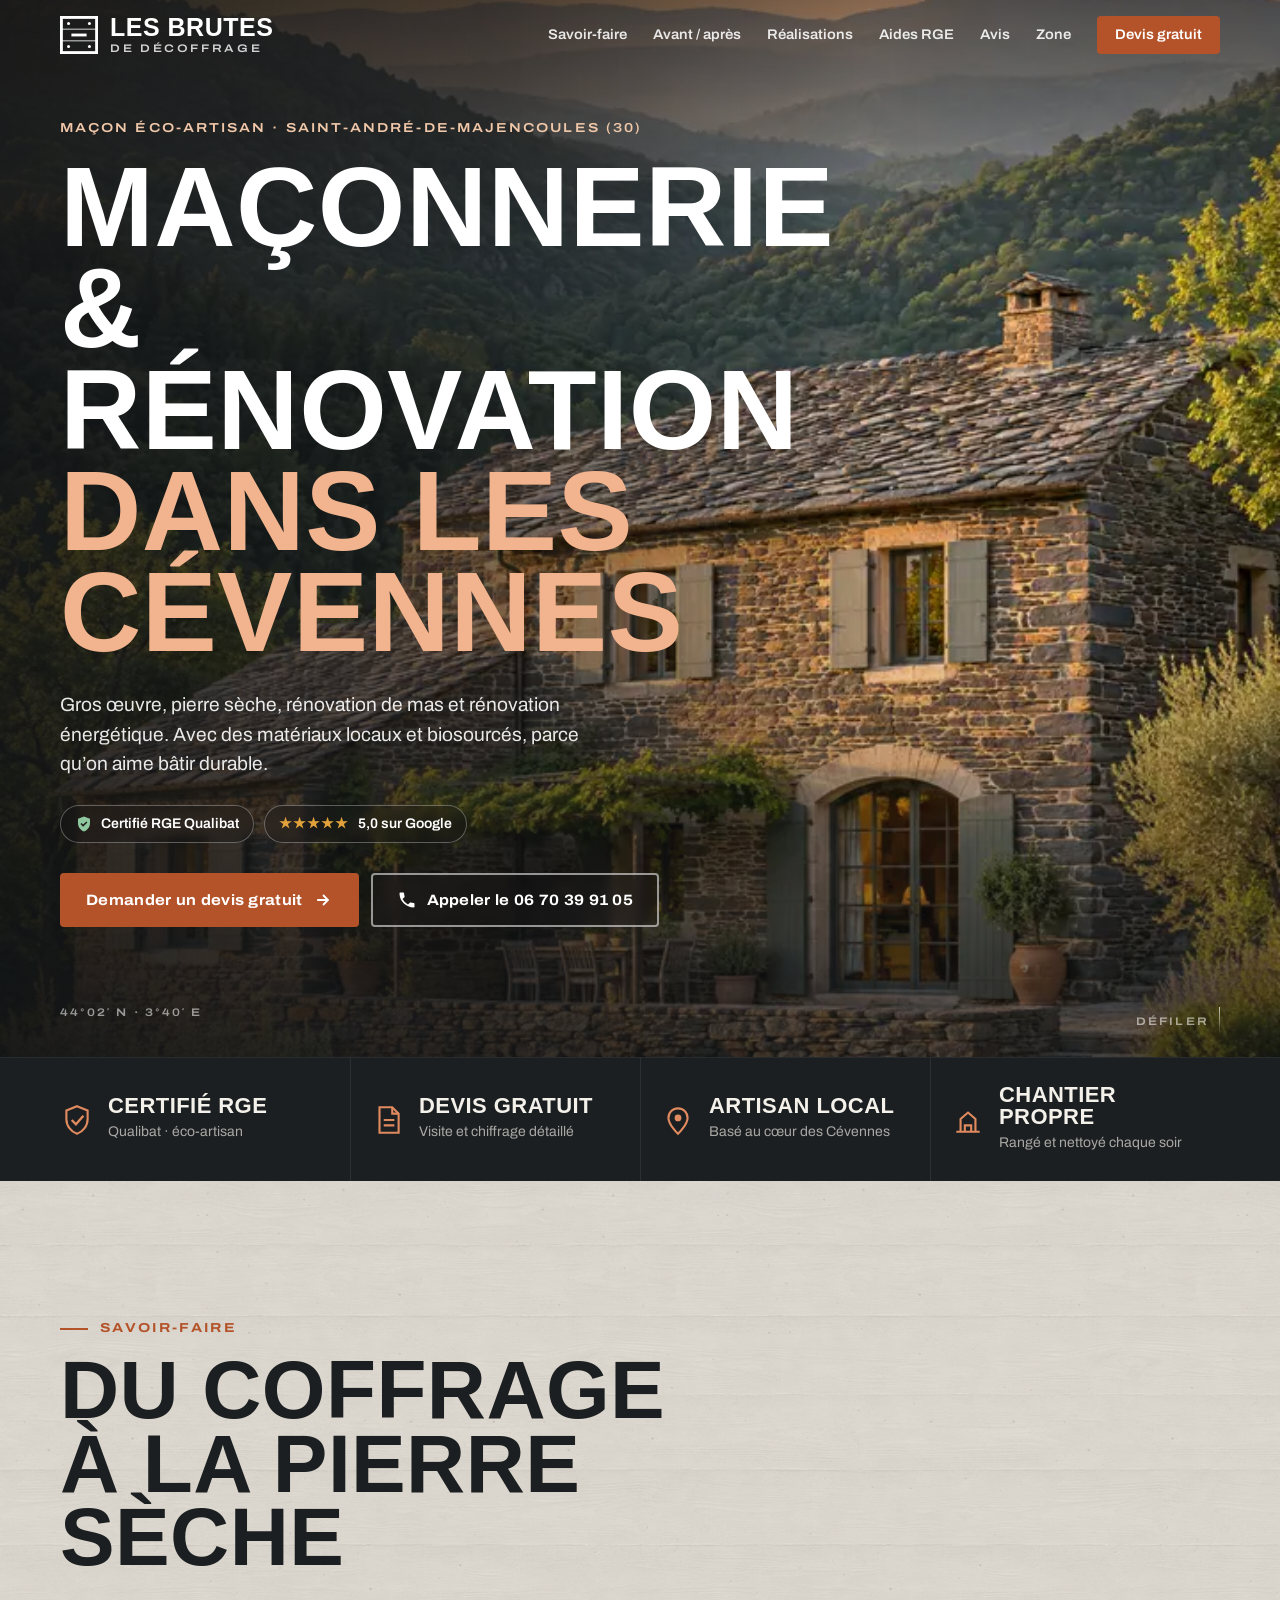
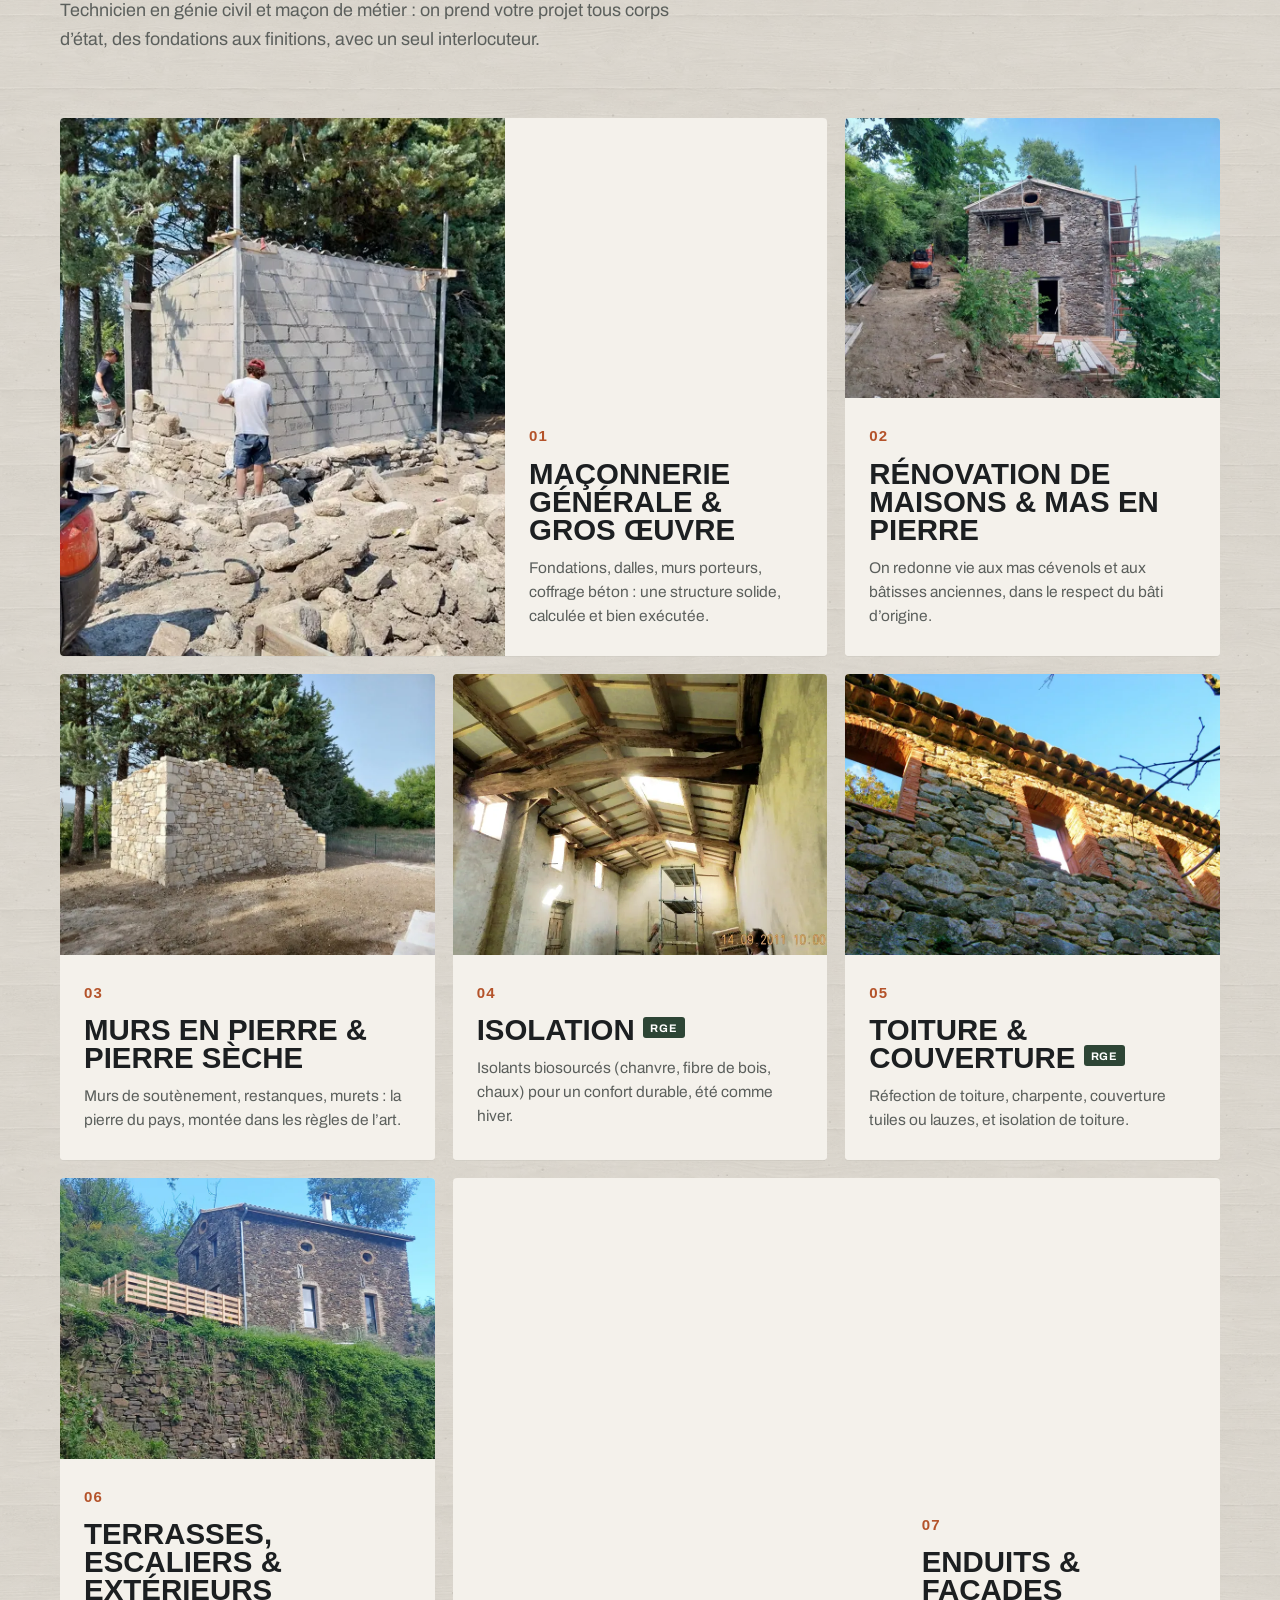
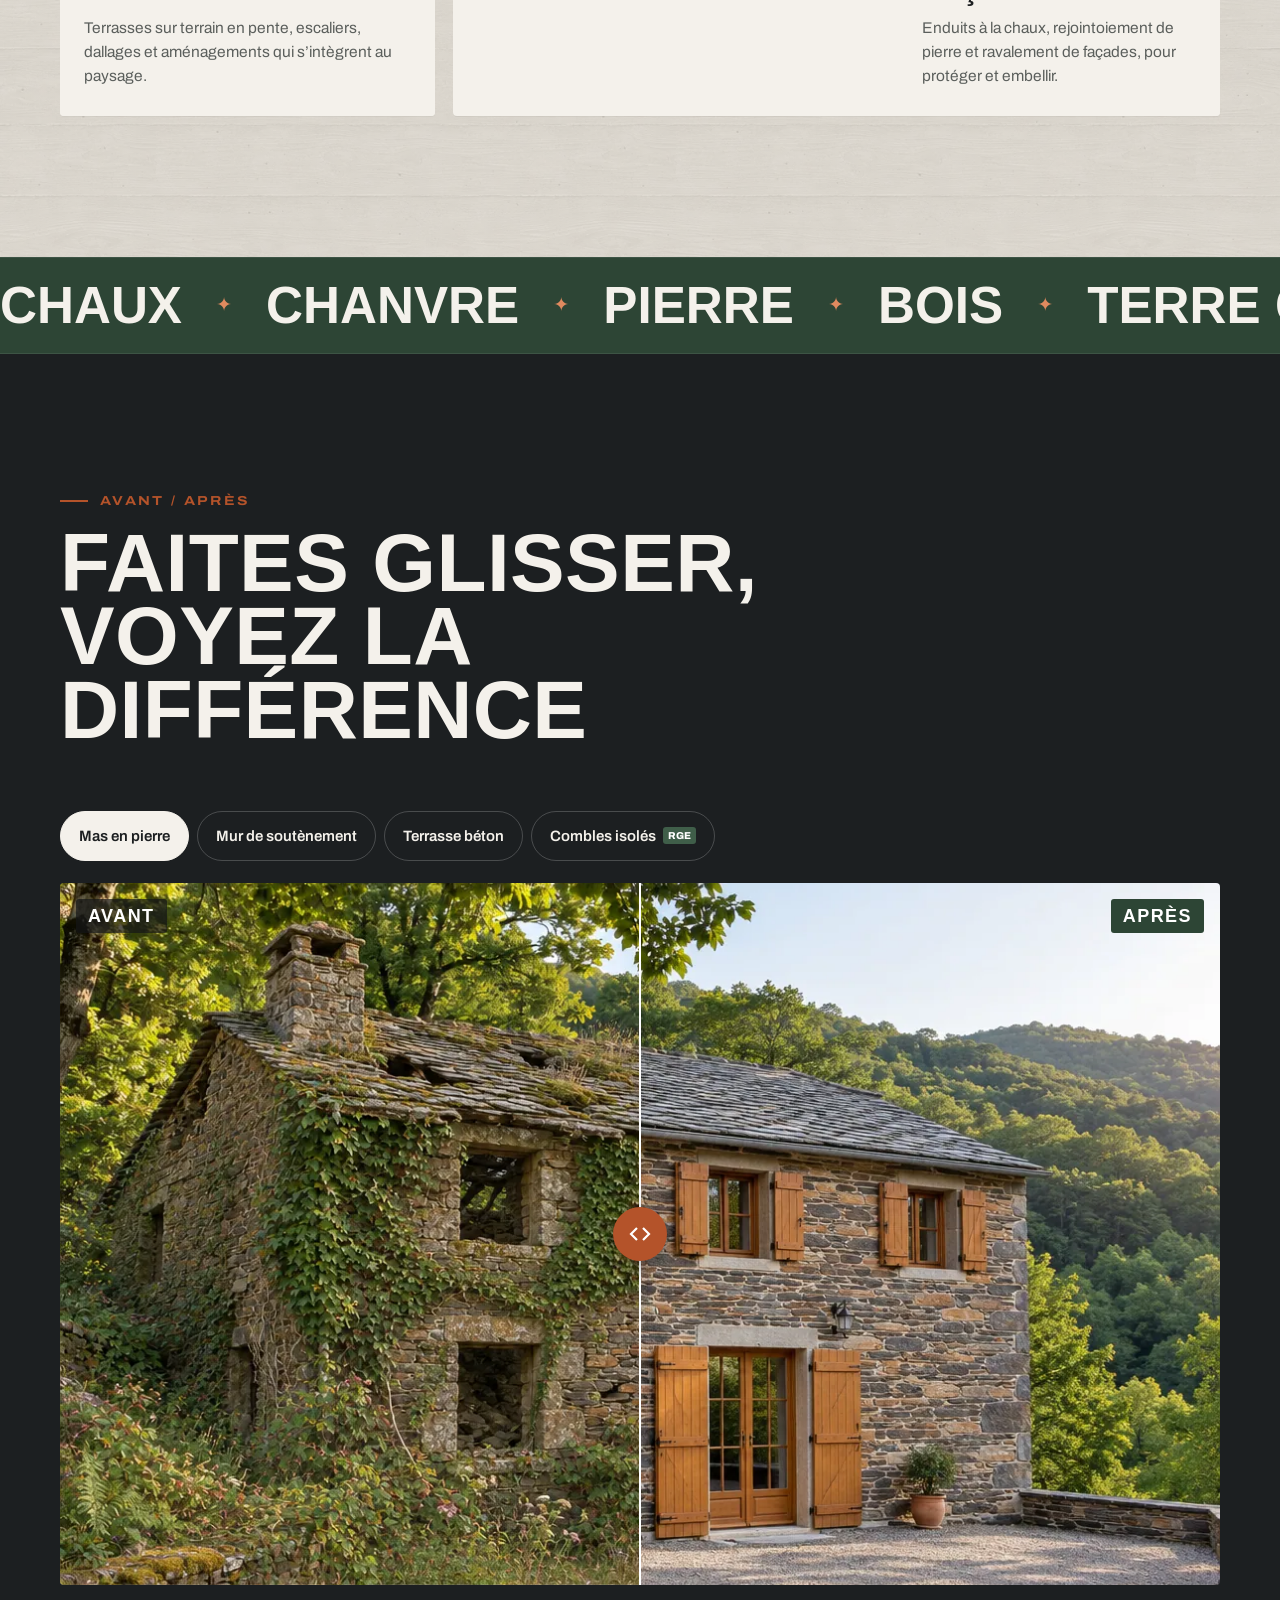
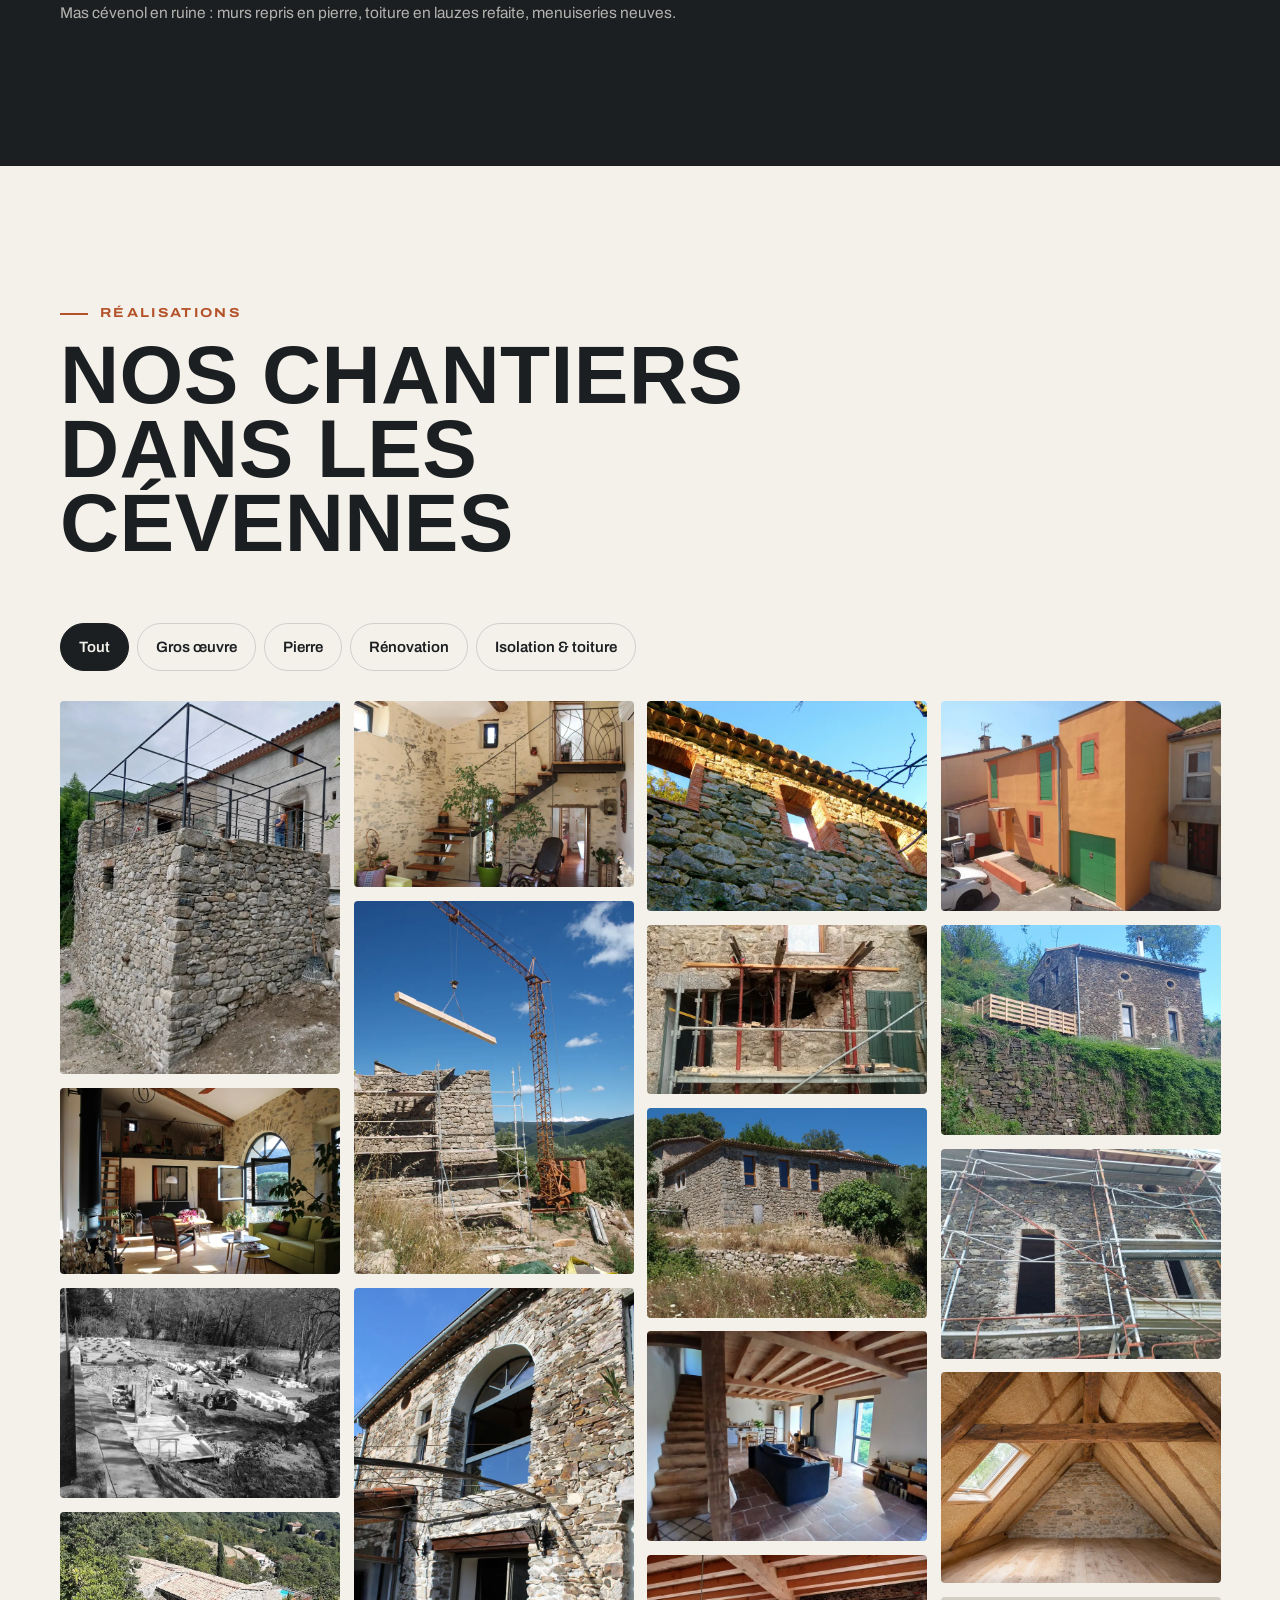
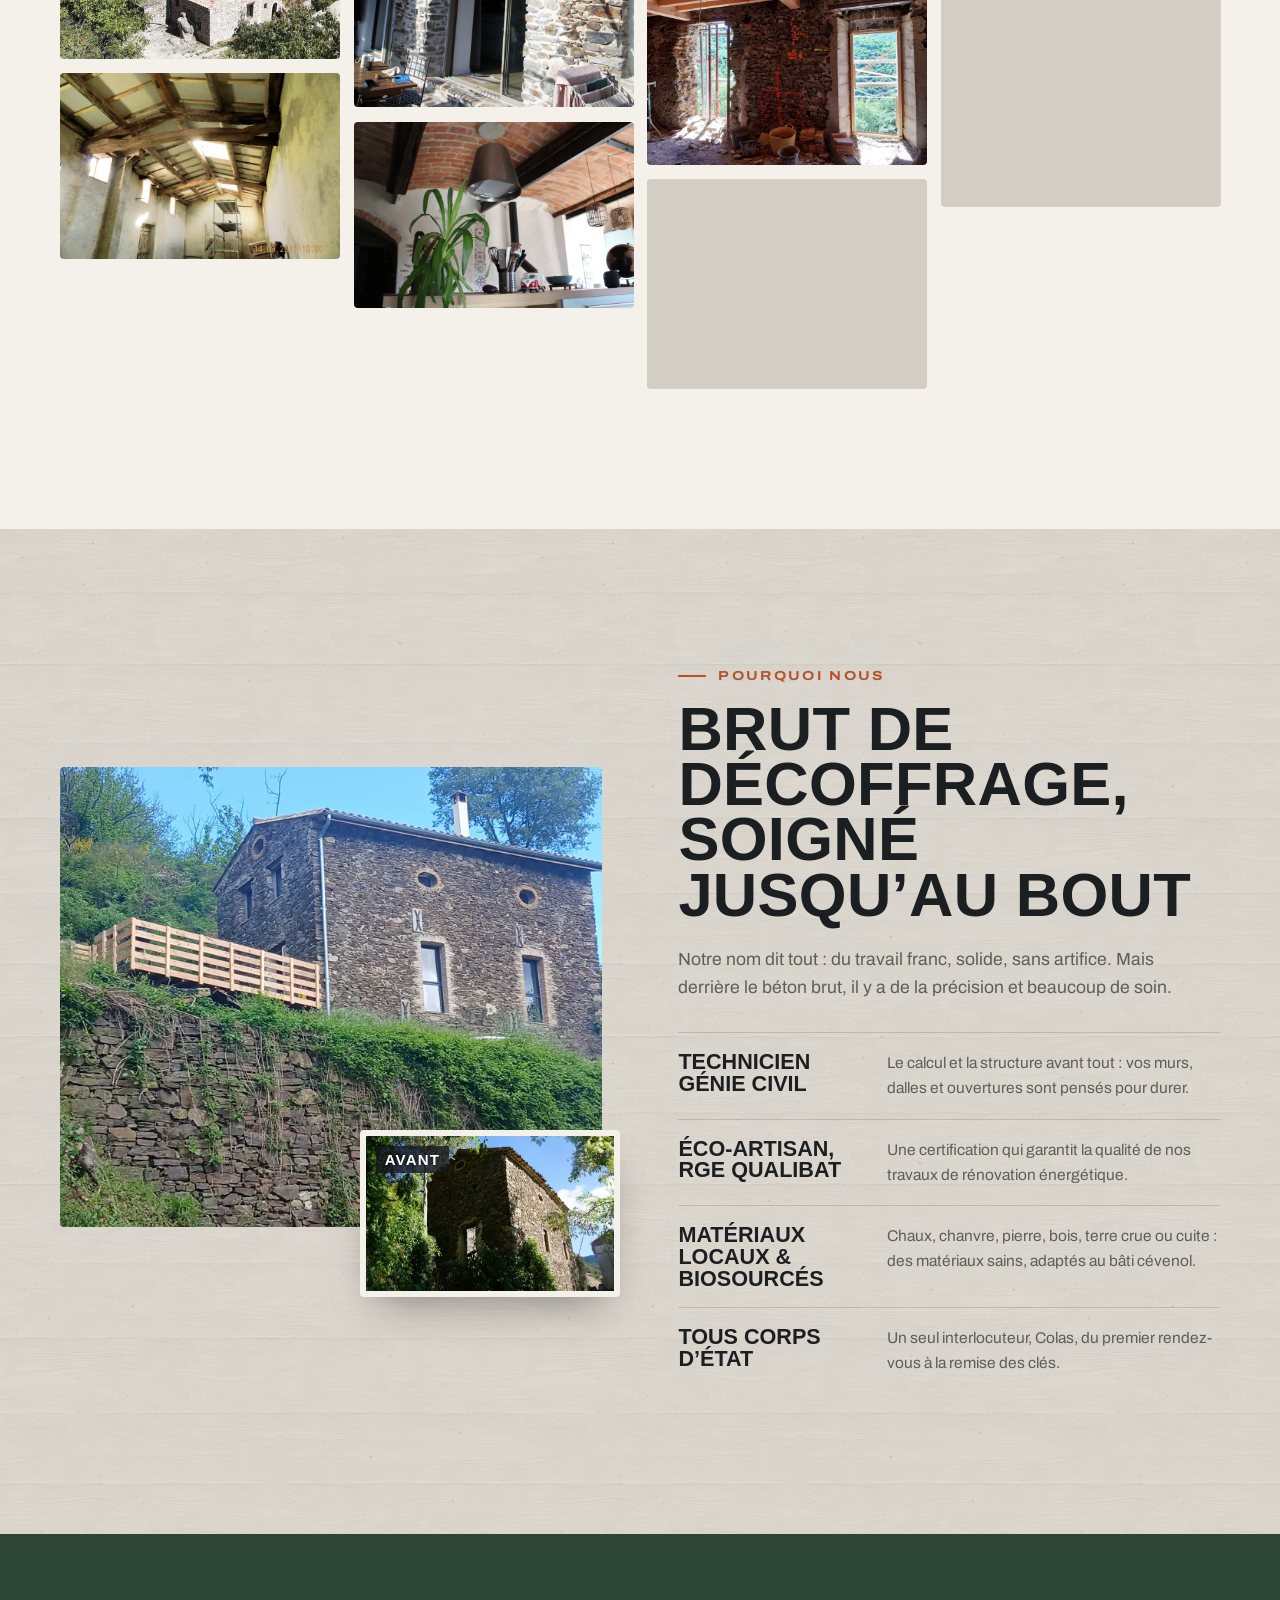
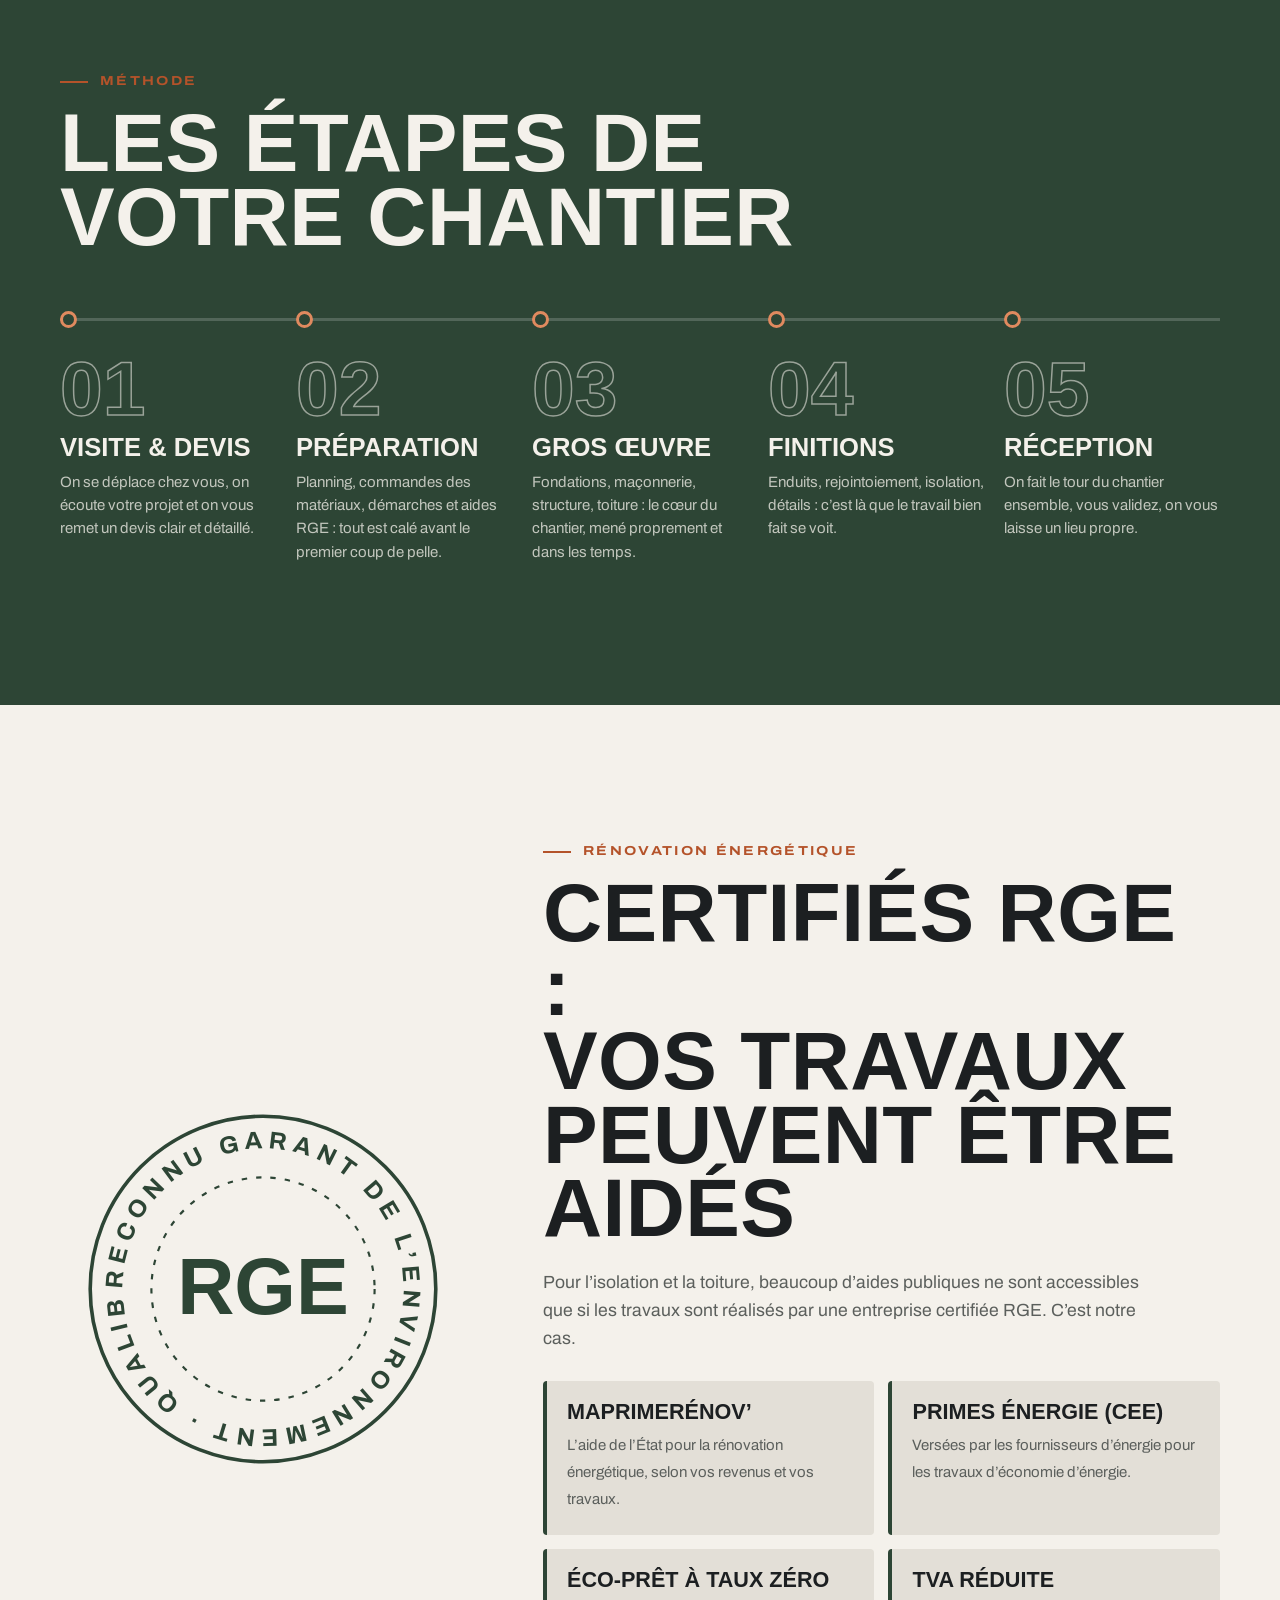
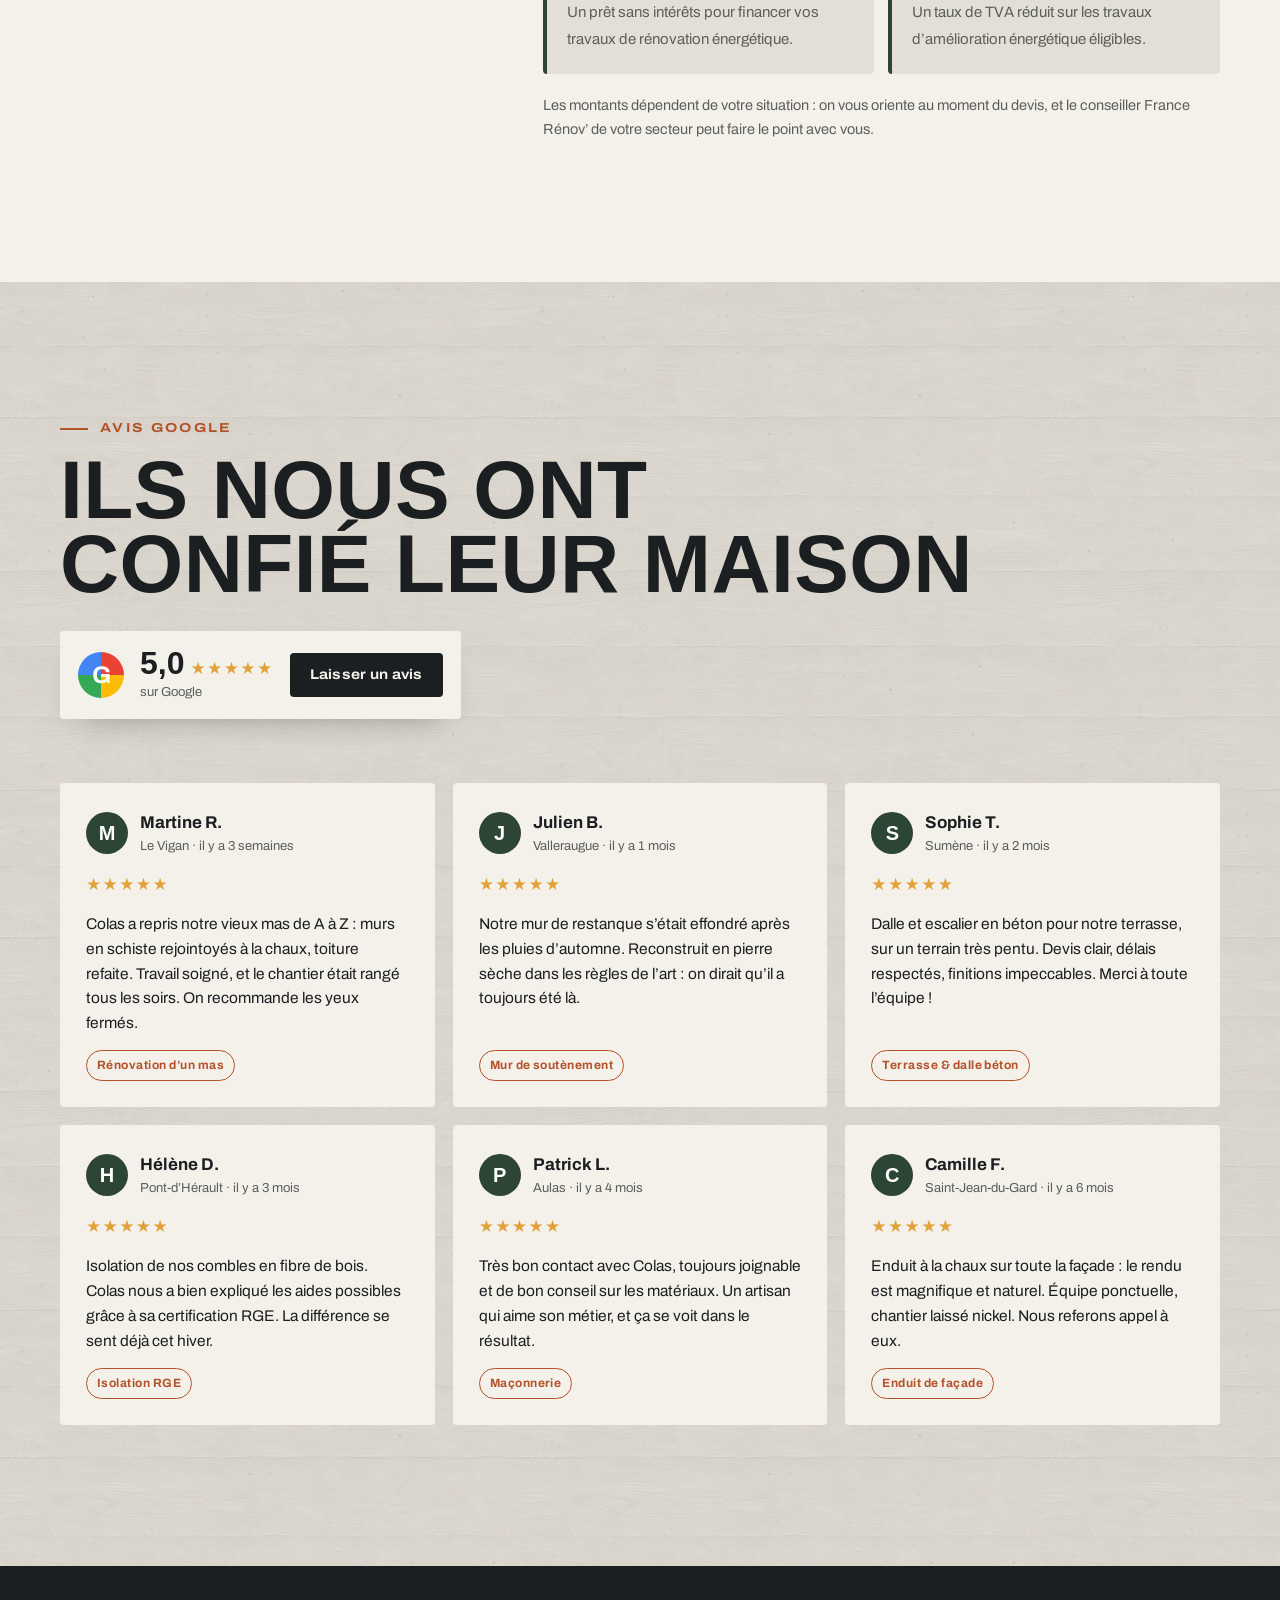
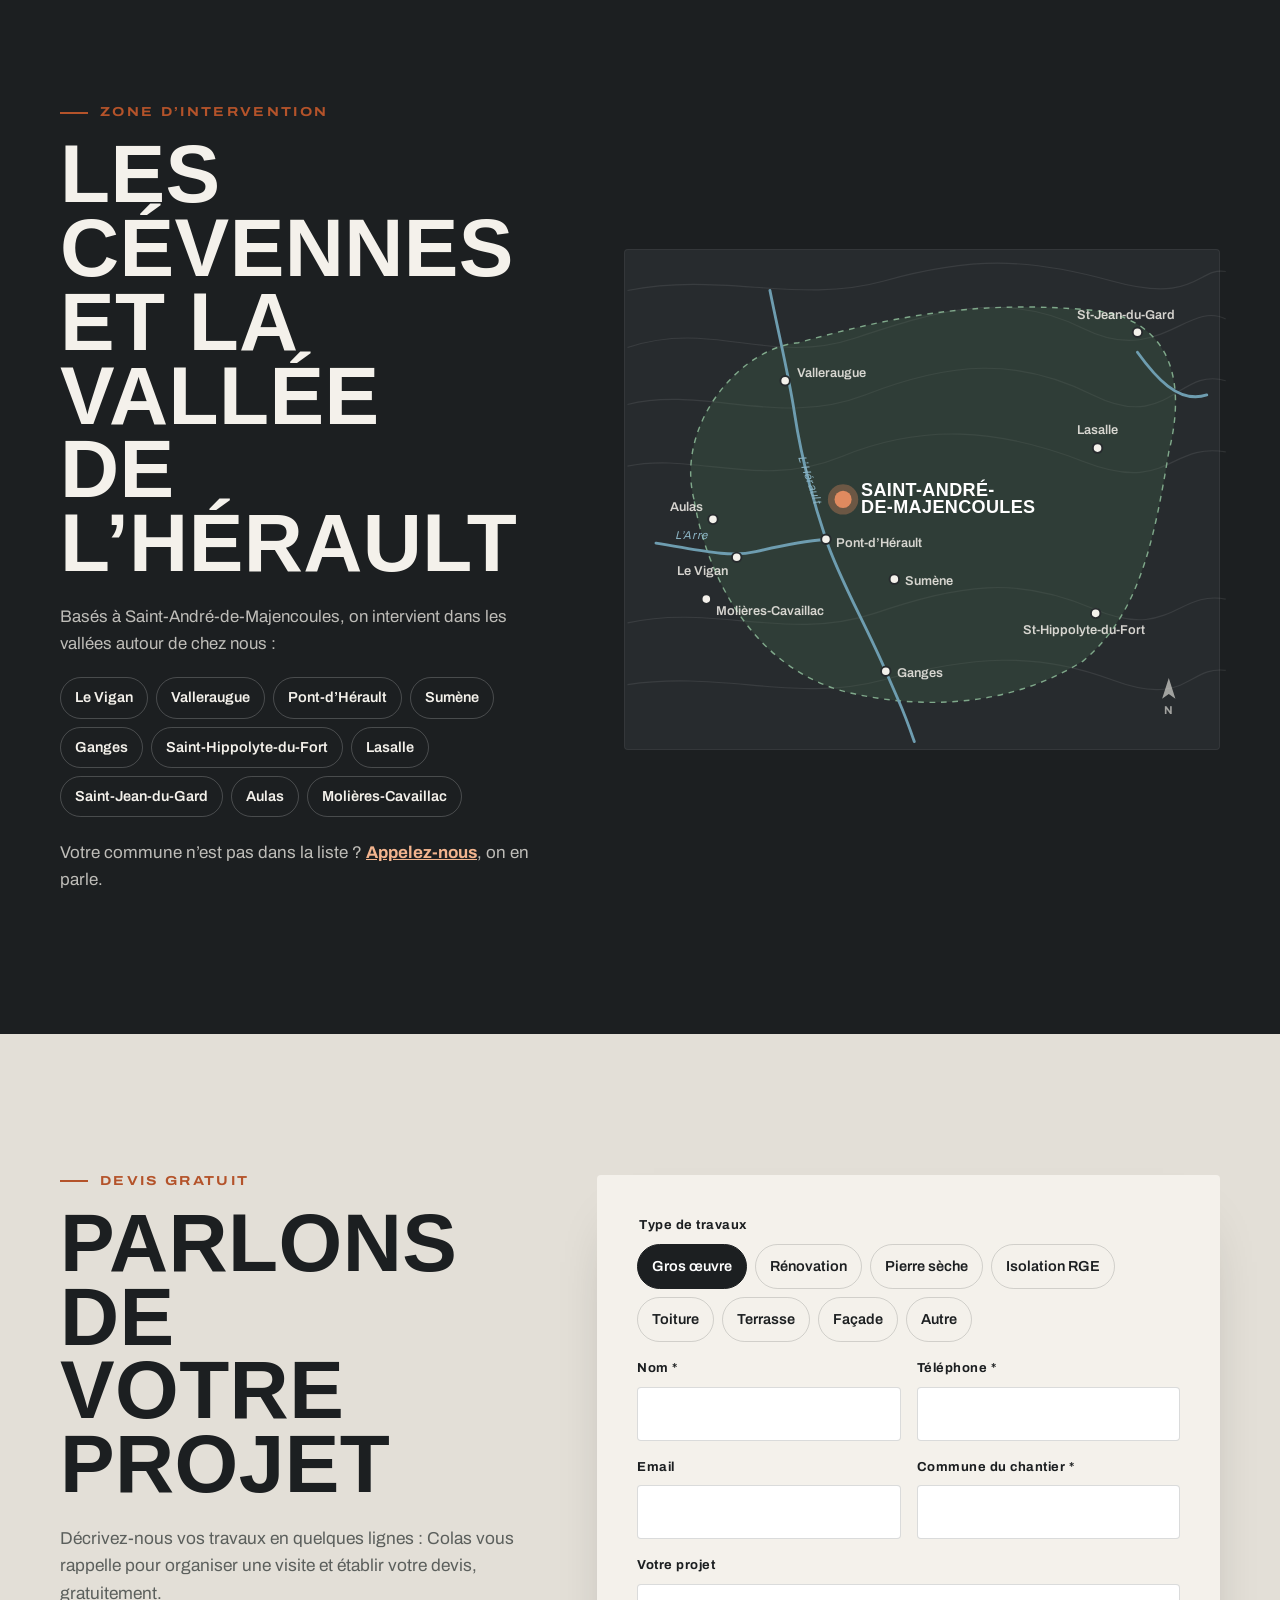
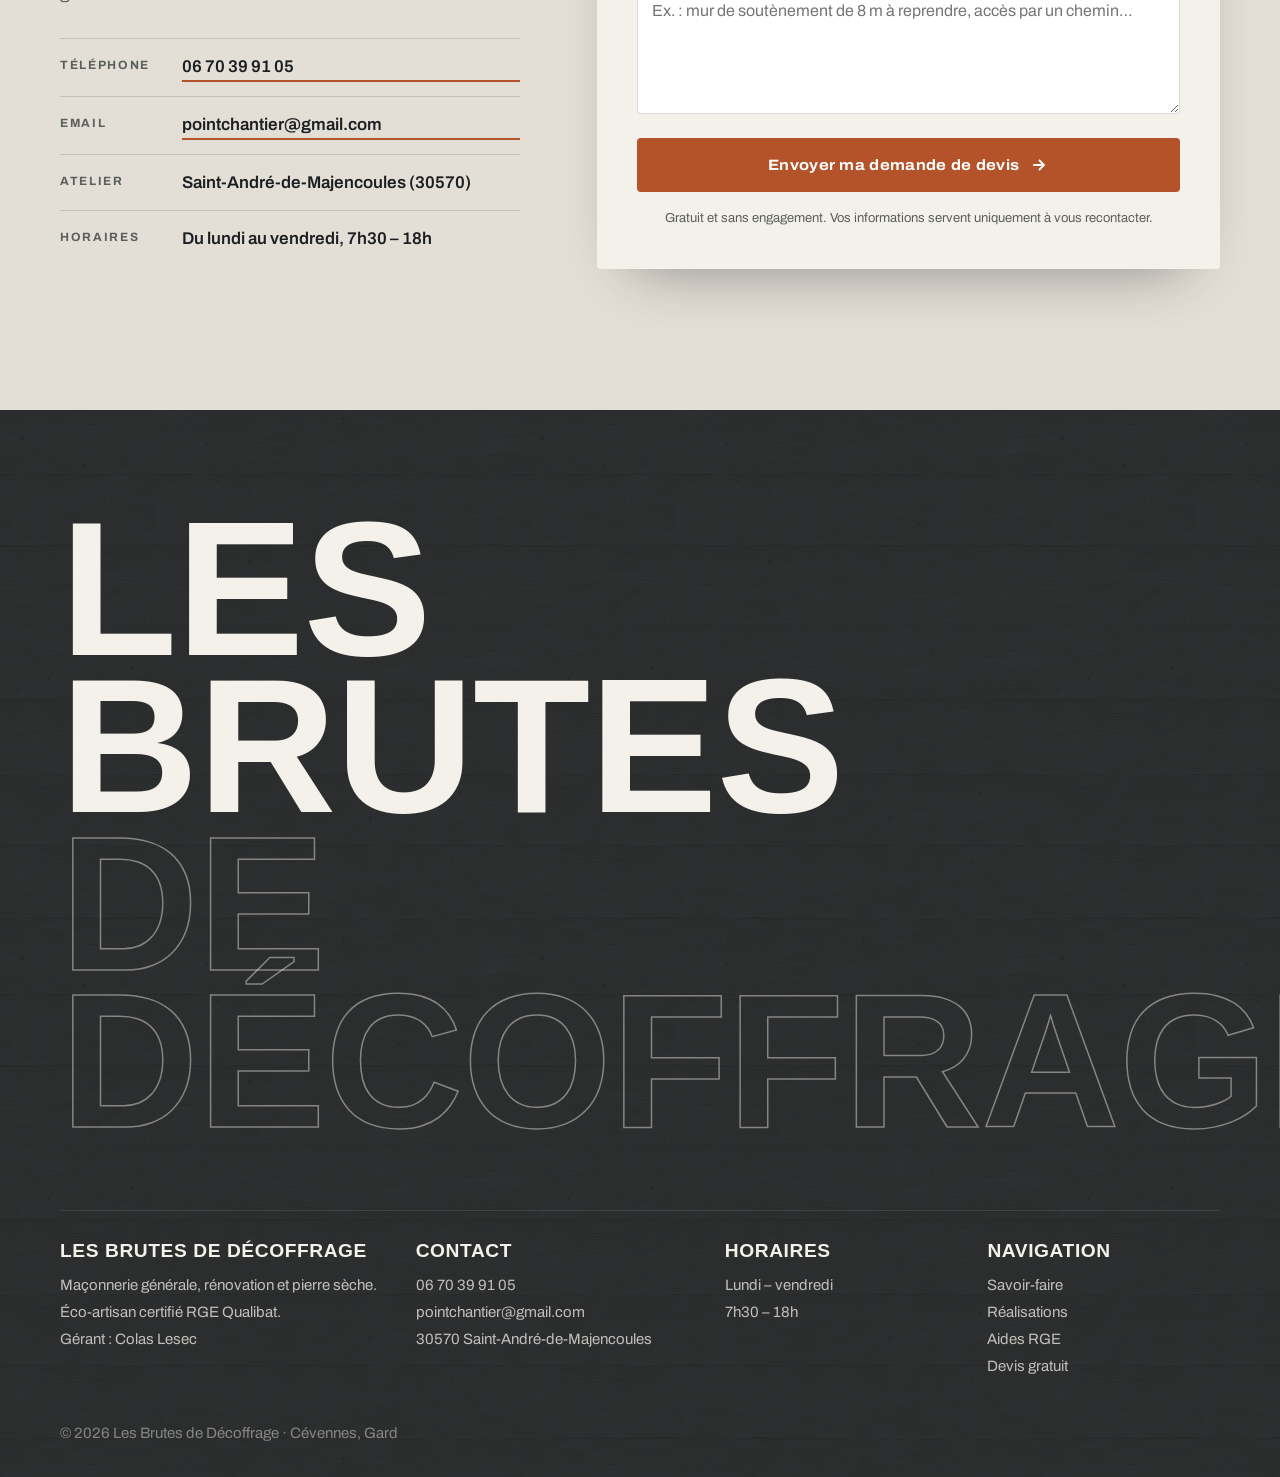
==== index.html @ e09df31e "Ajout démo Les Brutes de Décoffrage" ====
<!doctype html>
<html lang="fr">
<head>
<meta charset="utf-8">
<meta name="viewport" content="width=device-width, initial-scale=1, viewport-fit=cover">
<script>document.documentElement.style.setProperty("--vh",innerHeight/100+"px");document.documentElement.classList.add("js")</script>
<title>Les Brutes de Décoffrage · Maçon et rénovation dans les Cévennes</title>
<meta name="description" content="Maçon éco-artisan certifié RGE à Saint-André-de-Majencoules (Gard) : gros œuvre, rénovation de mas en pierre, pierre sèche, isolation, toiture, terrasses et enduits. Devis gratuit au 06 70 39 91 05.">
<meta name="robots" content="noindex, nofollow">
<meta name="theme-color" content="#1C1F21">
<link rel="icon" type="image/svg+xml" href="favicon.svg">
<link rel="apple-touch-icon" href="apple-touch-icon.png">
<meta property="og:type" content="website">
<meta property="og:locale" content="fr_FR">
<meta property="og:title" content="Les Brutes de Décoffrage · Maçonnerie et rénovation dans les Cévennes">
<meta property="og:description" content="Gros œuvre, pierre sèche, rénovation de mas et rénovation énergétique RGE, avec des matériaux locaux et biosourcés. Devis gratuit.">
<meta property="og:image" content="og-image.jpg">
<meta name="twitter:card" content="summary_large_image">
<link rel="preload" href="assets/fonts/big-shoulders-stencil-display-latin-wght-normal.woff2" as="font" type="font/woff2" crossorigin>
<link rel="preload" href="assets/fonts/archivo-latin-wdth-normal.woff2" as="font" type="font/woff2" crossorigin>
<link rel="preload" as="image" media="(min-width: 768px)" href="assets/img/hero-mas-1600.webp" imagesrcset="assets/img/hero-mas-1024.webp 1024w, assets/img/hero-mas-1600.webp 1600w, assets/img/hero-mas-2560.webp 2560w" imagesizes="100vw">
<link rel="preload" as="image" media="(max-width: 767px)" href="assets/img/hero-mas-m-720.webp" imagesrcset="assets/img/hero-mas-m-720.webp 720w, assets/img/hero-mas-m-1080.webp 1080w" imagesizes="100vw">
<link rel="stylesheet" href="assets/css/style.css?v=1">
<script type="application/ld+json">
{
  "@context": "https://schema.org",
  "@type": "HomeAndConstructionBusiness",
  "name": "Les Brutes de Décoffrage",
  "description": "Maçonnerie générale, gros œuvre, rénovation de mas en pierre, pierre sèche, isolation et toiture (RGE) dans les Cévennes.",
  "founder": "Colas Lesec",
  "telephone": "+33670399105",
  "email": "pointchantier@gmail.com",
  "image": "og-image.jpg",
  "address": {"@type": "PostalAddress", "postalCode": "30570", "addressLocality": "Saint-André-de-Majencoules", "addressRegion": "Gard", "addressCountry": "FR"},
  "openingHoursSpecification": [{"@type": "OpeningHoursSpecification", "dayOfWeek": ["Monday","Tuesday","Wednesday","Thursday","Friday"], "opens": "07:30", "closes": "18:00"}],
  "areaServed": ["Saint-André-de-Majencoules","Le Vigan","Valleraugue","Pont-d'Hérault","Sumène","Ganges","Saint-Hippolyte-du-Fort","Lasalle","Saint-Jean-du-Gard","Aulas","Molières-Cavaillac"]
}
</script>
<script src="assets/js/main.js?v=1" defer></script>
</head>
<body>
<a class="skip" href="#main">Aller au contenu</a>

<header class="hdr" id="hdr">
  <div class="hdr__in">
    <a class="logo" href="#top" aria-label="Les Brutes de Décoffrage, retour en haut">
      <span class="logo__mark" aria-hidden="true"><svg viewBox="0 0 40 40"><rect x="1.5" y="1.5" width="37" height="37" fill="none" stroke="currentColor" stroke-width="3"/><path d="M1.5 14h37M1.5 26h37" stroke="currentColor" stroke-width="1.5" opacity=".55"/><circle cx="9" cy="8" r="1.6" fill="currentColor"/><circle cx="31" cy="8" r="1.6" fill="currentColor"/><circle cx="9" cy="32" r="1.6" fill="currentColor"/><circle cx="31" cy="32" r="1.6" fill="currentColor"/><path d="M12 20h16" stroke="currentColor" stroke-width="3"/></svg></span>
      <span class="logo__txt"><b>Les Brutes</b><small>de décoffrage</small></span>
    </a>
    <nav class="nav" id="nav" aria-label="Navigation principale">
      <a href="#services">Savoir-faire</a>
      <a href="#avant-apres">Avant / après</a>
      <a href="#realisations">Réalisations</a>
      <a href="#rge">Aides RGE</a>
      <a href="#avis">Avis</a>
      <a href="#zone">Zone</a>
      <a class="nav__cta" href="#devis">Devis gratuit</a>
    </nav>
    <button class="burger" id="burger" aria-expanded="false" aria-controls="nav" aria-label="Ouvrir le menu"><span></span><span></span></button>
  </div>
</header>

<main id="main">

<!-- ============ HERO ============ -->
<section class="hero" id="top">
  <!-- EXEMPLE – à remplacer : visuel d'illustration du hero -->
  <picture class="hero__bg">
    <source media="(max-width: 767px)" srcset="assets/img/hero-mas-m-720.webp 720w, assets/img/hero-mas-m-1080.webp 1080w" sizes="100vw">
    <img src="assets/img/hero-mas-1600.webp" srcset="assets/img/hero-mas-1024.webp 1024w, assets/img/hero-mas-1600.webp 1600w, assets/img/hero-mas-2560.webp 2560w" sizes="100vw" width="2560" height="1448" alt="Mas cévenol en pierre de schiste rénové, au-dessus de restanques, face aux vallées vertes des Cévennes au coucher du soleil" fetchpriority="high">
  </picture>
  <div class="hero__shade" aria-hidden="true"></div>
  <div class="hero__in wrap">
    <p class="hero__eyebrow rv">Maçon éco-artisan · Saint-André-de-Majencoules (30)</p>
    <h1 class="hero__title rv"><span>Maçonnerie</span> <span>&amp; rénovation</span> <span class="hero__title-accent">dans les Cévennes</span></h1>
    <p class="hero__sub rv">Gros œuvre, pierre sèche, rénovation de mas et rénovation énergétique. Avec des matériaux locaux et biosourcés, parce qu’on aime bâtir durable.</p>
    <ul class="hero__badges rv" aria-label="Garanties">
      <li><svg viewBox="0 0 24 24" aria-hidden="true"><path d="M12 2l8 3v6c0 5-3.4 9.4-8 11-4.6-1.6-8-6-8-11V5l8-3zm-1.2 13.6l5.7-5.7-1.4-1.4-4.3 4.3-2.1-2.1-1.4 1.4 3.5 3.5z" fill="currentColor"/></svg>Certifié RGE Qualibat</li>
      <!-- EXEMPLE – à remplacer : note Google réelle -->
      <li><span class="stars" aria-hidden="true">★★★★★</span>5,0 sur Google</li>
    </ul>
    <div class="hero__ctas rv" id="heroCtas">
      <a class="btn btn--terre" href="#devis">Demander un devis gratuit<svg viewBox="0 0 24 24" aria-hidden="true"><path d="M5 12h12m-5-6 6 6-6 6" fill="none" stroke="currentColor" stroke-width="2.2"/></svg></a>
      <a class="btn btn--ghost" href="tel:+33670399105"><svg viewBox="0 0 24 24" aria-hidden="true"><path d="M6.6 10.8a15.1 15.1 0 0 0 6.6 6.6l2.2-2.2c.3-.3.7-.4 1-.2 1.1.4 2.3.6 3.6.6.6 0 1 .4 1 1V20c0 .6-.4 1-1 1A17 17 0 0 1 3 4c0-.6.4-1 1-1h3.5c.6 0 1 .4 1 1 0 1.3.2 2.5.6 3.6.1.3 0 .7-.2 1l-2.3 2.2z" fill="currentColor"/></svg>Appeler le 06&nbsp;70&nbsp;39&nbsp;91&nbsp;05</a>
    </div>
  </div>
  <div class="hero__foot wrap" aria-hidden="true">
    <span>44°02′ N · 3°40′ E</span>
    <span class="hero__scroll">Défiler</span>
  </div>
</section>

<!-- ============ BANDEAU CONFIANCE ============ -->
<section class="trust" aria-label="Nos engagements">
  <ul class="trust__list wrap">
    <li><svg viewBox="0 0 32 32" aria-hidden="true"><path d="M16 3l10 4v8c0 6.5-4.3 12-10 14-5.7-2-10-7.5-10-14V7l10-4z" fill="none" stroke="currentColor" stroke-width="2"/><path d="M11 16l4 4 7-8" fill="none" stroke="currentColor" stroke-width="2.2"/></svg><div><b>Certifié RGE</b><span>Qualibat · éco-artisan</span></div></li>
    <li><svg viewBox="0 0 32 32" aria-hidden="true"><path d="M8 4h12l6 6v18H8z" fill="none" stroke="currentColor" stroke-width="2"/><path d="M20 4v6h6M12 16h10M12 21h10" fill="none" stroke="currentColor" stroke-width="2"/></svg><div><b>Devis gratuit</b><span>Visite et chiffrage détaillé</span></div></li>
    <li><svg viewBox="0 0 32 32" aria-hidden="true"><path d="M16 29s-9-8.6-9-15a9 9 0 0 1 18 0c0 6.4-9 15-9 15z" fill="none" stroke="currentColor" stroke-width="2"/><circle cx="16" cy="14" r="3.2" fill="currentColor"/></svg><div><b>Artisan local</b><span>Basé au cœur des Cévennes</span></div></li>
    <li><svg viewBox="0 0 32 32" aria-hidden="true"><path d="M5 27h22M9 27V15l7-6 7 6v12" fill="none" stroke="currentColor" stroke-width="2"/><path d="M13 27v-6h6v6" fill="none" stroke="currentColor" stroke-width="2"/></svg><div><b>Chantier propre</b><span>Rangé et nettoyé chaque soir</span></div></li>
  </ul>
</section>

<!-- ============ SERVICES ============ -->
<section class="services beton" id="services" aria-labelledby="services-t">
  <div class="wrap">
    <header class="shead">
      <p class="kicker rv">Savoir-faire</p>
      <h2 class="h2 rv" id="services-t">Du coffrage<br>à la pierre sèche</h2>
      <p class="shead__txt rv">Technicien en génie civil et maçon de métier : on prend votre projet tous corps d’état, des fondations aux finitions, avec un seul interlocuteur.</p>
    </header>
    <!-- Services : pour modifier, changer titre / texte / image de chaque <article> -->
    <div class="svc">
      <article class="svc__card svc__card--wide rv">
        <img src="assets/img/mur-parpaing-chantier-800.webp" srcset="assets/img/mur-parpaing-chantier-800.webp 800w, assets/img/mur-parpaing-chantier-1600.webp 1600w" sizes="(min-width: 980px) 60vw, 100vw" width="800" height="600" loading="lazy" decoding="async" alt="Élévation d’un mur en blocs béton sur un chantier dans les Cévennes">
        <div class="svc__body"><span class="svc__n">01</span><h3>Maçonnerie générale &amp; gros œuvre</h3><p>Fondations, dalles, murs porteurs, coffrage béton : une structure solide, calculée et bien exécutée.</p></div>
      </article>
      <article class="svc__card rv">
        <img src="assets/img/maison-schiste-echafaudage-800.webp" width="800" height="600" loading="lazy" decoding="async" alt="Maison en schiste en cours de rénovation, échafaudage en façade">
        <div class="svc__body"><span class="svc__n">02</span><h3>Rénovation de maisons &amp; mas en pierre</h3><p>On redonne vie aux mas cévenols et aux bâtisses anciennes, dans le respect du bâti d’origine.</p></div>
      </article>
      <article class="svc__card rv">
        <img src="assets/img/mur-pierre-neuf-800.webp" width="800" height="600" loading="lazy" decoding="async" alt="Mur en pierre neuf monté à la main">
        <div class="svc__body"><span class="svc__n">03</span><h3>Murs en pierre &amp; pierre sèche</h3><p>Murs de soutènement, restanques, murets : la pierre du pays, montée dans les règles de l’art.</p></div>
      </article>
      <article class="svc__card rv">
        <img src="assets/img/charpente-combles-800.webp" width="800" height="533" loading="lazy" decoding="async" alt="Combles et charpente bois d’une maison en rénovation">
        <div class="svc__body"><span class="svc__n">04</span><h3>Isolation <em class="tag">RGE</em></h3><p>Isolants biosourcés (chanvre, fibre de bois, chaux) pour un confort durable, été comme hiver.</p></div>
      </article>
      <article class="svc__card rv">
        <img src="assets/img/toit-tuiles-pierre-800.webp" width="800" height="600" loading="lazy" decoding="async" alt="Toiture en tuiles sur un mur en pierre">
        <div class="svc__body"><span class="svc__n">05</span><h3>Toiture &amp; couverture <em class="tag">RGE</em></h3><p>Réfection de toiture, charpente, couverture tuiles ou lauzes, et isolation de toiture.</p></div>
      </article>
      <article class="svc__card rv">
        <img src="assets/img/maison-schiste-terrasse-800.webp" width="800" height="600" loading="lazy" decoding="async" alt="Maison en schiste rénovée avec sa terrasse sur mur en pierre">
        <div class="svc__body"><span class="svc__n">06</span><h3>Terrasses, escaliers &amp; extérieurs</h3><p>Terrasses sur terrain en pente, escaliers, dallages et aménagements qui s’intègrent au paysage.</p></div>
      </article>
      <article class="svc__card svc__card--wide rv">
        <img src="assets/img/maison-enduite-800.webp" srcset="assets/img/maison-enduite-800.webp 800w, assets/img/maison-enduite-1600.webp 1600w" sizes="(min-width: 980px) 40vw, 100vw" width="800" height="600" loading="lazy" decoding="async" alt="Maison avec façade enduite et finitions neuves">
        <div class="svc__body"><span class="svc__n">07</span><h3>Enduits &amp; façades</h3><p>Enduits à la chaux, rejointoiement de pierre et ravalement de façades, pour protéger et embellir.</p></div>
      </article>
    </div>
  </div>
</section>

<!-- ============ MATÉRIAUX (texte réel du site actuel) ============ -->
<section class="mat" aria-label="Nos matériaux">
  <div class="mat__track" aria-hidden="true">
    <div class="mat__row"><span>Chaux</span><i>✦</i><span>Chanvre</span><i>✦</i><span>Pierre</span><i>✦</i><span>Bois</span><i>✦</i><span>Terre crue</span><i>✦</i><span>Terre cuite</span><i>✦</i><span>Béton</span><i>✦</i></div>
    <div class="mat__row"><span>Chaux</span><i>✦</i><span>Chanvre</span><i>✦</i><span>Pierre</span><i>✦</i><span>Bois</span><i>✦</i><span>Terre crue</span><i>✦</i><span>Terre cuite</span><i>✦</i><span>Béton</span><i>✦</i></div>
  </div>
  <p class="sr-only">Matériaux locaux et biosourcés : chaux, chanvre, pierre, bois, terre crue et terre cuite.</p>
</section>

<!-- ============ AVANT / APRÈS ============ -->
<!-- EXEMPLE – à remplacer : les 4 paires avant/après sont des visuels d'illustration, à remplacer par les vrais chantiers -->
<section class="ba" id="avant-apres" aria-labelledby="ba-t">
  <div class="wrap">
    <header class="shead shead--light">
      <p class="kicker rv">Avant / après</p>
      <h2 class="h2 rv" id="ba-t">Faites glisser,<br>voyez la différence</h2>
    </header>
    <div class="ba__tabs rv" role="tablist" aria-label="Choisir un chantier">
      <button role="tab" aria-selected="true" data-ba="0">Mas en pierre</button>
      <button role="tab" aria-selected="false" data-ba="1">Mur de soutènement</button>
      <button role="tab" aria-selected="false" data-ba="2">Terrasse béton</button>
      <button role="tab" aria-selected="false" data-ba="3">Combles isolés <small>RGE</small></button>
    </div>
    <div class="ba__stage rv">
      <div class="ba__slider" id="baSlider" style="--pos:50%">
        <img class="ba__after" id="baAfter" src="assets/img/ap-mas-apres-1168.webp" width="1168" height="880" alt="Après : mas en pierre entièrement rénové">
        <div class="ba__before-wrap"><img class="ba__before" id="baBefore" src="assets/img/ap-mas-avant-1168.webp" width="1168" height="880" alt="Avant : mas en pierre en ruine"></div>
        <span class="ba__lbl ba__lbl--l" aria-hidden="true">Avant</span>
        <span class="ba__lbl ba__lbl--r" aria-hidden="true">Après</span>
        <div class="ba__handle" aria-hidden="true"><span><svg viewBox="0 0 24 24"><path d="M9 6l-6 6 6 6M15 6l6 6-6 6" fill="none" stroke="currentColor" stroke-width="2.2"/></svg></span></div>
        <input class="ba__range" id="baRange" type="range" min="0" max="100" value="50" aria-label="Curseur avant / après">
      </div>
      <p class="ba__cap" id="baCap">Mas cévenol en ruine : murs repris en pierre, toiture en lauzes refaite, menuiseries neuves.</p>
    </div>
  </div>
</section>

<!-- ============ RÉALISATIONS ============ -->
<section class="real" id="realisations" aria-labelledby="real-t">
  <div class="wrap">
    <header class="shead">
      <p class="kicker rv">Réalisations</p>
      <h2 class="h2 rv" id="real-t">Nos chantiers<br>dans les Cévennes</h2>
    </header>
    <div class="filters rv" role="group" aria-label="Filtrer les réalisations">
      <button class="is-on" aria-pressed="true" data-f="all">Tout</button>
      <button aria-pressed="false" data-f="go">Gros œuvre</button>
      <button aria-pressed="false" data-f="pierre">Pierre</button>
      <button aria-pressed="false" data-f="reno">Rénovation</button>
      <button aria-pressed="false" data-f="iso">Isolation &amp; toiture</button>
    </div>
    <!-- Photos issues du site actuel du client (Jimdo) – légendes à confirmer -->
    <ul class="gal" id="gal">
      <li data-c="pierre"><button><img src="assets/img/tour-pierre-restauree-800.webp" width="800" height="1067" loading="lazy" decoding="async" alt="Bâtisse en pierre restaurée"></button><span>Bâtisse en pierre restaurée</span></li>
      <li data-c="reno"><button><img src="assets/img/sejour-renove-arche-800.webp" width="800" height="533" loading="lazy" decoding="async" alt="Séjour rénové avec grande fenêtre en arche"></button><span>Séjour sous charpente</span></li>
      <li data-c="go"><button><img src="assets/img/fondations-chantier-800.webp" width="800" height="600" loading="lazy" decoding="async" alt="Fondations et réseaux sur un chantier"></button><span>Fondations</span></li>
      <li data-c="pierre"><button><img src="assets/img/mas-pierre-vallee-800.webp" width="800" height="421" loading="lazy" decoding="async" alt="Mas en pierre dans la vallée"></button><span>Mas en pierre</span></li>
      <li data-c="iso"><button><img src="assets/img/charpente-combles-800.webp" width="800" height="533" loading="lazy" decoding="async" alt="Charpente et combles avant isolation"></button><span>Charpente &amp; combles</span></li>
      <li data-c="reno"><button><img src="assets/img/interieur-escalier-pierre-800.webp" width="800" height="533" loading="lazy" decoding="async" alt="Intérieur rénové, mur en pierre apparente et escalier"></button><span>Pierre apparente</span></li>
      <li data-c="go"><button><img src="assets/img/grue-chantier-800.webp" width="800" height="1067" loading="lazy" decoding="async" alt="Grue de chantier au-dessus d’une maison en pierre"></button><span>Levage en montagne</span></li>
      <li data-c="pierre"><button><img src="assets/img/facade-schiste-verriere-800.webp" width="800" height="1200" loading="lazy" decoding="async" alt="Façade en schiste avec verrière"></button><span>Façade en schiste</span></li>
      <li data-c="reno"><button><img src="assets/img/cuisine-voute-800.webp" width="800" height="533" loading="lazy" decoding="async" alt="Cuisine sous voûte en briques"></button><span>Voûte en briques</span></li>
      <li data-c="iso"><button><img src="assets/img/toit-tuiles-pierre-800.webp" width="800" height="600" loading="lazy" decoding="async" alt="Toiture en tuiles refaite"></button><span>Toiture</span></li>
      <li data-c="go"><button><img src="assets/img/ouverture-etaiement-800.webp" width="800" height="483" loading="lazy" decoding="async" alt="Création d’ouverture avec étaiement"></button><span>Création d’ouverture</span></li>
      <li data-c="pierre"><button><img src="assets/img/maison-pierre-facade-800.webp" width="800" height="600" loading="lazy" decoding="async" alt="Maison en pierre au milieu des restanques"></button><span>Maison en pierre</span></li>
      <li data-c="reno"><button><img src="assets/img/sejour-poutres-800.webp" width="800" height="600" loading="lazy" decoding="async" alt="Séjour rénové avec poutres apparentes et escalier"></button><span>Plancher &amp; poutres</span></li>
      <li data-c="iso"><button><img src="assets/img/plancher-poutres-800.webp" width="800" height="600" loading="lazy" decoding="async" alt="Plancher bois neuf sur mur en schiste"></button><span>Plancher bois</span></li>
      <li data-c="go"><button><img src="assets/img/elevation-briques-800.webp" width="800" height="600" loading="lazy" decoding="async" alt="Élévation de murs en briques"></button><span>Élévation en briques</span></li>
      <li data-c="reno"><button><img src="assets/img/facade-apres-couleur-800.webp" width="800" height="600" loading="lazy" decoding="async" alt="Façade rénovée et enduite"></button><span>Façade enduite</span></li>
      <li data-c="pierre"><button><img src="assets/img/maison-schiste-terrasse-800.webp" width="800" height="600" loading="lazy" decoding="async" alt="Maison en schiste avec terrasse"></button><span>Maison en schiste</span></li>
      <li data-c="go"><button><img src="assets/img/facade-echafaudage-800.webp" width="800" height="600" loading="lazy" decoding="async" alt="Façade en schiste sous échafaudage"></button><span>Reprise de façade</span></li>
      <!-- EXEMPLE – à remplacer : visuel d'illustration -->
      <li data-c="iso"><button><img src="assets/img/ap-combles-apres-800.webp" width="800" height="603" loading="lazy" decoding="async" alt="Combles isolés en fibre de bois"></button><span>Combles isolés</span></li>
      <li data-c="reno"><button><img src="assets/img/cuisine-contemporaine-800.webp" width="800" height="600" loading="lazy" decoding="async" alt="Cuisine contemporaine dans une maison rénovée"></button><span>Rénovation intérieure</span></li>
    </ul>
  </div>
</section>

<dialog class="lb" id="lb" aria-label="Photo agrandie">
  <button class="lb__x" id="lbX" aria-label="Fermer">×</button>
  <img id="lbImg" alt="">
  <p id="lbCap"></p>
</dialog>

<!-- ============ POURQUOI NOUS ============ -->
<section class="why beton" aria-labelledby="why-t">
  <div class="wrap why__grid">
    <div class="why__media rv">
      <img class="why__main" src="assets/img/maison-schiste-terrasse-800.webp" srcset="assets/img/maison-schiste-terrasse-800.webp 800w, assets/img/maison-schiste-terrasse-1600.webp 1600w" sizes="(min-width: 980px) 45vw, 100vw" width="800" height="600" loading="lazy" decoding="async" alt="Après : maison en schiste rénovée avec terrasse sur mur en pierre">
      <figure class="why__inset">
        <img src="assets/img/ruine-vegetation-800.webp" width="800" height="450" loading="lazy" decoding="async" alt="Avant : la même maison en ruine envahie par la végétation">
        <figcaption>Avant</figcaption>
      </figure>
    </div>
    <div class="why__txt">
      <p class="kicker rv">Pourquoi nous</p>
      <h2 class="h2 rv" id="why-t">Brut de décoffrage,<br>soigné jusqu’au bout</h2>
      <p class="why__lead rv">Notre nom dit tout : du travail franc, solide, sans artifice. Mais derrière le béton brut, il y a de la précision et beaucoup de soin.</p>
      <ul class="why__list">
        <li class="rv"><b>Technicien génie civil</b><span>Le calcul et la structure avant tout : vos murs, dalles et ouvertures sont pensés pour durer.</span></li>
        <li class="rv"><b>Éco-artisan, RGE Qualibat</b><span>Une certification qui garantit la qualité de nos travaux de rénovation énergétique.</span></li>
        <li class="rv"><b>Matériaux locaux &amp; biosourcés</b><span>Chaux, chanvre, pierre, bois, terre crue ou cuite : des matériaux sains, adaptés au bâti cévenol.</span></li>
        <li class="rv"><b>Tous corps d’état</b><span>Un seul interlocuteur, Colas, du premier rendez-vous à la remise des clés.</span></li>
      </ul>
    </div>
  </div>
</section>

<!-- ============ ÉTAPES ============ -->
<section class="steps" aria-labelledby="steps-t">
  <div class="wrap">
    <header class="shead shead--light">
      <p class="kicker rv">Méthode</p>
      <h2 class="h2 rv" id="steps-t">Les étapes de<br>votre chantier</h2>
    </header>
    <ol class="steps__list" id="steps">
      <li class="rv"><span class="steps__n">01</span><h3>Visite &amp; devis</h3><p>On se déplace chez vous, on écoute votre projet et on vous remet un devis clair et détaillé.</p></li>
      <li class="rv"><span class="steps__n">02</span><h3>Préparation</h3><p>Planning, commandes des matériaux, démarches et aides RGE : tout est calé avant le premier coup de pelle.</p></li>
      <li class="rv"><span class="steps__n">03</span><h3>Gros œuvre</h3><p>Fondations, maçonnerie, structure, toiture : le cœur du chantier, mené proprement et dans les temps.</p></li>
      <li class="rv"><span class="steps__n">04</span><h3>Finitions</h3><p>Enduits, rejointoiement, isolation, détails : c’est là que le travail bien fait se voit.</p></li>
      <li class="rv"><span class="steps__n">05</span><h3>Réception</h3><p>On fait le tour du chantier ensemble, vous validez, on vous laisse un lieu propre.</p></li>
    </ol>
  </div>
</section>

<!-- ============ RGE ============ -->
<section class="rge" id="rge" aria-labelledby="rge-t">
  <div class="wrap rge__grid">
    <div class="rge__seal rv" aria-hidden="true">
      <svg viewBox="0 0 200 200"><defs><path id="circ" d="M100 100m-78 0a78 78 0 1 1 156 0a78 78 0 1 1 -156 0"/></defs><circle cx="100" cy="100" r="96" fill="none" stroke="currentColor" stroke-width="2"/><circle cx="100" cy="100" r="62" fill="none" stroke="currentColor" stroke-width="1.2" stroke-dasharray="3 5"/><text font-size="13.5" letter-spacing="3.2" fill="currentColor"><textPath href="#circ">RECONNU GARANT DE L’ENVIRONNEMENT · QUALIBAT · </textPath></text><text x="100" y="114" text-anchor="middle" font-size="44" font-weight="800" fill="currentColor" class="rge__big">RGE</text></svg>
    </div>
    <div>
      <p class="kicker rv">Rénovation énergétique</p>
      <h2 class="h2 rv" id="rge-t">Certifiés RGE :<br>vos travaux peuvent être aidés</h2>
      <p class="rge__lead rv">Pour l’isolation et la toiture, beaucoup d’aides publiques ne sont accessibles que si les travaux sont réalisés par une entreprise certifiée RGE. C’est notre cas.</p>
      <ul class="rge__list">
        <li class="rv"><b>MaPrimeRénov’</b><span>L’aide de l’État pour la rénovation énergétique, selon vos revenus et vos travaux.</span></li>
        <li class="rv"><b>Primes énergie (CEE)</b><span>Versées par les fournisseurs d’énergie pour les travaux d’économie d’énergie.</span></li>
        <li class="rv"><b>Éco-prêt à taux zéro</b><span>Un prêt sans intérêts pour financer vos travaux de rénovation énergétique.</span></li>
        <li class="rv"><b>TVA réduite</b><span>Un taux de TVA réduit sur les travaux d’amélioration énergétique éligibles.</span></li>
      </ul>
      <p class="rge__note rv">Les montants dépendent de votre situation : on vous oriente au moment du devis, et le conseiller France Rénov’ de votre secteur peut faire le point avec vous.</p>
    </div>
  </div>
</section>

<!-- ============ AVIS ============ -->
<!-- EXEMPLE – à remplacer : note, nombre et 6 avis ci-dessous sont des exemples, à remplacer par les vrais avis Google -->
<section class="reviews beton" id="avis" aria-labelledby="avis-t">
  <div class="wrap">
    <header class="shead reviews__head">
      <div>
        <p class="kicker rv">Avis Google</p>
        <h2 class="h2 rv" id="avis-t">Ils nous ont<br>confié leur maison</h2>
      </div>
      <div class="gbadge rv">
        <span class="gbadge__g" aria-hidden="true">G</span>
        <div><b>5,0</b><span class="stars" aria-hidden="true">★★★★★</span><small>sur Google</small></div>
        <a class="btn btn--dark btn--sm" href="#avis">Laisser un avis</a>
      </div>
    </header>
    <ul class="rv-list" id="rvList">
      <li class="rcard rv"><div class="rcard__top"><span class="rcard__av" aria-hidden="true">M</span><div><b>Martine R.</b><small>Le Vigan · il y a 3 semaines</small></div></div><span class="stars" aria-label="5 étoiles sur 5">★★★★★</span><p>Colas a repris notre vieux mas de A à Z : murs en schiste rejointoyés à la chaux, toiture refaite. Travail soigné, et le chantier était rangé tous les soirs. On recommande les yeux fermés.</p><small class="rcard__tag">Rénovation d’un mas</small></li>
      <li class="rcard rv"><div class="rcard__top"><span class="rcard__av" aria-hidden="true">J</span><div><b>Julien B.</b><small>Valleraugue · il y a 1 mois</small></div></div><span class="stars" aria-label="5 étoiles sur 5">★★★★★</span><p>Notre mur de restanque s’était effondré après les pluies d’automne. Reconstruit en pierre sèche dans les règles de l’art : on dirait qu’il a toujours été là.</p><small class="rcard__tag">Mur de soutènement</small></li>
      <li class="rcard rv"><div class="rcard__top"><span class="rcard__av" aria-hidden="true">S</span><div><b>Sophie T.</b><small>Sumène · il y a 2 mois</small></div></div><span class="stars" aria-label="5 étoiles sur 5">★★★★★</span><p>Dalle et escalier en béton pour notre terrasse, sur un terrain très pentu. Devis clair, délais respectés, finitions impeccables. Merci à toute l’équipe !</p><small class="rcard__tag">Terrasse &amp; dalle béton</small></li>
      <li class="rcard rv"><div class="rcard__top"><span class="rcard__av" aria-hidden="true">H</span><div><b>Hélène D.</b><small>Pont-d’Hérault · il y a 3 mois</small></div></div><span class="stars" aria-label="5 étoiles sur 5">★★★★★</span><p>Isolation de nos combles en fibre de bois. Colas nous a bien expliqué les aides possibles grâce à sa certification RGE. La différence se sent déjà cet hiver.</p><small class="rcard__tag">Isolation RGE</small></li>
      <li class="rcard rv"><div class="rcard__top"><span class="rcard__av" aria-hidden="true">P</span><div><b>Patrick L.</b><small>Aulas · il y a 4 mois</small></div></div><span class="stars" aria-label="5 étoiles sur 5">★★★★★</span><p>Très bon contact avec Colas, toujours joignable et de bon conseil sur les matériaux. Un artisan qui aime son métier, et ça se voit dans le résultat.</p><small class="rcard__tag">Maçonnerie</small></li>
      <li class="rcard rv"><div class="rcard__top"><span class="rcard__av" aria-hidden="true">C</span><div><b>Camille F.</b><small>Saint-Jean-du-Gard · il y a 6 mois</small></div></div><span class="stars" aria-label="5 étoiles sur 5">★★★★★</span><p>Enduit à la chaux sur toute la façade : le rendu est magnifique et naturel. Équipe ponctuelle, chantier laissé nickel. Nous referons appel à eux.</p><small class="rcard__tag">Enduit de façade</small></li>
    </ul>
  </div>
</section>

<!-- ============ ZONE ============ -->
<!-- EXEMPLE – à remplacer : liste des communes à confirmer avec le client -->
<section class="zone" id="zone" aria-labelledby="zone-t">
  <div class="wrap zone__grid">
    <div>
      <p class="kicker rv">Zone d’intervention</p>
      <h2 class="h2 rv" id="zone-t">Les Cévennes<br>et la vallée<br>de l’Hérault</h2>
      <p class="zone__lead rv">Basés à Saint-André-de-Majencoules, on intervient dans les vallées autour de chez nous :</p>
      <ul class="zone__list rv">
        <li>Le Vigan</li><li>Valleraugue</li><li>Pont-d’Hérault</li><li>Sumène</li><li>Ganges</li><li>Saint-Hippolyte-du-Fort</li><li>Lasalle</li><li>Saint-Jean-du-Gard</li><li>Aulas</li><li>Molières-Cavaillac</li>
      </ul>
      <p class="zone__more rv">Votre commune n’est pas dans la liste ? <a href="tel:+33670399105">Appelez-nous</a>, on en parle.</p>
    </div>
    <figure class="map rv" aria-label="Carte stylisée de la zone d’intervention">
      <svg viewBox="0 0 600 500" role="img" aria-label="Carte des Cévennes : Saint-André-de-Majencoules au centre, entouré des communes desservies">
        <g class="map__relief" fill="none" stroke="currentColor">
          <path d="M-10 90 C80 60 140 110 230 80 S390 30 470 70 S580 40 620 60"/>
          <path d="M-10 150 C70 130 150 175 240 140 S400 100 480 140 S570 110 620 125"/>
          <path d="M-10 215 C60 200 130 240 215 205 S380 175 470 210 S560 190 620 200"/>
          <path d="M-10 380 C80 360 160 400 250 370 S400 330 480 365 S570 345 620 355"/>
          <path d="M-10 445 C90 430 170 465 260 440 S420 410 500 440 S580 425 620 430"/>
          <path d="M-10 30 C90 10 170 45 260 20 S410 -5 500 20 S590 5 620 10"/>
        </g>
        <path class="map__zone" d="M60 250 C40 170 110 90 170 85 C260 60 350 40 470 50 C560 55 580 120 560 200 C545 290 530 370 470 420 C390 470 300 470 230 455 C130 435 75 340 60 250Z"/>
        <g class="map__river" fill="none">
          <path d="M140 30 C150 80 160 120 166 160 S185 250 199 292 S240 380 262 431 S280 470 292 505"/>
          <path d="M20 296 C60 302 95 312 125 305 S175 294 199 292"/>
          <path d="M600 140 C570 150 545 120 527 95"/>
        </g>
        <text class="map__rlbl" x="170" y="205" transform="rotate(72 170 205)">L’Hérault</text>
        <text class="map__rlbl" x="40" y="292">L’Arre</text>
        <g class="map__towns">
          <g><circle cx="105" cy="311" r="5"/><text x="96" y="330" text-anchor="end">Le Vigan</text></g>
          <g><circle cx="156" cy="125" r="5"/><text x="168" y="121">Valleraugue</text></g>
          <g><circle cx="199" cy="292" r="5"/><text x="210" y="300">Pont-d’Hérault</text></g>
          <g><circle cx="271" cy="334" r="5"/><text x="282" y="340">Sumène</text></g>
          <g><circle cx="262" cy="431" r="5"/><text x="274" y="437">Ganges</text></g>
          <g><circle cx="483" cy="370" r="5"/><text x="471" y="392" text-anchor="middle">St-Hippolyte-du-Fort</text></g>
          <g><circle cx="485" cy="196" r="5"/><text x="485" y="181" text-anchor="middle">Lasalle</text></g>
          <g><circle cx="527" cy="74" r="5"/><text x="515" y="60" text-anchor="middle">St-Jean-du-Gard</text></g>
          <g><circle cx="80" cy="271" r="5"/><text x="70" y="262" text-anchor="end">Aulas</text></g>
          <g><circle cx="73" cy="355" r="5"/><text x="83" y="372">Molières-Cavaillac</text></g>
        </g>
        <g class="map__hq">
          <circle class="map__pulse" cx="217" cy="250" r="16"/>
          <circle cx="217" cy="250" r="9"/>
          <text x="236" y="246">Saint-André-</text><text x="236" y="264">de-Majencoules</text>
        </g>
        <g class="map__n" transform="translate(560 460)"><path d="M0 -22 L7 0 L0 -5 L-7 0Z"/><text y="16" text-anchor="middle">N</text></g>
      </svg>
    </figure>
  </div>
</section>

<!-- ============ DEVIS ============ -->
<section class="quote" id="devis" aria-labelledby="devis-t">
  <div class="wrap quote__grid">
    <div class="quote__info">
      <p class="kicker rv">Devis gratuit</p>
      <h2 class="h2 rv" id="devis-t">Parlons de<br>votre projet</h2>
      <p class="quote__lead rv">Décrivez-nous vos travaux en quelques lignes : Colas vous rappelle pour organiser une visite et établir votre devis, gratuitement.</p>
      <ul class="quote__contact rv">
        <li><span>Téléphone</span><a href="tel:+33670399105">06 70 39 91 05</a></li>
        <li><span>Email</span><a href="mailto:pointchantier@gmail.com">pointchantier@gmail.com</a></li>
        <li><span>Atelier</span>Saint-André-de-Majencoules (30570)</li>
        <!-- EXEMPLE – à remplacer : horaires réels -->
        <li><span>Horaires</span>Du lundi au vendredi, 7h30 – 18h</li>
      </ul>
    </div>
    <form class="form rv" id="form" novalidate>
      <div class="form__ok" id="formOk" hidden tabindex="-1">
        <svg viewBox="0 0 48 48" aria-hidden="true"><circle cx="24" cy="24" r="22" fill="none" stroke="currentColor" stroke-width="2.5"/><path d="M14 24.5l7 7 13-14" fill="none" stroke="currentColor" stroke-width="3"/></svg>
        <h3>Merci, c’est bien reçu !</h3>
        <p>Colas vous rappelle rapidement pour parler de votre projet.</p>
      </div>
      <fieldset class="form__types">
        <legend>Type de travaux</legend>
        <div class="chips">
          <label><input type="radio" name="type" value="Maçonnerie / gros œuvre" checked><span>Gros œuvre</span></label>
          <label><input type="radio" name="type" value="Rénovation"><span>Rénovation</span></label>
          <label><input type="radio" name="type" value="Pierre / pierre sèche"><span>Pierre sèche</span></label>
          <label><input type="radio" name="type" value="Isolation RGE"><span>Isolation RGE</span></label>
          <label><input type="radio" name="type" value="Toiture"><span>Toiture</span></label>
          <label><input type="radio" name="type" value="Terrasse / extérieur"><span>Terrasse</span></label>
          <label><input type="radio" name="type" value="Enduit / façade"><span>Façade</span></label>
          <label><input type="radio" name="type" value="Autre"><span>Autre</span></label>
        </div>
      </fieldset>
      <div class="form__row">
        <label class="fld"><span>Nom *</span><input name="nom" autocomplete="name" required></label>
        <label class="fld"><span>Téléphone *</span><input name="tel" type="tel" autocomplete="tel" inputmode="tel" required></label>
      </div>
      <div class="form__row">
        <label class="fld"><span>Email</span><input name="email" type="email" autocomplete="email" inputmode="email"></label>
        <label class="fld"><span>Commune du chantier *</span><input name="commune" list="communes" autocomplete="address-level2" required></label>
        <datalist id="communes"><option>Saint-André-de-Majencoules</option><option>Le Vigan</option><option>Valleraugue</option><option>Pont-d’Hérault</option><option>Sumène</option><option>Ganges</option><option>Saint-Hippolyte-du-Fort</option><option>Lasalle</option><option>Saint-Jean-du-Gard</option><option>Aulas</option><option>Molières-Cavaillac</option></datalist>
      </div>
      <label class="fld"><span>Votre projet</span><textarea name="msg" rows="4" placeholder="Ex. : mur de soutènement de 8 m à reprendre, accès par un chemin…"></textarea></label>
      <p class="form__err" id="formErr" role="alert" hidden>Merci d’indiquer votre nom, votre téléphone et la commune du chantier.</p>
      <button class="btn btn--terre btn--full" type="submit">Envoyer ma demande de devis<svg viewBox="0 0 24 24" aria-hidden="true"><path d="M5 12h12m-5-6 6 6-6 6" fill="none" stroke="currentColor" stroke-width="2.2"/></svg></button>
      <p class="form__legal">Gratuit et sans engagement. Vos informations servent uniquement à vous recontacter.</p>
    </form>
  </div>
</section>

</main>

<footer class="ftr beton-dark">
  <div class="wrap">
    <p class="ftr__mark" aria-hidden="true">Les Brutes<br><span>de décoffrage</span></p>
    <div class="ftr__grid">
      <div><h3>Les Brutes de Décoffrage</h3><p>Maçonnerie générale, rénovation et pierre sèche.<br>Éco-artisan certifié RGE Qualibat.<br>Gérant : Colas Lesec</p></div>
      <div><h3>Contact</h3><p><a href="tel:+33670399105">06 70 39 91 05</a><br><a href="mailto:pointchantier@gmail.com">pointchantier@gmail.com</a><br>30570 Saint-André-de-Majencoules</p></div>
      <!-- EXEMPLE – à remplacer : horaires réels -->
      <div><h3>Horaires</h3><p>Lundi – vendredi<br>7h30 – 18h</p></div>
      <div><h3>Navigation</h3><p><a href="#services">Savoir-faire</a><br><a href="#realisations">Réalisations</a><br><a href="#rge">Aides RGE</a><br><a href="#devis">Devis gratuit</a></p></div>
    </div>
    <p class="ftr__bottom">© 2026 Les Brutes de Décoffrage · Cévennes, Gard</p>
  </div>
</footer>

<!-- Barre mobile : apparaît après les boutons du hero -->
<nav class="mbar" id="mbar" aria-label="Contact rapide">
  <a href="tel:+33670399105"><svg viewBox="0 0 24 24" aria-hidden="true"><path d="M6.6 10.8a15.1 15.1 0 0 0 6.6 6.6l2.2-2.2c.3-.3.7-.4 1-.2 1.1.4 2.3.6 3.6.6.6 0 1 .4 1 1V20c0 .6-.4 1-1 1A17 17 0 0 1 3 4c0-.6.4-1 1-1h3.5c.6 0 1 .4 1 1 0 1.3.2 2.5.6 3.6.1.3 0 .7-.2 1l-2.3 2.2z" fill="currentColor"/></svg>Appeler</a>
  <!-- EXEMPLE – à remplacer : vérifier que le numéro est sur WhatsApp -->
  <a href="https://wa.me/33670399105" target="_blank" rel="noopener"><svg viewBox="0 0 24 24" aria-hidden="true"><path d="M12 2a10 10 0 0 0-8.6 15.1L2 22l5-1.3A10 10 0 1 0 12 2zm5.3 14.1c-.2.6-1.3 1.2-1.8 1.2-.5.1-1 .2-3.3-.7-2.8-1.1-4.6-4-4.7-4.2-.1-.2-1.1-1.5-1.1-2.9s.7-2 1-2.3c.2-.3.5-.3.7-.3h.5c.2 0 .4 0 .6.5l.8 2c.1.2.1.4 0 .5l-.4.6-.4.4c-.1.1-.3.3-.1.6.2.3.8 1.3 1.7 2.1 1.2 1 2.1 1.3 2.4 1.5.3.1.5.1.6-.1l.9-1c.2-.3.4-.2.7-.1l1.9.9c.3.1.5.2.5.3.1.2.1.7-.1 1.3z" fill="currentColor"/></svg>WhatsApp</a>
  <a class="mbar__cta" href="#devis"><svg viewBox="0 0 24 24" aria-hidden="true"><path d="M7 3h8l5 5v13H7z M15 3v5h5 M10 13h7 M10 17h7" fill="none" stroke="currentColor" stroke-width="2"/></svg>Devis gratuit</a>
</nav>
</body>
</html>
---- assets/css/style.css ----
@font-face{font-family:"Stencil";src:url(../fonts/big-shoulders-stencil-display-latin-wght-normal.woff2) format("woff2");font-weight:100 900;font-display:swap}
@font-face{font-family:Archivo;src:url(../fonts/archivo-latin-wdth-normal.woff2) format("woff2");font-weight:100 900;font-stretch:62% 125%;font-display:swap}

:root{
  --beton:#E3DFD7; --beton-2:#D3CEC4; --chaux:#F4F1EB;
  --schiste:#1C1F21; --schiste-2:#272B2E; --schiste-3:#363B3F;
  --vert:#2D4535; --vert-2:#3F5E49;
  --terre:#B4532A; --terre-2:#9A4321;
  --ink:#1C1F21; --muted:#5B5F5C; --line:rgba(28,31,33,.16);
  --r:4px; --ease:cubic-bezier(.2,.7,.2,1);
  --wrap:1240px; --gut:clamp(16px,4vw,40px);
}
*,*::before,*::after{box-sizing:border-box}
html{-webkit-text-size-adjust:100%;scroll-behavior:smooth;scroll-padding-top:80px}
body{margin:0;background:var(--beton);color:var(--ink);font:400 17px/1.6 Archivo,system-ui,sans-serif;font-stretch:100%;-webkit-font-smoothing:antialiased;overflow-x:hidden}
img{display:block;max-width:100%;height:auto}
a{color:inherit}
button{font:inherit;color:inherit;cursor:pointer}
h1,h2,h3{margin:0;font-weight:inherit}
p{margin:0}
ul,ol{margin:0;padding:0;list-style:none}
.wrap{max-width:var(--wrap);margin:0 auto;padding:0 var(--gut)}
.sr-only{position:absolute;width:1px;height:1px;overflow:hidden;clip:rect(0 0 0 0);white-space:nowrap}
.skip{position:fixed;left:12px;top:-60px;z-index:100;background:var(--terre);color:#fff;padding:10px 16px;border-radius:var(--r);text-decoration:none}
.skip:focus{top:12px}
:focus-visible{outline:3px solid var(--terre);outline-offset:3px}

/* textures béton */
.beton{background-color:var(--beton);background-image:linear-gradient(rgba(227,223,215,.78),rgba(227,223,215,.78)),url(../img/beton-640.webp);background-size:auto,520px}
.beton-dark{background-color:var(--schiste);background-image:linear-gradient(rgba(28,31,33,.9),rgba(28,31,33,.9)),url(../img/beton-640.webp);background-size:auto,520px}

/* titres */
.kicker{font:700 13px/1 Archivo,sans-serif;font-stretch:118%;letter-spacing:.18em;text-transform:uppercase;color:var(--terre);display:flex;align-items:center;gap:12px;margin-bottom:18px}
.kicker::before{content:"";width:28px;height:2px;background:currentColor}
.h2{font-family:Stencil,Impact,sans-serif;font-weight:800;text-transform:uppercase;font-size:clamp(2.6rem,6.4vw,5.2rem);line-height:.9;letter-spacing:.005em}
.shead{margin-bottom:clamp(36px,5vw,64px);max-width:820px}
.shead__txt{margin-top:22px;font-size:clamp(1.02rem,1.4vw,1.15rem);color:var(--muted);max-width:620px}
.shead--light .h2{color:var(--chaux)}

/* boutons */
.btn{display:inline-flex;align-items:center;justify-content:center;gap:10px;min-height:54px;padding:14px 24px;border-radius:var(--r);font:700 15px/1.1 Archivo,sans-serif;font-stretch:110%;letter-spacing:.02em;text-decoration:none;border:2px solid transparent;transition:transform .25s var(--ease),background-color .25s,border-color .25s,color .25s}
.btn svg{width:20px;height:20px;flex:none;transition:transform .25s var(--ease)}
.btn:hover svg{transform:translateX(3px)}
.btn:active{transform:scale(.97)}
.btn--terre{background:var(--terre);color:#fff}
.btn--terre:hover{background:var(--terre-2)}
.btn--ghost{border-color:rgba(255,255,255,.55);color:#fff;background:rgba(20,22,24,.25);backdrop-filter:blur(6px);-webkit-backdrop-filter:blur(6px)}
.btn--ghost:hover{background:#fff;color:var(--schiste);border-color:#fff}
.btn--ghost:hover svg{transform:none}
.btn--dark{background:var(--schiste);color:var(--chaux)}
.btn--dark:hover{background:var(--vert)}
.btn--sm{min-height:44px;padding:10px 18px;font-size:14px}
.btn--full{width:100%}
.stars{color:#E2A23B;letter-spacing:.08em}

/* ===== header ===== */
.hdr{position:fixed;inset:0 0 auto;z-index:50;color:#fff;transition:background-color .35s,color .35s,box-shadow .35s}
.hdr__in{max-width:var(--wrap);margin:0 auto;padding:16px var(--gut);display:flex;align-items:center;gap:24px}
.hdr.is-solid{background:rgba(28,31,33,.94);backdrop-filter:blur(10px);-webkit-backdrop-filter:blur(10px);box-shadow:0 1px 0 rgba(255,255,255,.06)}
.logo{display:flex;align-items:center;gap:12px;text-decoration:none;margin-right:auto}
.logo__mark svg{width:38px;height:38px;display:block}
.logo__txt{display:flex;flex-direction:column;line-height:.86}
.logo__txt b{font:800 25px/0.9 Stencil,sans-serif;text-transform:uppercase;letter-spacing:.02em}
.logo__txt small{font:600 11px/1 Archivo,sans-serif;font-stretch:120%;letter-spacing:.24em;text-transform:uppercase;opacity:.8;margin-top:4px}
.nav{display:flex;align-items:center;gap:26px}
.nav a{font:600 14px/1 Archivo,sans-serif;font-stretch:105%;text-decoration:none;opacity:.88;position:relative;padding:6px 0}
.nav a:not(.nav__cta)::after{content:"";position:absolute;left:0;right:0;bottom:0;height:2px;background:var(--terre);transform:scaleX(0);transform-origin:left;transition:transform .3s var(--ease)}
.nav a:hover{opacity:1}
.nav a:hover::after{transform:scaleX(1)}
.nav__cta{background:var(--terre);padding:12px 18px!important;border-radius:var(--r);opacity:1!important}
.nav__cta:hover{background:var(--terre-2)}
.burger{display:none;width:44px;height:44px;border:0;background:none;padding:0;position:relative}
.burger span{position:absolute;left:10px;right:10px;height:2px;background:currentColor;transition:transform .3s var(--ease)}
.burger span:first-child{top:17px}.burger span:last-child{top:25px}
.burger[aria-expanded="true"] span:first-child{transform:translateY(4px) rotate(45deg)}
.burger[aria-expanded="true"] span:last-child{transform:translateY(-4px) rotate(-45deg)}

/* ===== hero ===== */
.hero{position:relative;min-height:calc(100 * var(--vh,1vh));display:flex;flex-direction:column;justify-content:flex-end;color:#fff;overflow:hidden;background:var(--schiste)}
.hero__bg,.hero__bg img{position:absolute;inset:0;width:100%;height:100%}
.hero__bg img{object-fit:cover;object-position:62% 50%;animation:kb 22s var(--ease) both}
@keyframes kb{from{transform:scale(1.09)}to{transform:scale(1)}}
.hero__shade{position:absolute;inset:0;background:linear-gradient(90deg,rgba(18,20,22,.86) 0%,rgba(18,20,22,.55) 38%,rgba(18,20,22,0) 68%),linear-gradient(0deg,rgba(18,20,22,.7) 0%,rgba(18,20,22,0) 40%),linear-gradient(180deg,rgba(18,20,22,.5) 0%,rgba(18,20,22,0) 22%)}
.hero__in{position:relative;width:100%;padding-top:120px;padding-bottom:clamp(40px,7vw,80px)}
.hero__eyebrow{font:600 13px/1.3 Archivo,sans-serif;font-stretch:118%;letter-spacing:.16em;text-transform:uppercase;color:#F0C7A8;margin-bottom:20px}
.hero__title{font-family:Stencil,Impact,sans-serif;font-weight:800;text-transform:uppercase;font-size:clamp(3.2rem,8.8vw,8rem);line-height:.9;letter-spacing:.004em;max-width:11ch}
.hero__title span{display:inline}
.hero__title-accent{color:#F2B48E}
.hero__sub{margin-top:26px;max-width:520px;font-size:clamp(1.04rem,1.5vw,1.2rem);line-height:1.55;color:rgba(255,255,255,.9)}
.hero__badges{display:flex;flex-wrap:wrap;gap:10px;margin-top:26px}
.hero__badges li{display:flex;align-items:center;gap:8px;padding:9px 14px;border:1px solid rgba(255,255,255,.3);border-radius:99px;font:600 14px/1 Archivo,sans-serif;background:rgba(20,22,24,.35);backdrop-filter:blur(6px);-webkit-backdrop-filter:blur(6px)}
.hero__badges svg{width:18px;height:18px;color:#8FC79F}
.hero__ctas{display:flex;flex-wrap:wrap;gap:12px;margin-top:30px}
.hero__foot{position:relative;width:100%;display:flex;justify-content:space-between;padding-bottom:22px;font:600 11px/1 Archivo,sans-serif;font-stretch:120%;letter-spacing:.2em;text-transform:uppercase;color:rgba(255,255,255,.55)}
.hero__scroll{display:flex;align-items:center;gap:10px}
.hero__scroll::after{content:"";width:1px;height:28px;background:linear-gradient(rgba(255,255,255,.7),transparent);animation:drip 2.2s ease-in-out infinite}
@keyframes drip{0%{transform:scaleY(0);transform-origin:top}50%{transform:scaleY(1);transform-origin:top}51%{transform-origin:bottom}100%{transform:scaleY(0);transform-origin:bottom}}

/* ===== trust ===== */
.trust{background:var(--schiste);color:var(--chaux);border-top:1px solid rgba(255,255,255,.06)}
.trust__list{display:grid;grid-template-columns:repeat(4,1fr)}
.trust__list li{display:flex;align-items:center;gap:14px;padding:26px 20px;border-left:1px solid rgba(255,255,255,.08)}
.trust__list li:first-child{border-left:0;padding-left:0}
.trust__list svg{width:34px;height:34px;color:#E08A5F;flex:none}
.trust__list b{display:block;font:800 22px/1 Stencil,sans-serif;text-transform:uppercase;letter-spacing:.02em}
.trust__list span{font-size:14px;color:rgba(244,241,235,.65)}

/* ===== services ===== */
.services{padding:clamp(80px,11vw,150px) 0}
.svc{display:grid;grid-template-columns:repeat(3,1fr);gap:18px}
.svc__card{position:relative;background:var(--chaux);border-radius:var(--r);overflow:hidden;display:flex;flex-direction:column;box-shadow:0 1px 0 rgba(0,0,0,.04);transition:transform .45s var(--ease),box-shadow .45s var(--ease)}
.svc__card:hover{transform:translateY(-4px);box-shadow:0 22px 40px -22px rgba(28,31,33,.45)}
.svc__card img{aspect-ratio:4/3;object-fit:cover;width:100%;transition:transform .9s var(--ease)}
.svc__card:hover img{transform:scale(1.05)}
.svc__card--wide{grid-column:span 2;flex-direction:row}
.svc__card--wide img{width:58%;aspect-ratio:auto;min-height:100%}
.svc__card--wide .svc__body{align-self:flex-end}
.svc__body{padding:24px 24px 28px;position:relative;background:var(--chaux);flex:1}
.svc__n{font:800 15px/1 Stencil,sans-serif;color:var(--terre);letter-spacing:.08em}
.svc__body h3{font:800 clamp(1.6rem,2.3vw,2rem)/.95 Stencil,sans-serif;text-transform:uppercase;margin:10px 0 12px}
.svc__body p{font-size:15.5px;color:var(--muted);line-height:1.55}
.tag{font:700 11px/1 Archivo,sans-serif;font-style:normal;letter-spacing:.08em;background:var(--vert);color:#fff;padding:5px 7px 4px;border-radius:3px;vertical-align:middle;position:relative;top:-3px}

/* ===== matériaux marquee ===== */
.mat{background:var(--vert);color:var(--chaux);overflow:hidden;padding:22px 0;border-block:1px solid rgba(255,255,255,.08)}
.mat__track{display:flex;width:max-content;animation:marq 38s linear infinite}
.mat__row{display:flex;align-items:center;gap:34px;padding-right:34px}
.mat__row span{font:800 clamp(2rem,4vw,3.2rem)/1 Stencil,sans-serif;text-transform:uppercase;white-space:nowrap}
.mat__row i{font-style:normal;color:#E08A5F;font-size:1.2rem}
@keyframes marq{to{transform:translateX(-50%)}}

/* ===== avant / après ===== */
.ba{background:var(--schiste);color:var(--chaux);padding:clamp(80px,11vw,150px) 0}
.ba__tabs{display:flex;flex-wrap:wrap;gap:8px;margin-bottom:22px}
.ba__tabs button{border:1px solid rgba(255,255,255,.2);background:transparent;padding:12px 18px;border-radius:99px;font-weight:600;font-size:15px;min-height:44px;transition:background-color .25s,border-color .25s,color .25s}
.ba__tabs button:hover{border-color:rgba(255,255,255,.6)}
.ba__tabs button[aria-selected="true"]{background:var(--chaux);color:var(--schiste);border-color:var(--chaux)}
.ba__tabs small{font-size:10px;font-weight:800;background:var(--vert-2);color:#fff;padding:3px 5px;border-radius:3px;margin-left:4px;vertical-align:2px}
.ba__slider{position:relative;aspect-ratio:1168/880;max-height:calc(78 * var(--vh,1vh));width:100%;border-radius:var(--r);overflow:hidden;touch-action:pan-y;user-select:none;-webkit-user-select:none;cursor:ew-resize;background:var(--schiste-2)}
.ba__slider img{position:absolute;inset:0;width:100%;height:100%;object-fit:cover;pointer-events:none;transition:opacity .35s}
.ba__slider.is-swap img{opacity:.35}
.ba__before-wrap{position:absolute;inset:0;clip-path:inset(0 calc(100% - var(--pos)) 0 0)}
.ba__handle{position:absolute;top:0;bottom:0;left:var(--pos);width:2px;margin-left:-1px;background:#fff;pointer-events:none;box-shadow:0 0 18px rgba(0,0,0,.35)}
.ba__handle span{position:absolute;top:50%;left:50%;width:54px;height:54px;margin:-27px 0 0 -27px;border-radius:50%;background:var(--terre);color:#fff;display:grid;place-items:center;box-shadow:0 6px 22px rgba(0,0,0,.35);transition:transform .25s var(--ease)}
.ba__slider.is-drag .ba__handle span{transform:scale(1.12)}
.ba__handle svg{width:24px;height:24px}
.ba__lbl{position:absolute;top:16px;font:800 18px/1 Stencil,sans-serif;text-transform:uppercase;letter-spacing:.08em;padding:8px 12px;border-radius:3px;background:rgba(20,22,24,.7);color:#fff;pointer-events:none}
.ba__lbl--l{left:16px}.ba__lbl--r{right:16px;background:var(--vert)}
.ba__range{position:absolute;inset:0;width:100%;height:100%;opacity:0;margin:0;pointer-events:none}
.ba__slider:has(.ba__range:focus-visible){outline:3px solid var(--terre);outline-offset:4px}
.ba__cap{margin-top:16px;color:rgba(244,241,235,.7);font-size:15.5px}

/* ===== réalisations ===== */
.real{padding:clamp(80px,11vw,150px) 0;background:var(--chaux)}
.filters{display:flex;flex-wrap:wrap;gap:8px;margin-bottom:30px}
.filters button{border:1px solid var(--line);background:transparent;padding:11px 18px;border-radius:99px;font-weight:600;font-size:15px;min-height:44px;transition:background-color .25s,color .25s,border-color .25s}
.filters button:hover{border-color:var(--ink)}
.filters button.is-on{background:var(--schiste);color:var(--chaux);border-color:var(--schiste)}
.gal{columns:4 260px;column-gap:14px}
.gal li{break-inside:avoid;margin-bottom:14px;position:relative;border-radius:var(--r);overflow:hidden;background:var(--beton-2);animation:pop .5s var(--ease) both}
.gal li[hidden]{display:none}
@keyframes pop{from{opacity:0;transform:translateY(14px) scale(.98)}}
.gal button{display:block;width:100%;padding:0;border:0;background:none;cursor:zoom-in}
.gal img{width:100%;transition:transform .8s var(--ease),filter .5s}
.gal li:hover img{transform:scale(1.04)}
.gal span{position:absolute;left:10px;bottom:10px;padding:6px 10px;border-radius:3px;background:rgba(20,22,24,.72);color:#fff;font-size:13px;font-weight:600;pointer-events:none;opacity:0;transform:translateY(6px);transition:opacity .3s,transform .3s var(--ease)}
.gal li:hover span{opacity:1;transform:none}
.lb{border:0;padding:0;background:transparent;max-width:min(1200px,94vw);max-height:92vh;overflow:visible}
.lb::backdrop{background:rgba(14,15,16,.9)}
.lb img{max-width:100%;max-height:84vh;width:auto;border-radius:var(--r);margin:0 auto}
.lb p{color:#fff;text-align:center;margin-top:12px;font-weight:600}
.lb__x{position:absolute;top:-52px;right:0;width:44px;height:44px;border:0;border-radius:50%;background:#fff;color:var(--schiste);font-size:28px;line-height:1}

/* ===== pourquoi ===== */
.why{padding:clamp(80px,11vw,150px) 0}
.why__grid{display:grid;grid-template-columns:1fr 1fr;gap:clamp(40px,6vw,90px);align-items:center}
.why__media{position:relative;padding-bottom:70px}
.why__main{width:100%;aspect-ratio:4/3.4;object-fit:cover;border-radius:var(--r)}
.why__inset{position:absolute;right:-18px;bottom:0;width:48%;margin:0;border:6px solid var(--chaux);border-radius:var(--r);box-shadow:0 20px 40px -16px rgba(0,0,0,.4);background:var(--chaux)}
.why__inset img{aspect-ratio:16/10;object-fit:cover;width:100%}
.why__inset figcaption{position:absolute;top:10px;left:10px;font:800 15px/1 Stencil,sans-serif;text-transform:uppercase;letter-spacing:.08em;background:rgba(20,22,24,.75);color:#fff;padding:6px 9px;border-radius:3px}
.why .h2{font-size:clamp(2.5rem,4.8vw,4.3rem)}
.why__lead{margin:24px 0 30px;font-size:1.1rem;color:var(--muted)}
.why__list li{padding:18px 0;border-top:1px solid var(--line);display:grid;grid-template-columns:minmax(150px,.8fr) 1.4fr;gap:18px}
.why__list b{font:800 1.35rem/1 Stencil,sans-serif;text-transform:uppercase}
.why__list span{color:var(--muted);font-size:15.5px}

/* ===== étapes ===== */
.steps{background:var(--vert);color:var(--chaux);padding:clamp(80px,11vw,150px) 0;overflow:hidden}
.steps__list{display:grid;grid-template-columns:repeat(5,1fr);gap:20px;position:relative;padding-top:34px;counter-reset:s}
.steps__list::before,.steps__list::after{content:"";position:absolute;top:0;left:0;right:0;height:3px;background:rgba(255,255,255,.18)}
.steps__list::after{background:#E08A5F;transform:scaleX(var(--p,0));transform-origin:left;transition:transform .2s linear}
.steps__list li{position:relative}
.steps__list li::before{content:"";position:absolute;top:-41px;left:0;width:17px;height:17px;border-radius:50%;background:var(--vert);border:3px solid #E08A5F}
.steps__n{display:block;font:800 clamp(3.4rem,6vw,5rem)/.8 Stencil,sans-serif;color:transparent;-webkit-text-stroke:1.5px rgba(244,241,235,.55);margin:6px 0 16px}
.steps__list h3{font:800 1.6rem/1 Stencil,sans-serif;text-transform:uppercase;margin-bottom:10px}
.steps__list p{font-size:15px;color:rgba(244,241,235,.75);line-height:1.55}

/* ===== RGE ===== */
.rge{padding:clamp(80px,11vw,150px) 0;background:var(--chaux)}
.rge__grid{display:grid;grid-template-columns:.75fr 1.25fr;gap:clamp(40px,6vw,90px);align-items:center}
.rge__seal{color:var(--vert);max-width:360px;margin:0 auto;width:100%}
.rge__seal svg{width:100%;height:auto;font-family:Archivo,sans-serif;font-weight:700;animation:spin 60s linear infinite}
.rge__big{font-family:Stencil,sans-serif}
@keyframes spin{to{transform:rotate(360deg)}}
.rge__lead{margin:24px 0 28px;font-size:1.1rem;color:var(--muted);max-width:620px}
.rge__list{display:grid;grid-template-columns:1fr 1fr;gap:14px}
.rge__list li{background:var(--beton);border-radius:var(--r);padding:20px 20px 22px;border-left:4px solid var(--vert)}
.rge__list b{display:block;font:800 1.35rem/1 Stencil,sans-serif;text-transform:uppercase;margin-bottom:8px}
.rge__list span{font-size:15px;color:var(--muted);line-height:1.5}
.rge__note{margin-top:20px;font-size:14.5px;color:var(--muted)}

/* ===== avis ===== */
.reviews{padding:clamp(80px,11vw,150px) 0}
.reviews__head{display:flex;justify-content:space-between;align-items:flex-end;gap:30px;flex-wrap:wrap;max-width:none}
.gbadge{display:flex;align-items:center;gap:16px;background:var(--chaux);padding:16px 18px;border-radius:var(--r);box-shadow:0 14px 34px -20px rgba(0,0,0,.4)}
.gbadge__g{width:46px;height:46px;border-radius:50%;display:grid;place-items:center;font:700 24px/1 Archivo,sans-serif;color:#fff;background:conic-gradient(#EA4335 0 25%,#FBBC05 0 50%,#34A853 0 75%,#4285F4 0)}
.gbadge b{font:800 2rem/1 Stencil,sans-serif;margin-right:6px}
.gbadge small{display:block;font-size:13px;color:var(--muted)}
.rv-list{display:grid;grid-template-columns:repeat(3,1fr);gap:18px}
.rcard{background:var(--chaux);border-radius:var(--r);padding:26px;display:flex;flex-direction:column;gap:14px;transition:transform .4s var(--ease),box-shadow .4s var(--ease)}
.rcard:hover{transform:translateY(-3px);box-shadow:0 20px 36px -24px rgba(0,0,0,.45)}
.rcard__top{display:flex;align-items:center;gap:12px}
.rcard__top small{display:block;font-size:13px;color:var(--muted)}
.rcard__av{width:42px;height:42px;border-radius:50%;display:grid;place-items:center;background:var(--vert);color:#fff;font:800 20px/1 Stencil,sans-serif}
.rcard p{font-size:15.5px;line-height:1.6;flex:1}
.rcard__tag{align-self:flex-start;font-size:12px;font-weight:700;letter-spacing:.04em;color:var(--terre);border:1px solid currentColor;border-radius:99px;padding:5px 10px}

/* ===== zone ===== */
.zone{padding:clamp(80px,11vw,150px) 0;background:var(--schiste);color:var(--chaux)}
.zone__grid{display:grid;grid-template-columns:.9fr 1.1fr;gap:clamp(40px,6vw,80px);align-items:center}
.zone .h2{color:var(--chaux)}
.zone__lead{margin:24px 0 20px;color:rgba(244,241,235,.75);font-size:1.05rem}
.zone__list{display:flex;flex-wrap:wrap;gap:8px}
.zone__list li{border:1px solid rgba(255,255,255,.2);border-radius:99px;padding:8px 14px;font-size:14.5px;font-weight:600}
.zone__more{margin-top:22px;color:rgba(244,241,235,.75)}
.zone__more a{color:#F2B48E;font-weight:700}
.map{margin:0;background:var(--schiste-2);border-radius:var(--r);padding:12px;border:1px solid rgba(255,255,255,.06)}
.map svg{width:100%;height:auto;display:block;overflow:visible;font-family:Archivo,sans-serif}
.map__relief{color:rgba(244,241,235,.09);stroke-width:1.2}
.map__zone{fill:rgba(63,94,73,.35);stroke:#7FA88A;stroke-width:1.5;stroke-dasharray:6 6}
.map__river path{stroke:#6E9DB0;stroke-width:3;stroke-linecap:round;stroke-dasharray:900;stroke-dashoffset:900;transition:stroke-dashoffset 2.4s var(--ease)}
.map.is-in .map__river path{stroke-dashoffset:0}
.map__rlbl{fill:#8CB5C5;font-size:12px;font-style:italic;letter-spacing:.06em}
.map__towns circle{fill:var(--chaux);stroke:var(--schiste-2);stroke-width:2}
.map__towns text{fill:rgba(244,241,235,.85);font-size:13.5px;font-weight:600}
.map__hq circle{fill:#E08A5F}
.map__hq .map__pulse{fill:rgba(224,138,95,.35);transform-origin:217px 250px;animation:pulse 2.4s ease-out infinite}
.map__hq text{fill:#fff;font:800 19px/1 Stencil,sans-serif;text-transform:uppercase;letter-spacing:.02em}
.map__n{fill:rgba(244,241,235,.6)}
.map__n text{font-size:12px;font-weight:700}
@keyframes pulse{from{transform:scale(.6);opacity:1}to{transform:scale(2.2);opacity:0}}

/* ===== devis ===== */
.quote{padding:clamp(80px,11vw,150px) 0;background:var(--beton)}
.quote__grid{display:grid;grid-template-columns:.85fr 1.15fr;gap:clamp(40px,6vw,80px);align-items:start}
.quote__lead{margin:24px 0 30px;font-size:1.08rem;color:var(--muted)}
.quote__contact li{padding:14px 0;border-top:1px solid var(--line);display:grid;grid-template-columns:110px 1fr;gap:12px;font-weight:600}
.quote__contact span{font-size:12px;letter-spacing:.14em;text-transform:uppercase;color:var(--muted);font-weight:700;padding-top:3px}
.quote__contact a{text-decoration:none;border-bottom:2px solid var(--terre)}
.form{position:relative;background:var(--chaux);border-radius:var(--r);padding:clamp(22px,3.4vw,40px);box-shadow:0 30px 60px -36px rgba(0,0,0,.45);display:grid;gap:16px}
.form__types{border:0;padding:0;margin:0}
.form__types legend,.fld>span{font-size:13px;font-weight:700;letter-spacing:.04em;margin-bottom:8px;display:block}
.chips{display:flex;flex-wrap:wrap;gap:8px}
.chips label{position:relative}
.chips input{position:absolute;opacity:0;inset:0;margin:0;cursor:pointer}
.chips span{display:block;padding:10px 14px;border:1px solid var(--line);border-radius:99px;font-size:14.5px;font-weight:600;transition:background-color .2s,color .2s,border-color .2s}
.chips input:checked+span{background:var(--schiste);color:#fff;border-color:var(--schiste)}
.chips input:focus-visible+span{outline:3px solid var(--terre);outline-offset:2px}
.form__row{display:grid;grid-template-columns:1fr 1fr;gap:16px}
.fld input,.fld textarea{width:100%;font:inherit;font-size:16px;color:var(--ink);background:#fff;border:1px solid var(--line);border-radius:var(--r);padding:13px 14px;min-height:50px;transition:border-color .2s,box-shadow .2s}
.fld textarea{resize:vertical;min-height:110px}
.fld input:focus,.fld textarea:focus{outline:0;border-color:var(--vert);box-shadow:0 0 0 3px rgba(45,69,53,.18)}
.fld input[aria-invalid="true"]{border-color:#B3261E}
.form__err{color:#B3261E;font-weight:600;font-size:14.5px}
.form__legal{font-size:13px;color:var(--muted);text-align:center}
.form__ok{position:absolute;inset:0;z-index:2;background:var(--chaux);border-radius:var(--r);display:flex;flex-direction:column;align-items:center;justify-content:center;text-align:center;padding:30px;gap:12px;animation:pop .5s var(--ease) both}
.form__ok[hidden]{display:none}
.form__ok svg{width:64px;height:64px;color:var(--vert)}
.form__ok h3{font:800 2.2rem/1 Stencil,sans-serif;text-transform:uppercase}
.form__ok p{color:var(--muted)}

/* ===== footer ===== */
.ftr{color:rgba(244,241,235,.75);padding:clamp(60px,8vw,100px) 0 30px;overflow:hidden}
.ftr .ftr__mark{font:800 clamp(4rem,15vw,13rem)/.82 Stencil,sans-serif;text-transform:uppercase;color:var(--chaux);letter-spacing:-.005em;margin-bottom:clamp(40px,6vw,70px)}
.ftr .ftr__mark span{color:transparent;-webkit-text-stroke:1.5px rgba(244,241,235,.45)}
.ftr__grid{display:grid;grid-template-columns:1.4fr 1.2fr 1fr 1fr;gap:30px;padding-top:30px;border-top:1px solid rgba(255,255,255,.1)}
.ftr h3{font:800 1.2rem/1 Stencil,sans-serif;text-transform:uppercase;color:var(--chaux);margin-bottom:12px;letter-spacing:.03em}
.ftr p{font-size:15px;line-height:1.8}
.ftr a{text-decoration:none}
.ftr a:hover{color:#F2B48E}
.ftr__bottom{margin-top:40px;font-size:13px;color:rgba(244,241,235,.45)}

/* ===== barre mobile ===== */
.mbar{display:none}

/* ===== révélation au scroll ===== */
.js .rv{opacity:0;transform:translateY(26px);transition:opacity .9s var(--ease),transform .9s var(--ease);transition-delay:var(--d,0s)}
.js .rv.is-in{opacity:1;transform:none}

/* ===== responsive ===== */
@media (max-width:1080px){
  .nav{gap:18px}
  .nav a:not(.nav__cta){display:none}
  .svc{grid-template-columns:1fr 1fr}
  .svc__card--wide{grid-column:span 2}
  .svc__card--wide:last-child{grid-column:auto;flex-direction:column}
  .svc__card--wide:last-child img{width:100%;aspect-ratio:4/3}
  .steps__list{grid-template-columns:repeat(3,1fr);row-gap:50px}
  .steps__list::before,.steps__list::after{display:none}
  .steps__list li::before{display:none}
  .rv-list{grid-template-columns:1fr 1fr}
  .ftr__grid{grid-template-columns:1fr 1fr}
}
@media (max-width:767px){
  body{font-size:16px}
  .hdr__in{padding-top:12px;padding-bottom:12px;gap:8px}
  .logo__txt b{font-size:22px}
  .logo__mark svg{width:34px;height:34px}
  .burger{display:block}
  .nav{position:fixed;inset:0;top:0;z-index:-1;background:var(--schiste);flex-direction:column;align-items:flex-start;justify-content:center;gap:6px;padding:90px var(--gut) 40px;opacity:0;visibility:hidden;transition:opacity .3s,visibility .3s}
  .nav a:not(.nav__cta){display:block;font:800 2.4rem/1.1 Stencil,sans-serif;text-transform:uppercase}
  .nav__cta{margin-top:20px;font-size:16px!important}
  .hdr.is-open .nav{opacity:1;visibility:visible}
  .hdr.is-open{background:var(--schiste)}
  .hero{justify-content:flex-end}
  .hero__bg img{object-position:50% 40%}
  .hero__shade{background:linear-gradient(0deg,rgba(18,20,22,.92) 0%,rgba(18,20,22,.72) 42%,rgba(18,20,22,.1) 70%,rgba(18,20,22,.45) 100%)}
  .hero__in{padding-top:100px;padding-bottom:22px}
  .hero__eyebrow{font-size:11.5px;margin-bottom:14px}
  .hero__title{font-size:clamp(2.9rem,14.2vw,4.4rem)}
  .hero__sub{margin-top:16px;font-size:1rem}
  .hero__badges{margin-top:16px;gap:8px}
  .hero__badges li{font-size:13px;padding:8px 12px}
  .hero__ctas{margin-top:20px;flex-direction:column}
  .hero__ctas .btn{width:100%}
  .hero__foot{display:none}
  .trust__list{grid-template-columns:1fr 1fr}
  .trust__list li{padding:20px 12px;border-left:0;flex-direction:column;align-items:flex-start;gap:10px}
  .trust__list li:nth-child(even){border-left:1px solid rgba(255,255,255,.08);padding-left:16px}
  .trust__list li:first-child{padding-left:12px}
  .trust__list li:nth-child(-n+2){border-bottom:1px solid rgba(255,255,255,.08)}
  .trust__list b{font-size:19px}
  .trust__list span{font-size:13px}
  .svc{grid-template-columns:1fr}
  .svc__card--wide{grid-column:auto;flex-direction:column}
  .svc__card--wide img{width:100%;aspect-ratio:4/3}
  .ba__tabs{flex-wrap:nowrap;overflow-x:auto;margin-inline:calc(-1 * var(--gut));padding-inline:var(--gut);scrollbar-width:none}
  .ba__tabs::-webkit-scrollbar{display:none}
  .ba__tabs button{white-space:nowrap;flex:none}
  .ba__slider{aspect-ratio:4/4.2}
  .ba__handle span{width:48px;height:48px;margin:-24px 0 0 -24px}
  .gal{columns:2;column-gap:10px}
  .gal li{margin-bottom:10px}
  .gal span{opacity:1;transform:none;font-size:11.5px;left:6px;bottom:6px;padding:4px 7px}
  .filters{flex-wrap:nowrap;overflow-x:auto;margin-inline:calc(-1 * var(--gut));padding-inline:var(--gut);scrollbar-width:none}
  .filters::-webkit-scrollbar{display:none}
  .filters button{white-space:nowrap;flex:none}
  .why__grid,.rge__grid,.zone__grid,.quote__grid{grid-template-columns:1fr}
  .why__inset{right:-6px;width:56%}
  .why__list li{grid-template-columns:1fr;gap:6px}
  .steps__list{grid-template-columns:1fr;gap:0;padding-top:0;padding-left:34px}
  .steps__list::before,.steps__list::after{display:block;top:0;bottom:0;left:8px;right:auto;width:3px;height:auto}
  .steps__list::after{transform:scaleY(var(--p,0));transform-origin:top}
  .steps__list li{padding-bottom:34px}
  .steps__list li::before{display:block;top:4px;left:-34px}
  .steps__n{font-size:3rem;margin-top:0}
  .rge__seal{max-width:200px}
  .rge__list{grid-template-columns:1fr}
  .rv-list{display:flex;overflow-x:auto;scroll-snap-type:x mandatory;gap:12px;margin-inline:calc(-1 * var(--gut));padding:4px var(--gut) 18px;scrollbar-width:none}
  .rv-list::-webkit-scrollbar{display:none}
  .rcard{flex:0 0 86%;scroll-snap-align:center}
  .reviews__head{align-items:flex-start}
  .gbadge{width:100%;flex-wrap:wrap}
  .gbadge .btn{margin-left:auto}
  .map{padding:4px;margin-inline:calc(-1 * var(--gut) + 6px)}
  .map__towns text{font-size:15px}
  .form__row{grid-template-columns:1fr}
  .quote__contact li{grid-template-columns:90px 1fr}
  .ftr{padding-bottom:110px}
  .ftr__grid{grid-template-columns:1fr 1fr;gap:26px 18px}
  .mbar{display:grid;grid-template-columns:1fr 1fr 1.3fr;position:fixed;left:0;right:0;bottom:0;z-index:40;background:var(--schiste);padding:8px 8px calc(8px + env(safe-area-inset-bottom));gap:8px;transform:translateY(110%);transition:transform .45s var(--ease);box-shadow:0 -10px 30px rgba(0,0,0,.25)}
  .mbar.is-on{transform:none}
  .mbar a{display:flex;flex-direction:column;align-items:center;justify-content:center;gap:4px;min-height:54px;border-radius:var(--r);color:#fff;text-decoration:none;font-size:12.5px;font-weight:700;background:var(--schiste-3)}
  .mbar a svg{width:20px;height:20px}
  .mbar .mbar__cta{background:var(--terre);flex-direction:row;font-size:14.5px;gap:8px}
}
@media (hover:none){.svc__card:hover,.rcard:hover{transform:none}.svc__card:hover img,.gal li:hover img{transform:none}}
@media (prefers-reduced-motion:reduce){
  html{scroll-behavior:auto}
  *,*::before,*::after{animation-duration:.01ms!important;animation-iteration-count:1!important;transition-duration:.01ms!important}
  .js .rv{opacity:1;transform:none}
  .mat__track{animation:none}
}
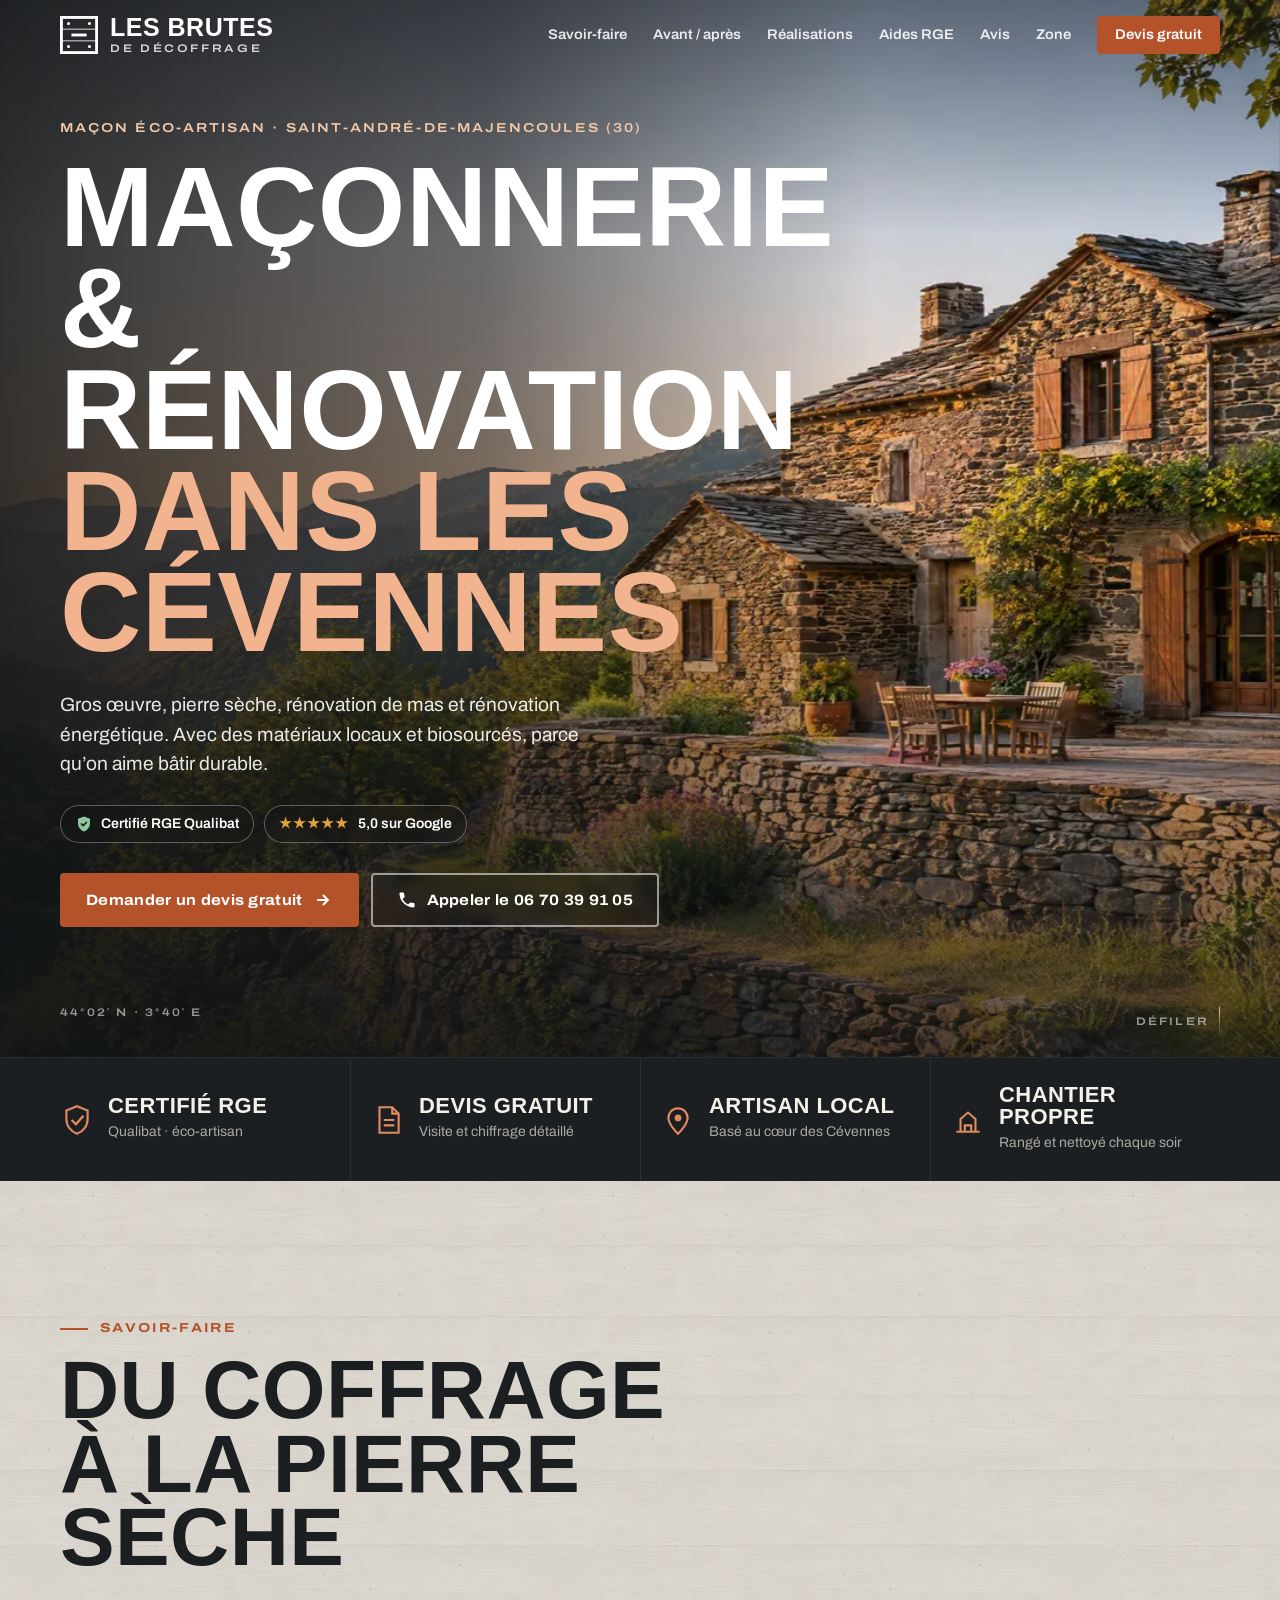
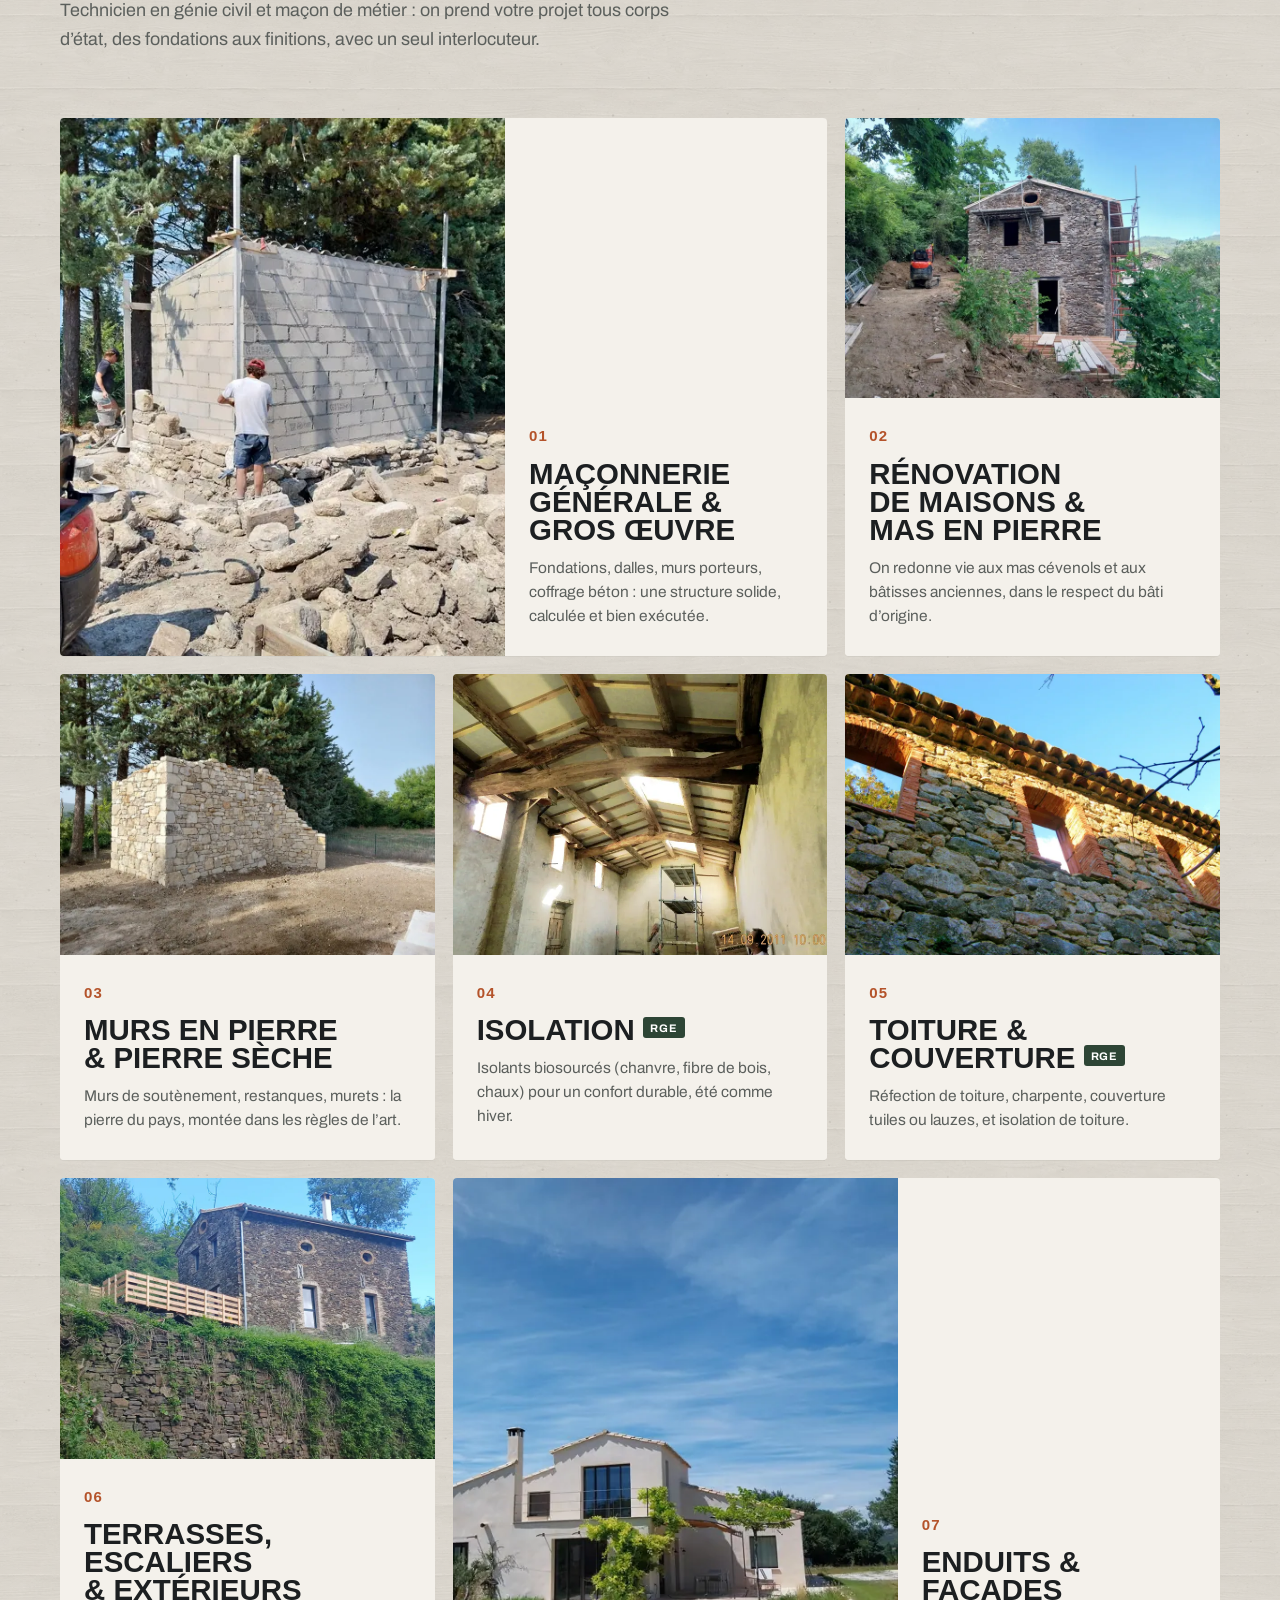
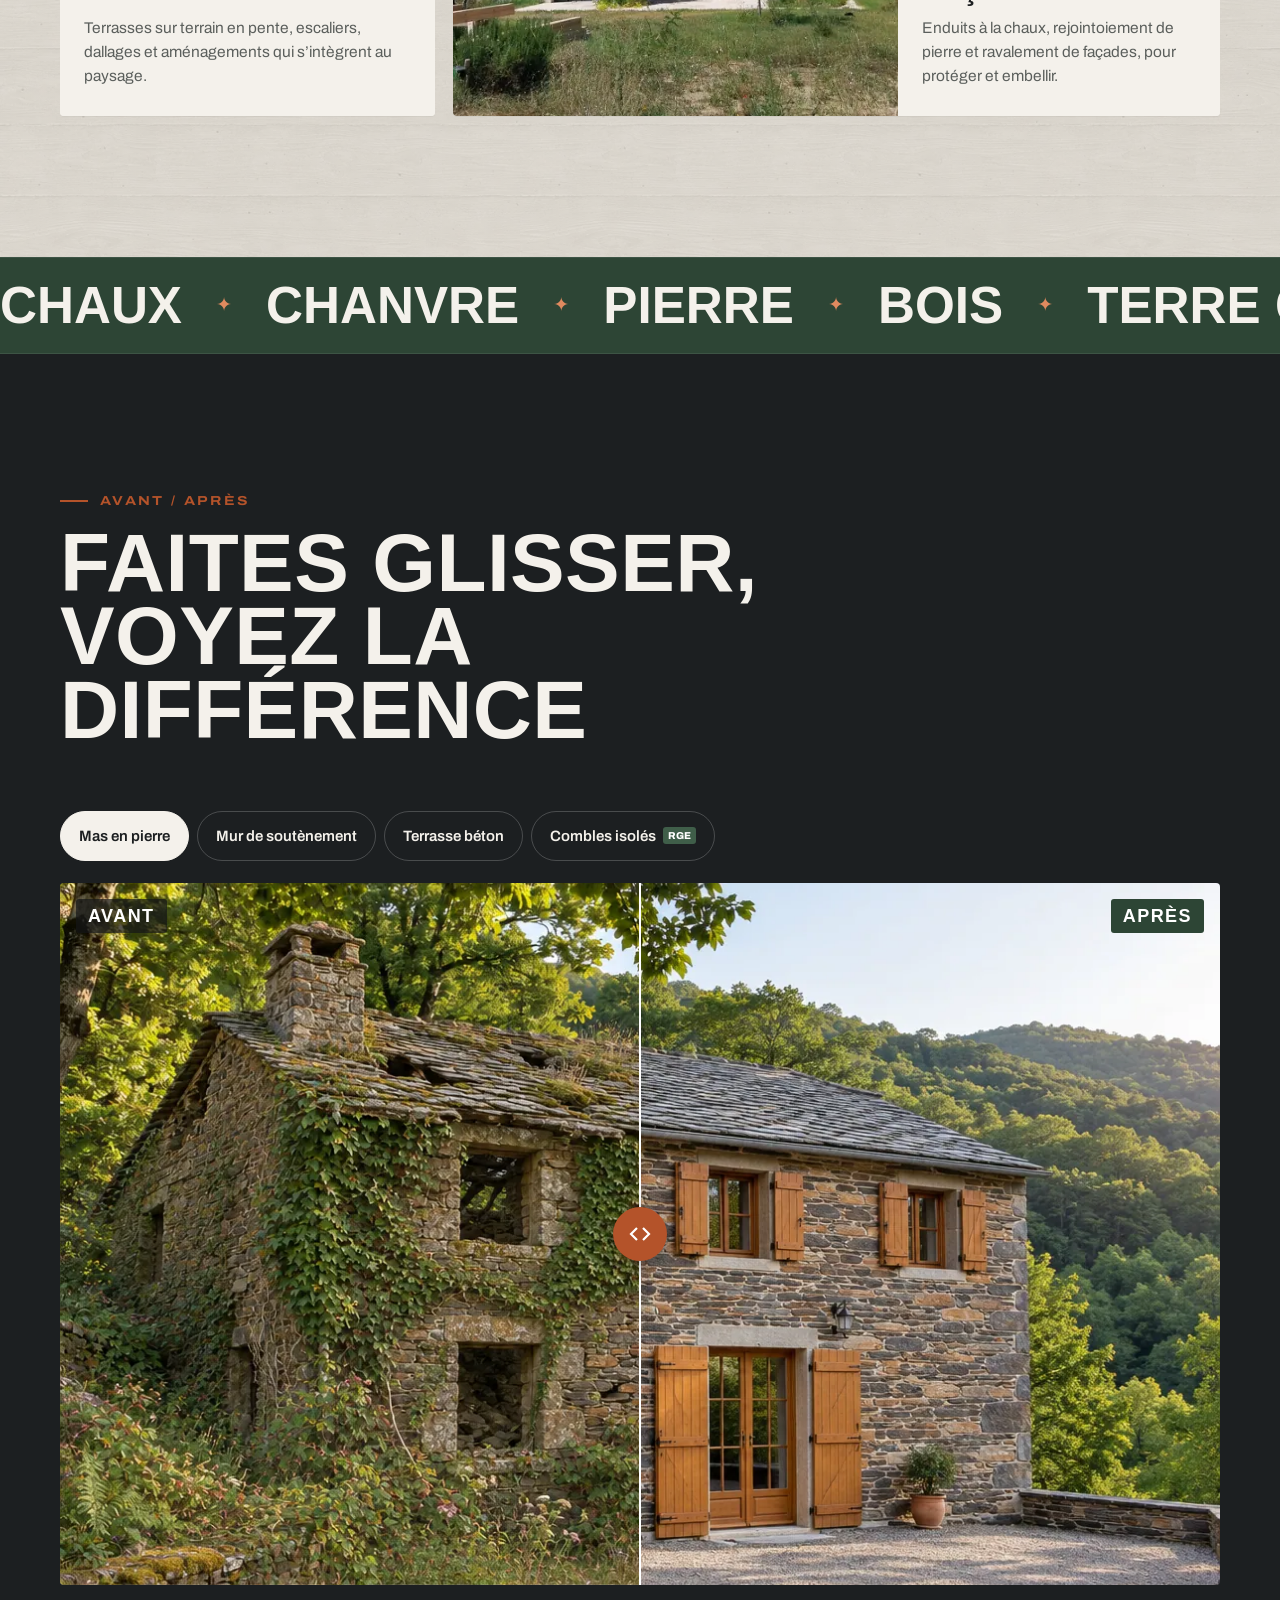
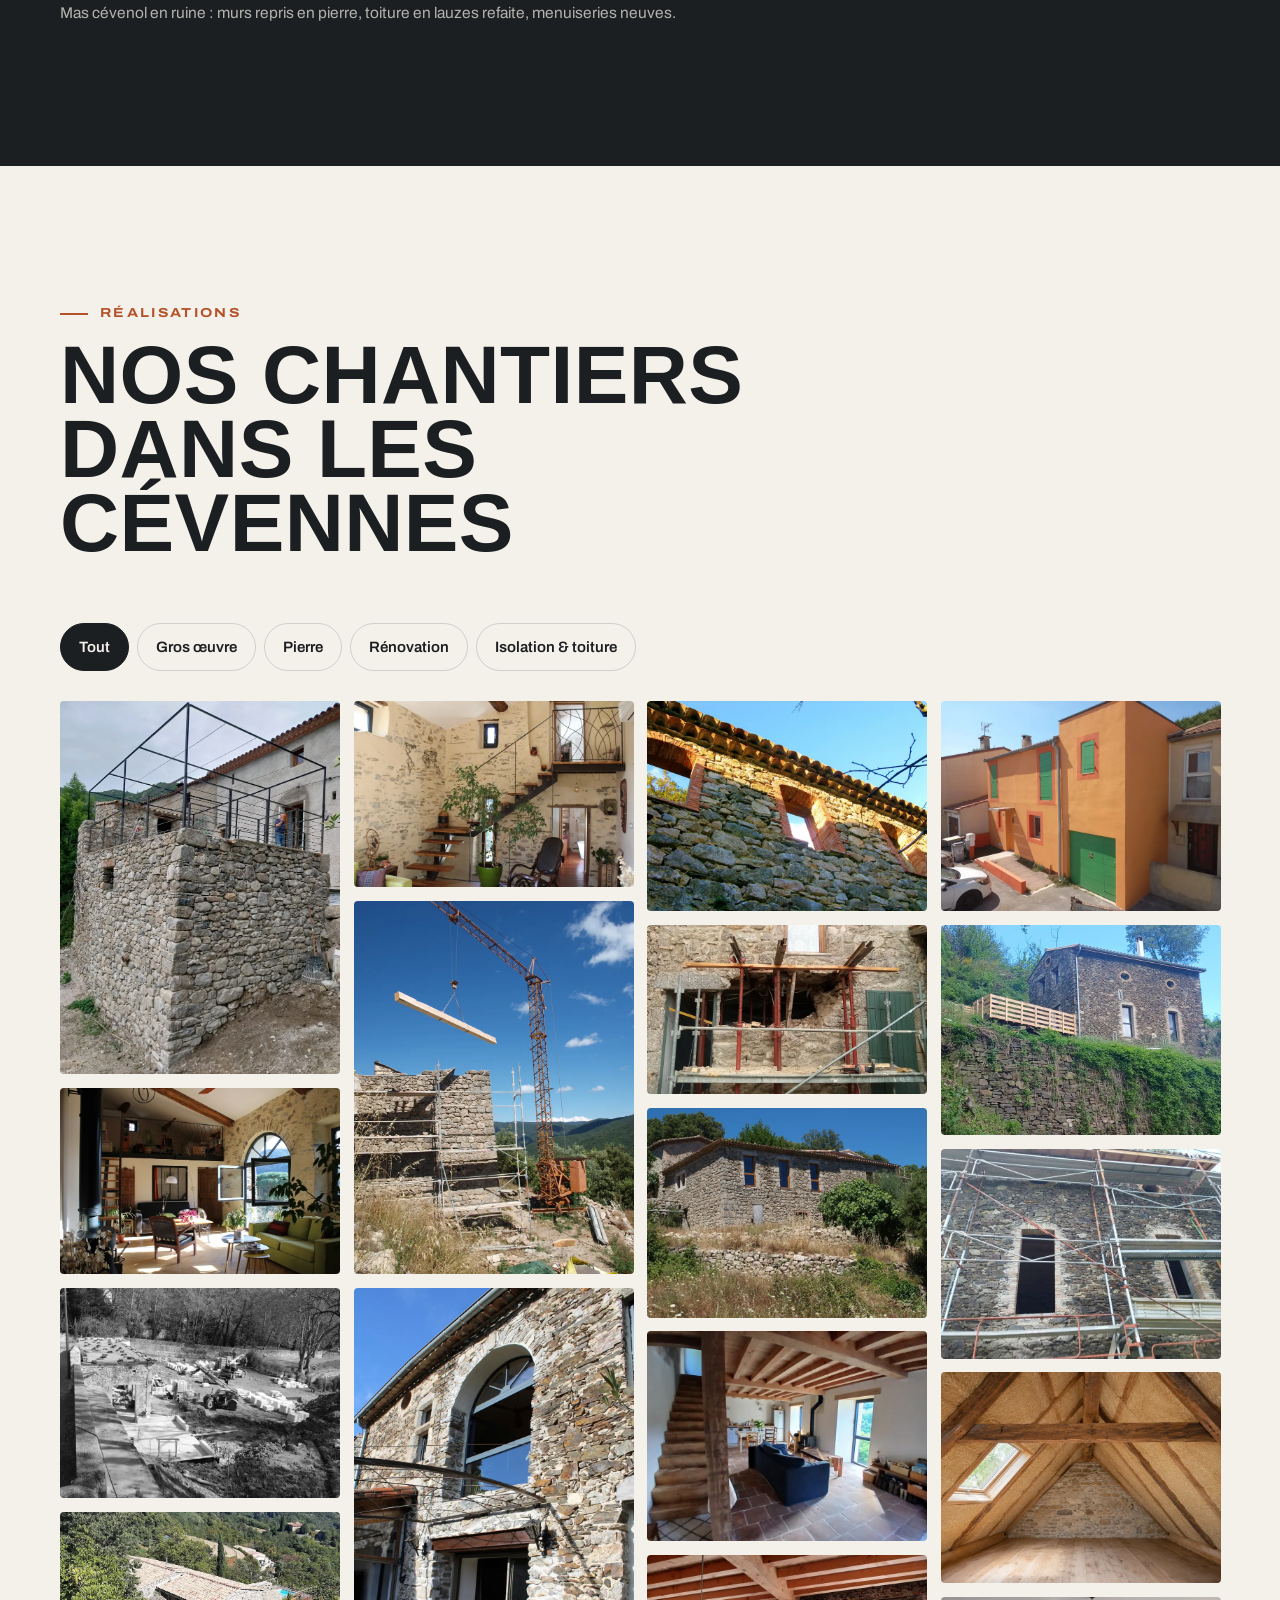
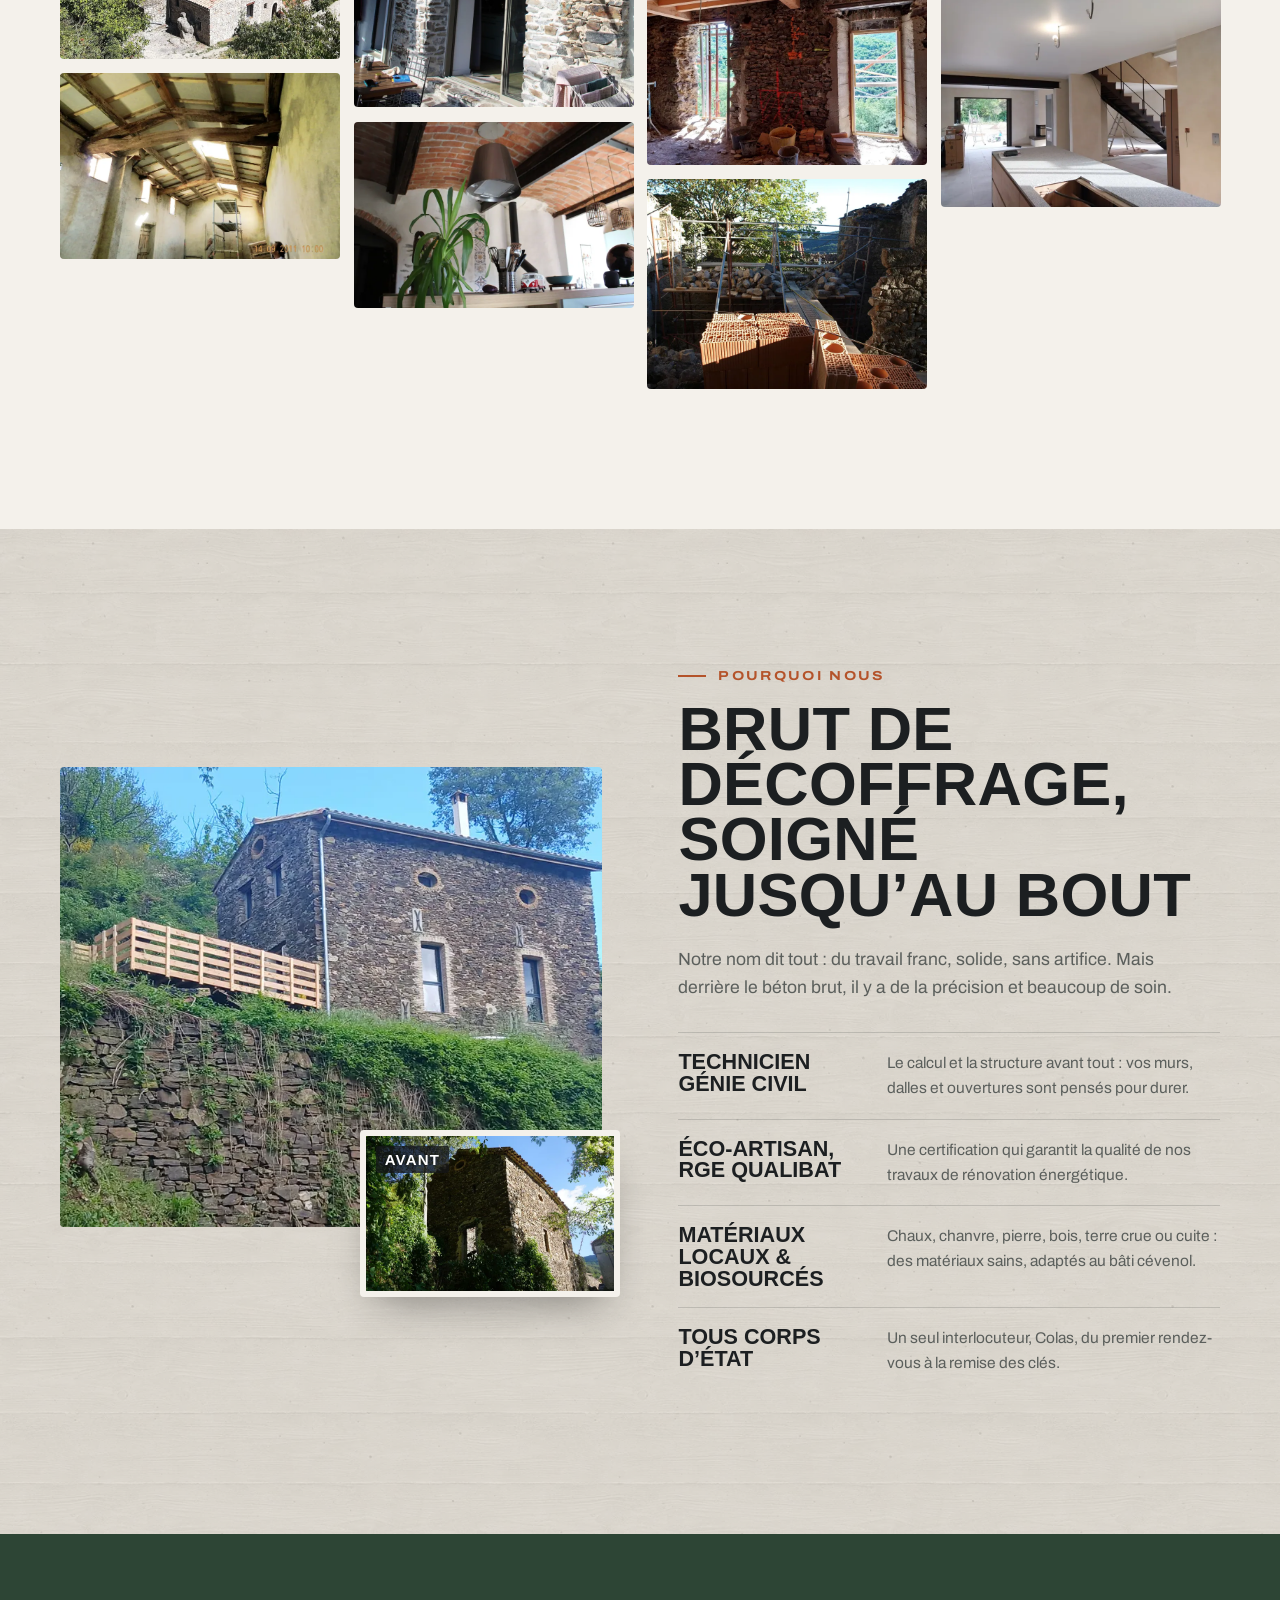
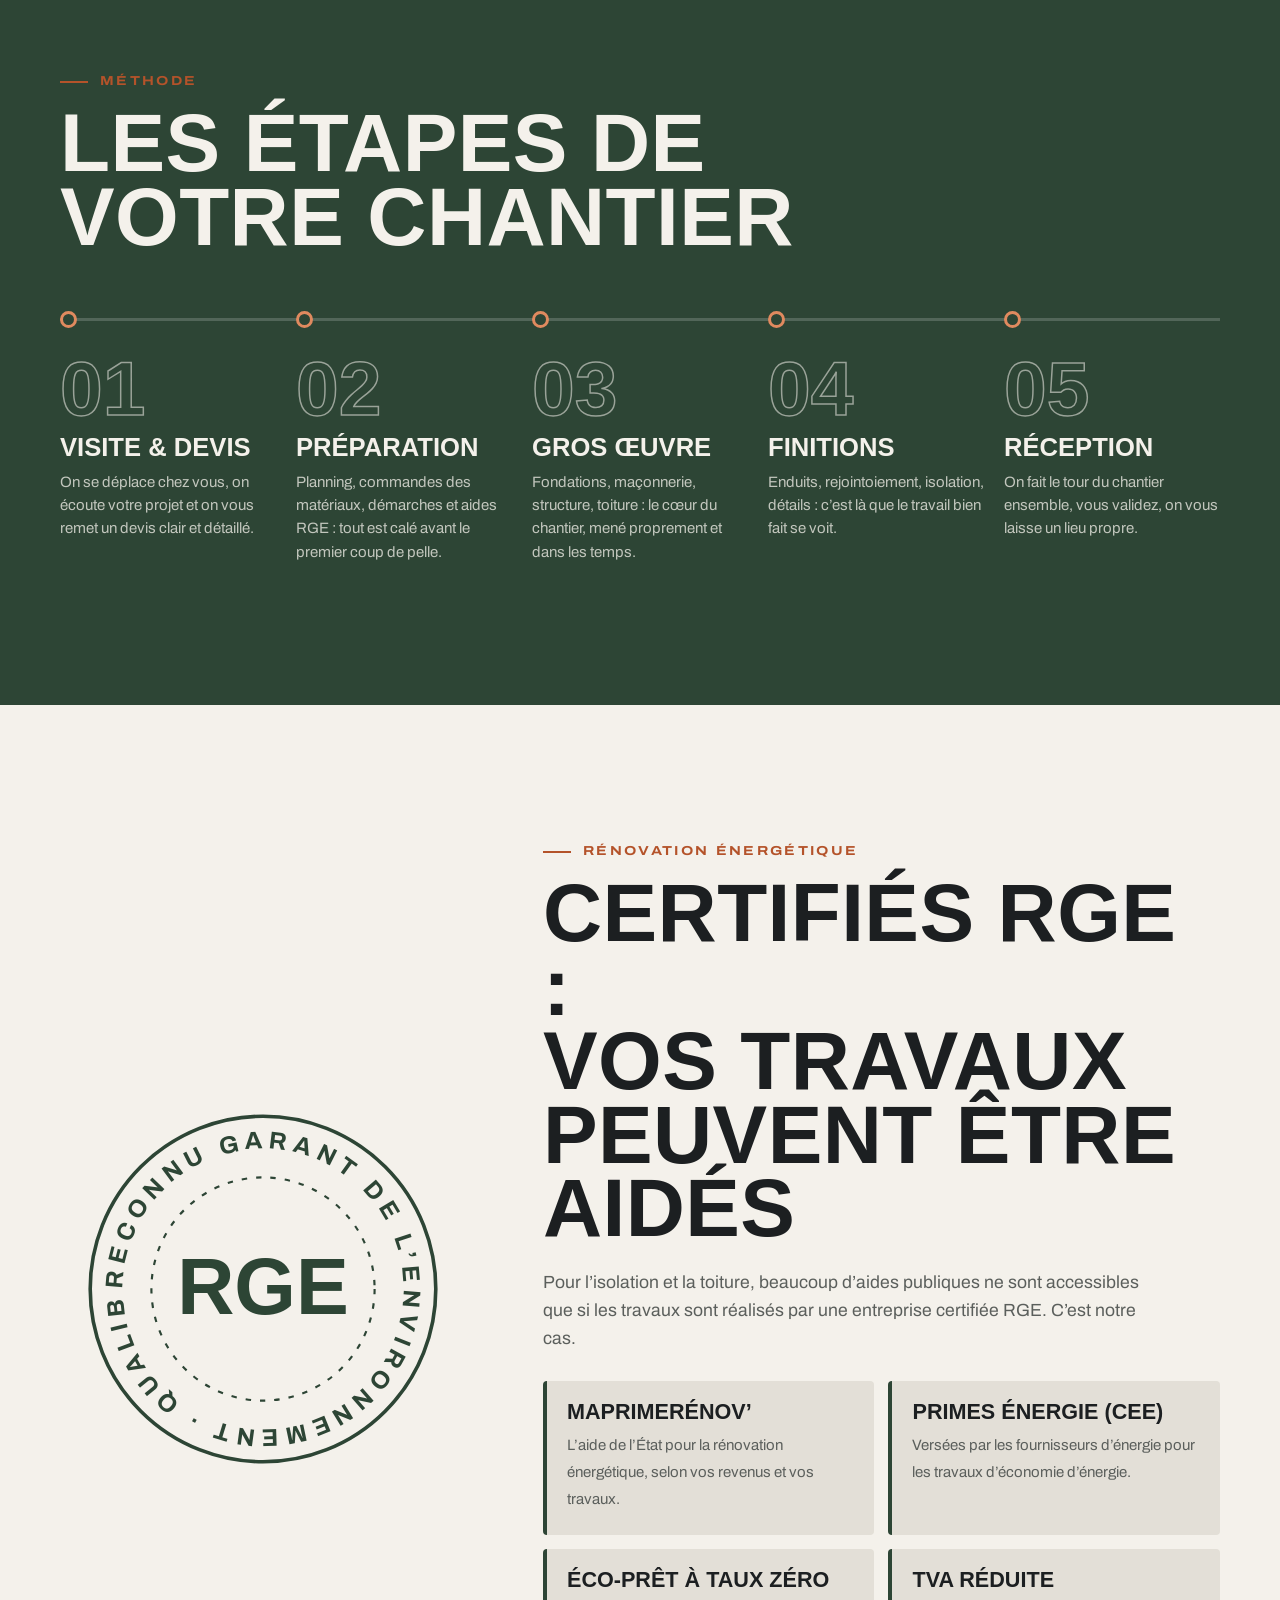
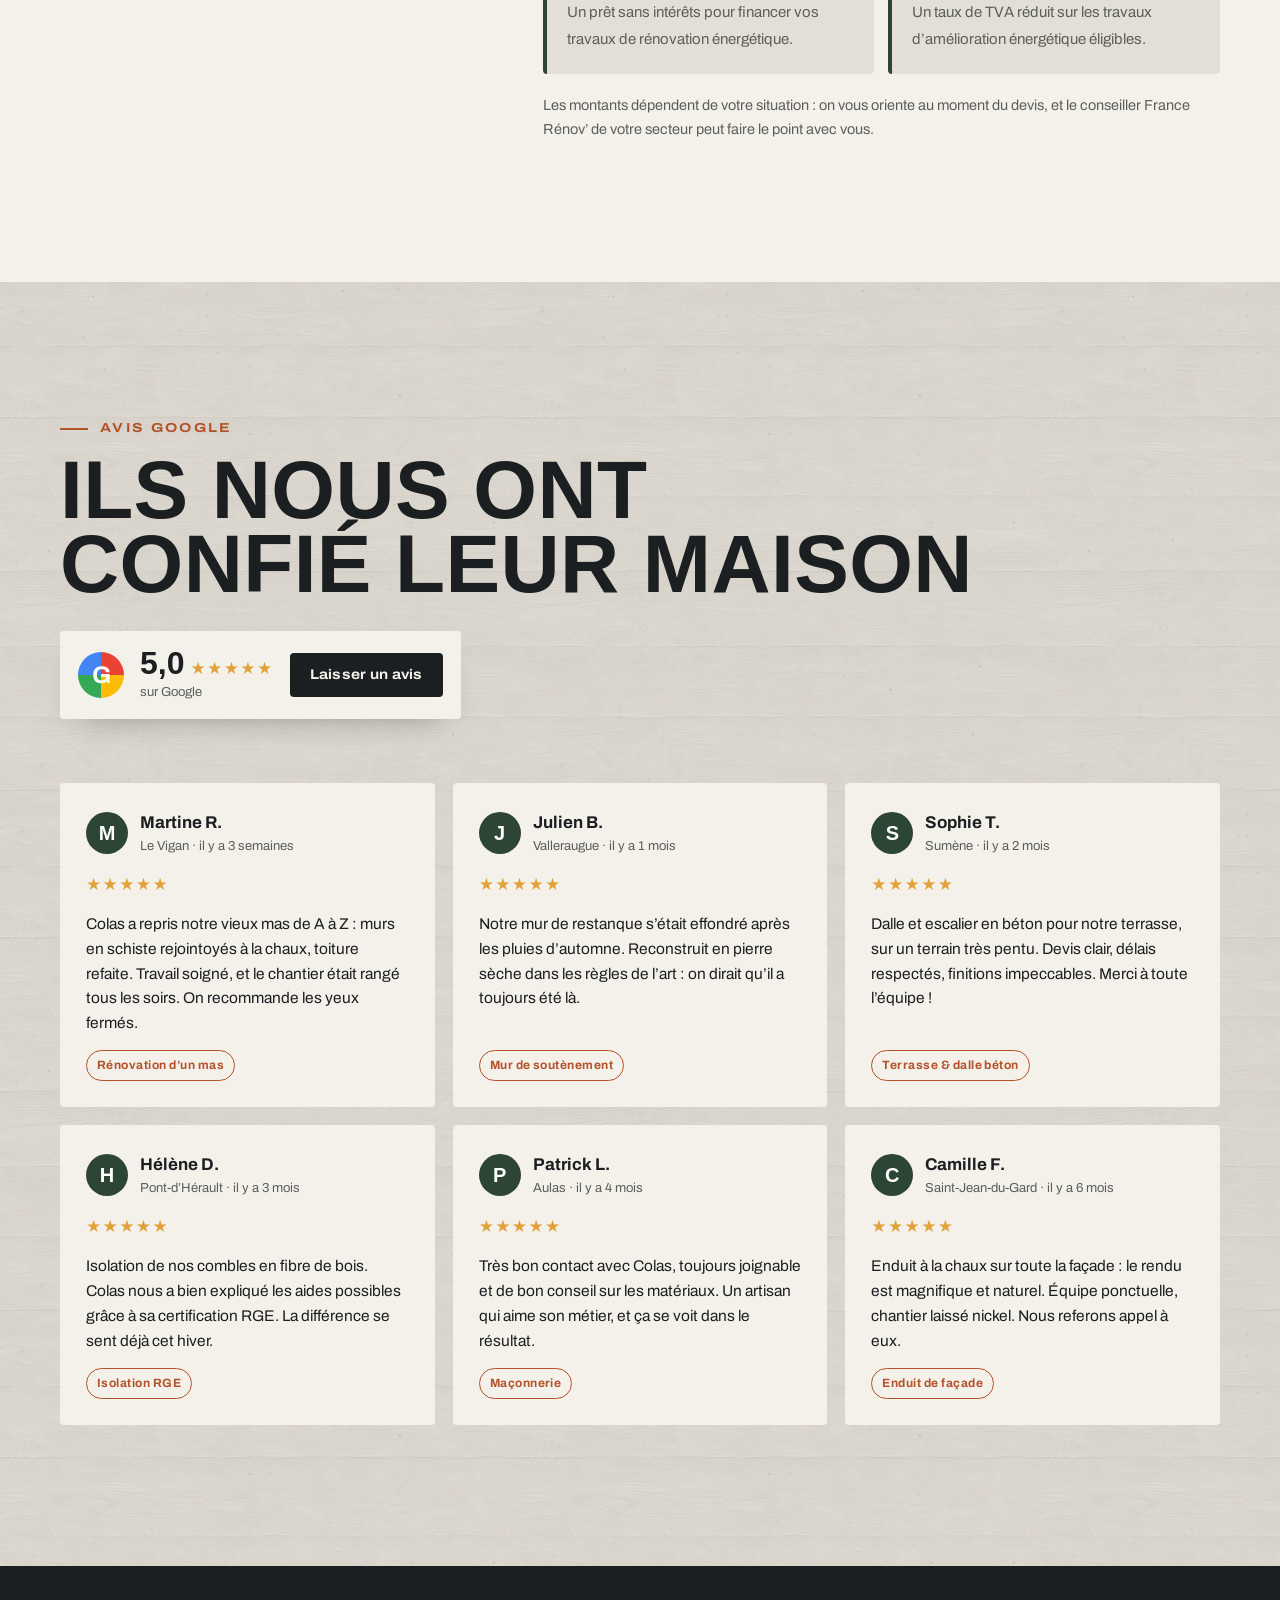
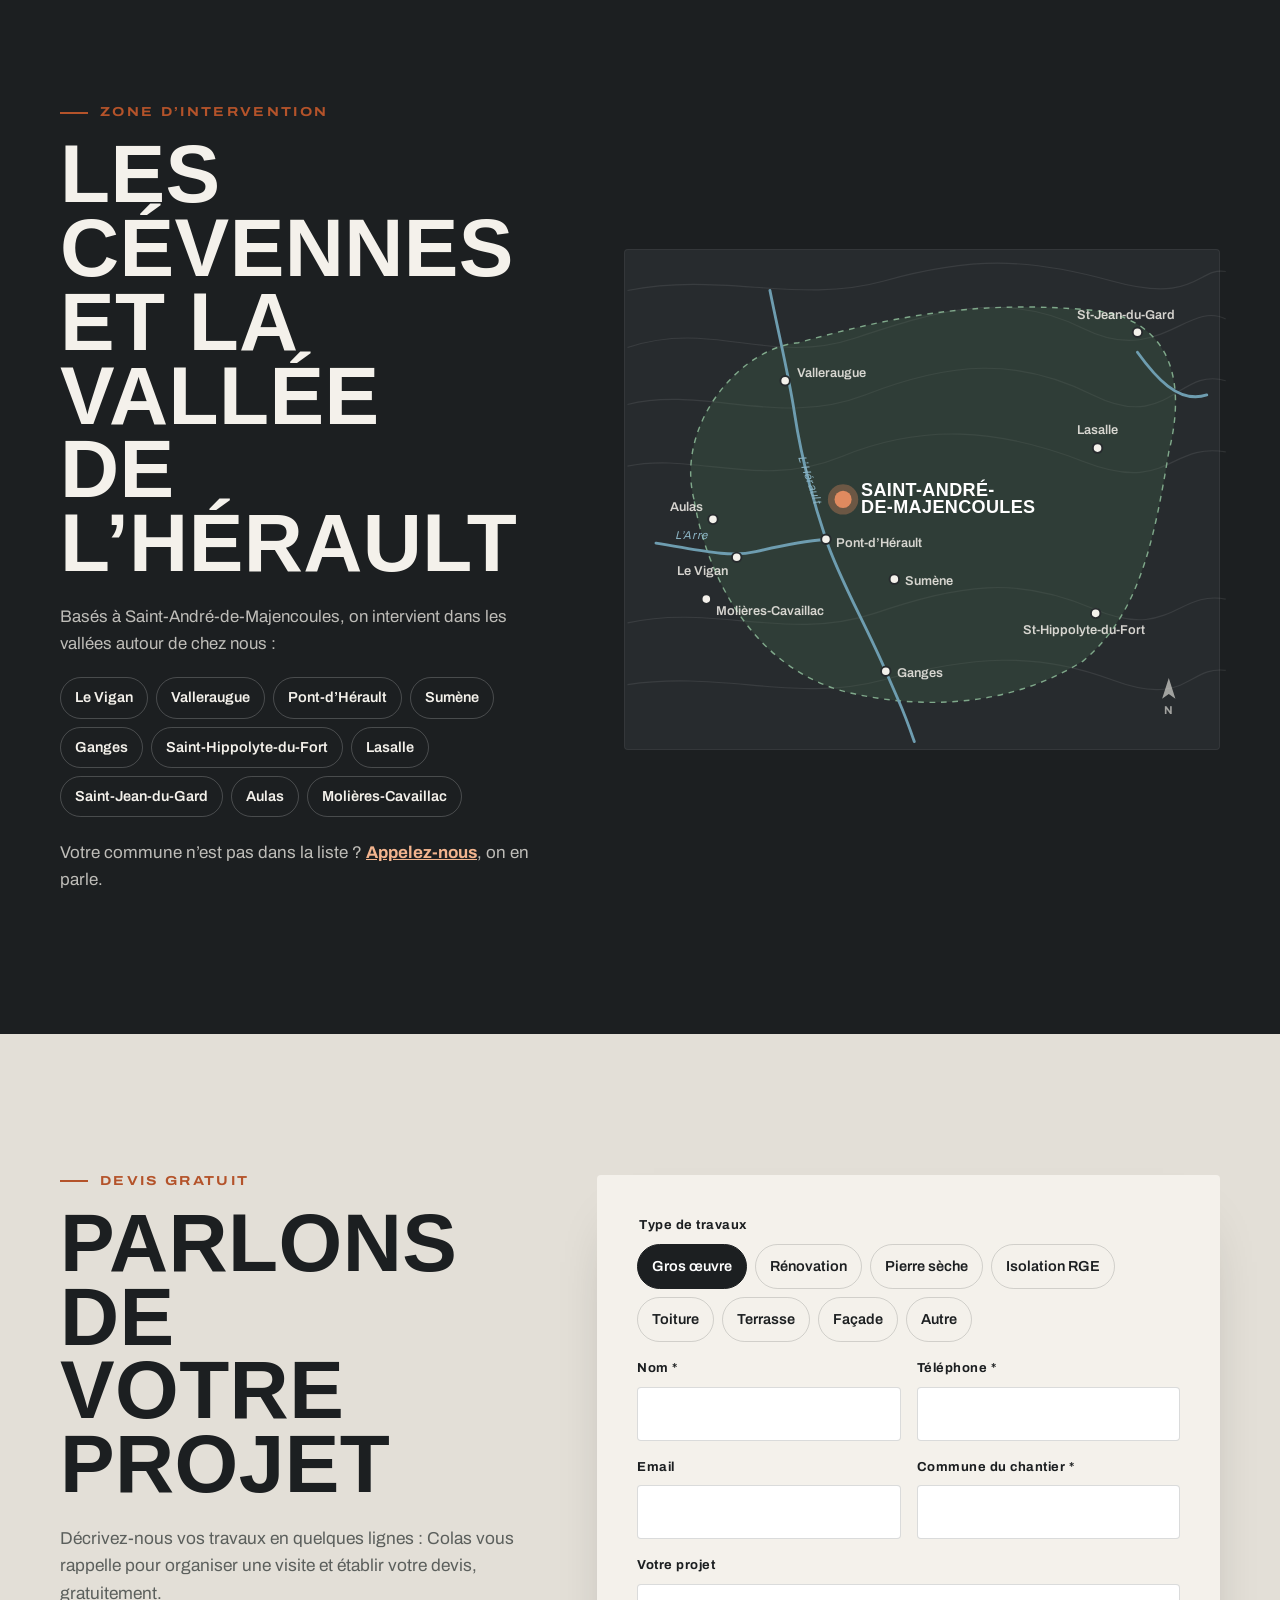
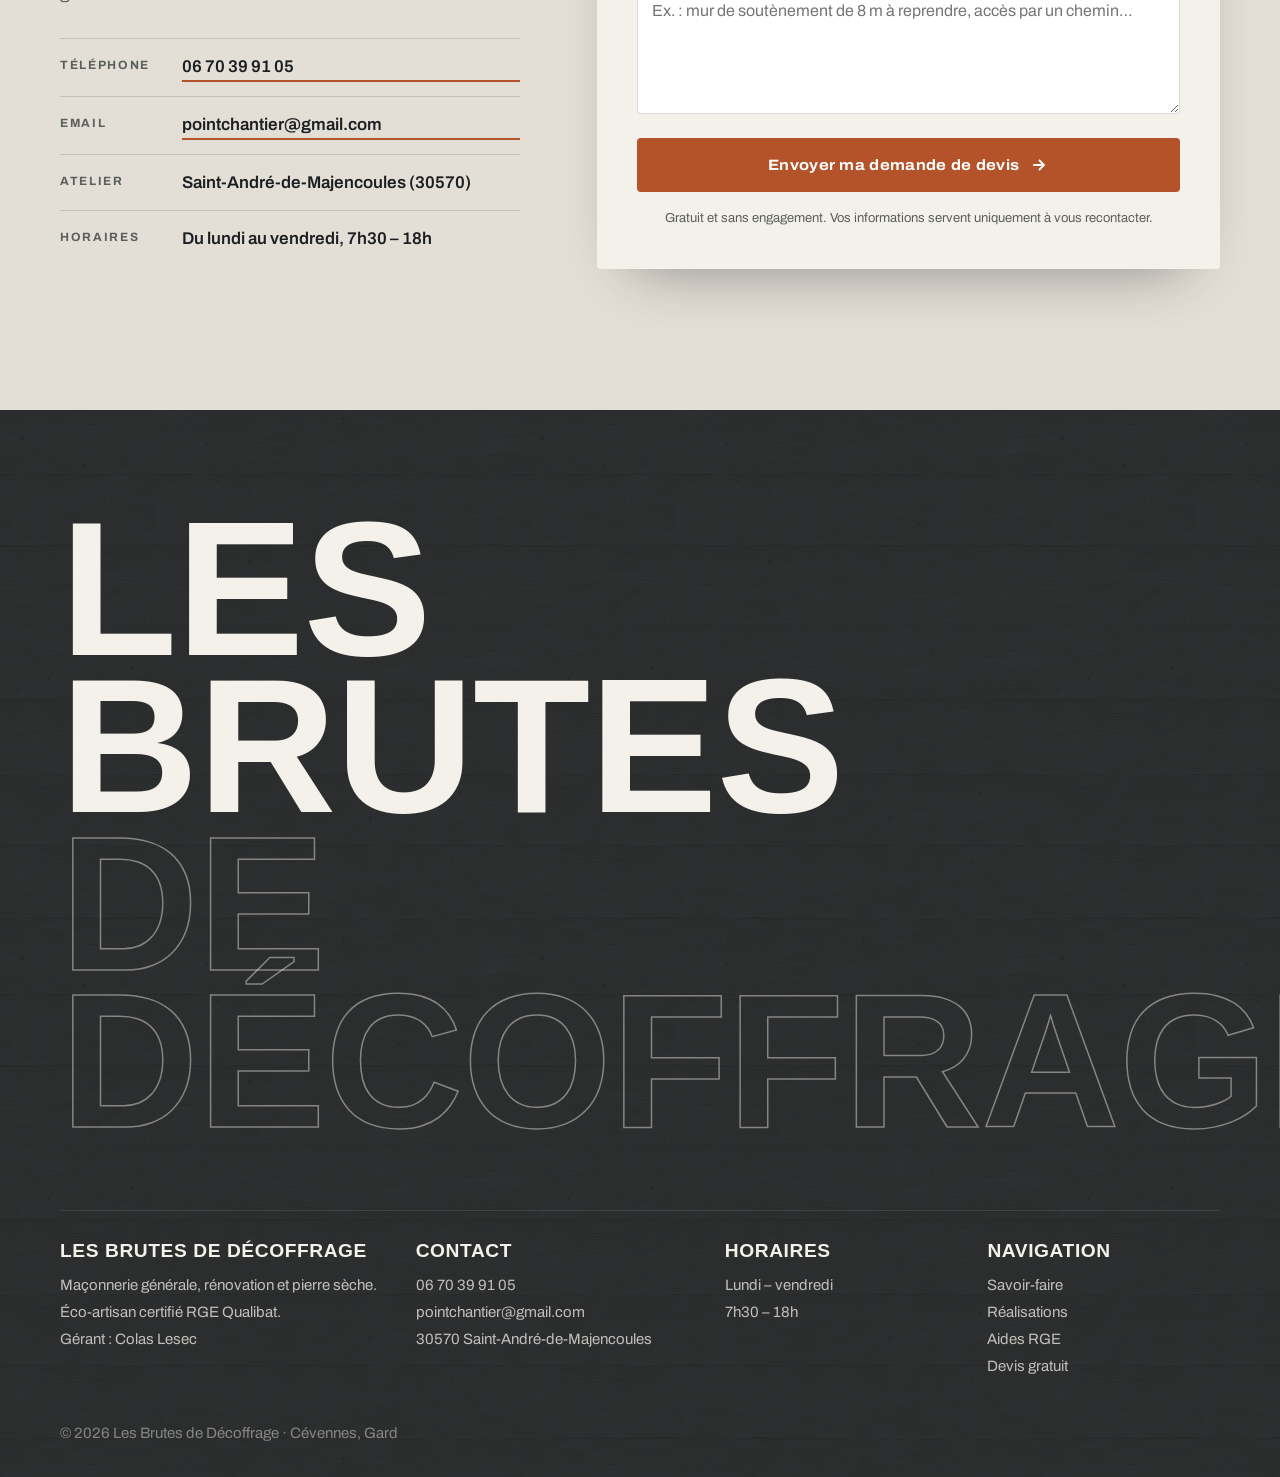
==== commit 1d49601c: "Retouches finales" ====
--- a/index.html
+++ b/index.html
@@ -20,7 +20,7 @@
 <link rel="preload" href="assets/fonts/archivo-latin-wdth-normal.woff2" as="font" type="font/woff2" crossorigin>
 <link rel="preload" as="image" media="(min-width: 768px)" href="assets/img/hero-mas-1600.webp" imagesrcset="assets/img/hero-mas-1024.webp 1024w, assets/img/hero-mas-1600.webp 1600w, assets/img/hero-mas-2560.webp 2560w" imagesizes="100vw">
 <link rel="preload" as="image" media="(max-width: 767px)" href="assets/img/hero-mas-m-720.webp" imagesrcset="assets/img/hero-mas-m-720.webp 720w, assets/img/hero-mas-m-1080.webp 1080w" imagesizes="100vw">
-<link rel="stylesheet" href="assets/css/style.css?v=1">
+<link rel="stylesheet" href="assets/css/style.css?v=2">
 <script type="application/ld+json">
 {
   "@context": "https://schema.org",
@@ -36,7 +36,7 @@
   "areaServed": ["Saint-André-de-Majencoules","Le Vigan","Valleraugue","Pont-d'Hérault","Sumène","Ganges","Saint-Hippolyte-du-Fort","Lasalle","Saint-Jean-du-Gard","Aulas","Molières-Cavaillac"]
 }
 </script>
-<script src="assets/js/main.js?v=1" defer></script>
+<script src="assets/js/main.js?v=2" defer></script>
 </head>
 <body>
 <a class="skip" href="#main">Aller au contenu</a>
@@ -159,11 +159,11 @@
       <p class="kicker rv">Avant / après</p>
       <h2 class="h2 rv" id="ba-t">Faites glisser,<br>voyez la différence</h2>
     </header>
-    <div class="ba__tabs rv" role="tablist" aria-label="Choisir un chantier">
-      <button role="tab" aria-selected="true" data-ba="0">Mas en pierre</button>
-      <button role="tab" aria-selected="false" data-ba="1">Mur de soutènement</button>
-      <button role="tab" aria-selected="false" data-ba="2">Terrasse béton</button>
-      <button role="tab" aria-selected="false" data-ba="3">Combles isolés <small>RGE</small></button>
+    <div class="ba__tabs rv" role="group" aria-label="Choisir un chantier">
+      <button aria-pressed="true" data-ba="0">Mas en pierre</button>
+      <button aria-pressed="false" data-ba="1">Mur de soutènement</button>
+      <button aria-pressed="false" data-ba="2">Terrasse béton</button>
+      <button aria-pressed="false" data-ba="3">Combles isolés <small>RGE</small></button>
     </div>
     <div class="ba__stage rv">
       <div class="ba__slider" id="baSlider" style="--pos:50%">
@@ -174,7 +174,7 @@
         <div class="ba__handle" aria-hidden="true"><span><svg viewBox="0 0 24 24"><path d="M9 6l-6 6 6 6M15 6l6 6-6 6" fill="none" stroke="currentColor" stroke-width="2.2"/></svg></span></div>
         <input class="ba__range" id="baRange" type="range" min="0" max="100" value="50" aria-label="Curseur avant / après">
       </div>
-      <p class="ba__cap" id="baCap">Mas cévenol en ruine : murs repris en pierre, toiture en lauzes refaite, menuiseries neuves.</p>
+      <p class="ba__cap" id="baCap" aria-live="polite">Mas cévenol en ruine : murs repris en pierre, toiture en lauzes refaite, menuiseries neuves.</p>
     </div>
   </div>
 </section>
@@ -384,7 +384,7 @@
       </ul>
     </div>
     <form class="form rv" id="form" novalidate>
-      <div class="form__ok" id="formOk" hidden tabindex="-1">
+      <div class="form__ok" id="formOk" hidden tabindex="-1" aria-live="polite">
         <svg viewBox="0 0 48 48" aria-hidden="true"><circle cx="24" cy="24" r="22" fill="none" stroke="currentColor" stroke-width="2.5"/><path d="M14 24.5l7 7 13-14" fill="none" stroke="currentColor" stroke-width="3"/></svg>
         <h3>Merci, c’est bien reçu !</h3>
         <p>Colas vous rappelle rapidement pour parler de votre projet.</p>
@@ -407,7 +407,7 @@
         <label class="fld"><span>Téléphone *</span><input name="tel" type="tel" autocomplete="tel" inputmode="tel" required></label>
       </div>
       <div class="form__row">
-        <label class="fld"><span>Email</span><input name="email" type="email" autocomplete="email" inputmode="email"></label>
+        <label class="fld"><span>Email</span><input name="email" type="email" autocomplete="email" inputmode="email" spellcheck="false"></label>
         <label class="fld"><span>Commune du chantier *</span><input name="commune" list="communes" autocomplete="address-level2" required></label>
         <datalist id="communes"><option>Saint-André-de-Majencoules</option><option>Le Vigan</option><option>Valleraugue</option><option>Pont-d’Hérault</option><option>Sumène</option><option>Ganges</option><option>Saint-Hippolyte-du-Fort</option><option>Lasalle</option><option>Saint-Jean-du-Gard</option><option>Aulas</option><option>Molières-Cavaillac</option></datalist>
       </div>
--- a/assets/css/style.css
+++ b/assets/css/style.css
@@ -16,6 +16,9 @@
 img{display:block;max-width:100%;height:auto}
 a{color:inherit}
 button{font:inherit;color:inherit;cursor:pointer}
+a,button,input,label{touch-action:manipulation;-webkit-tap-highlight-color:transparent}
+.h2,.hero__title,.svc__body h3{text-wrap:balance}
+.lb{overscroll-behavior:contain}
 h1,h2,h3{margin:0;font-weight:inherit}
 p{margin:0}
 ul,ol{margin:0;padding:0;list-style:none}
@@ -134,7 +137,7 @@
 .ba__tabs{display:flex;flex-wrap:wrap;gap:8px;margin-bottom:22px}
 .ba__tabs button{border:1px solid rgba(255,255,255,.2);background:transparent;padding:12px 18px;border-radius:99px;font-weight:600;font-size:15px;min-height:44px;transition:background-color .25s,border-color .25s,color .25s}
 .ba__tabs button:hover{border-color:rgba(255,255,255,.6)}
-.ba__tabs button[aria-selected="true"]{background:var(--chaux);color:var(--schiste);border-color:var(--chaux)}
+.ba__tabs button[aria-pressed="true"]{background:var(--chaux);color:var(--schiste);border-color:var(--chaux)}
 .ba__tabs small{font-size:10px;font-weight:800;background:var(--vert-2);color:#fff;padding:3px 5px;border-radius:3px;margin-left:4px;vertical-align:2px}
 .ba__slider{position:relative;aspect-ratio:1168/880;max-height:calc(78 * var(--vh,1vh));width:100%;border-radius:var(--r);overflow:hidden;touch-action:pan-y;user-select:none;-webkit-user-select:none;cursor:ew-resize;background:var(--schiste-2)}
 .ba__slider img{position:absolute;inset:0;width:100%;height:100%;object-fit:cover;pointer-events:none;transition:opacity .35s}
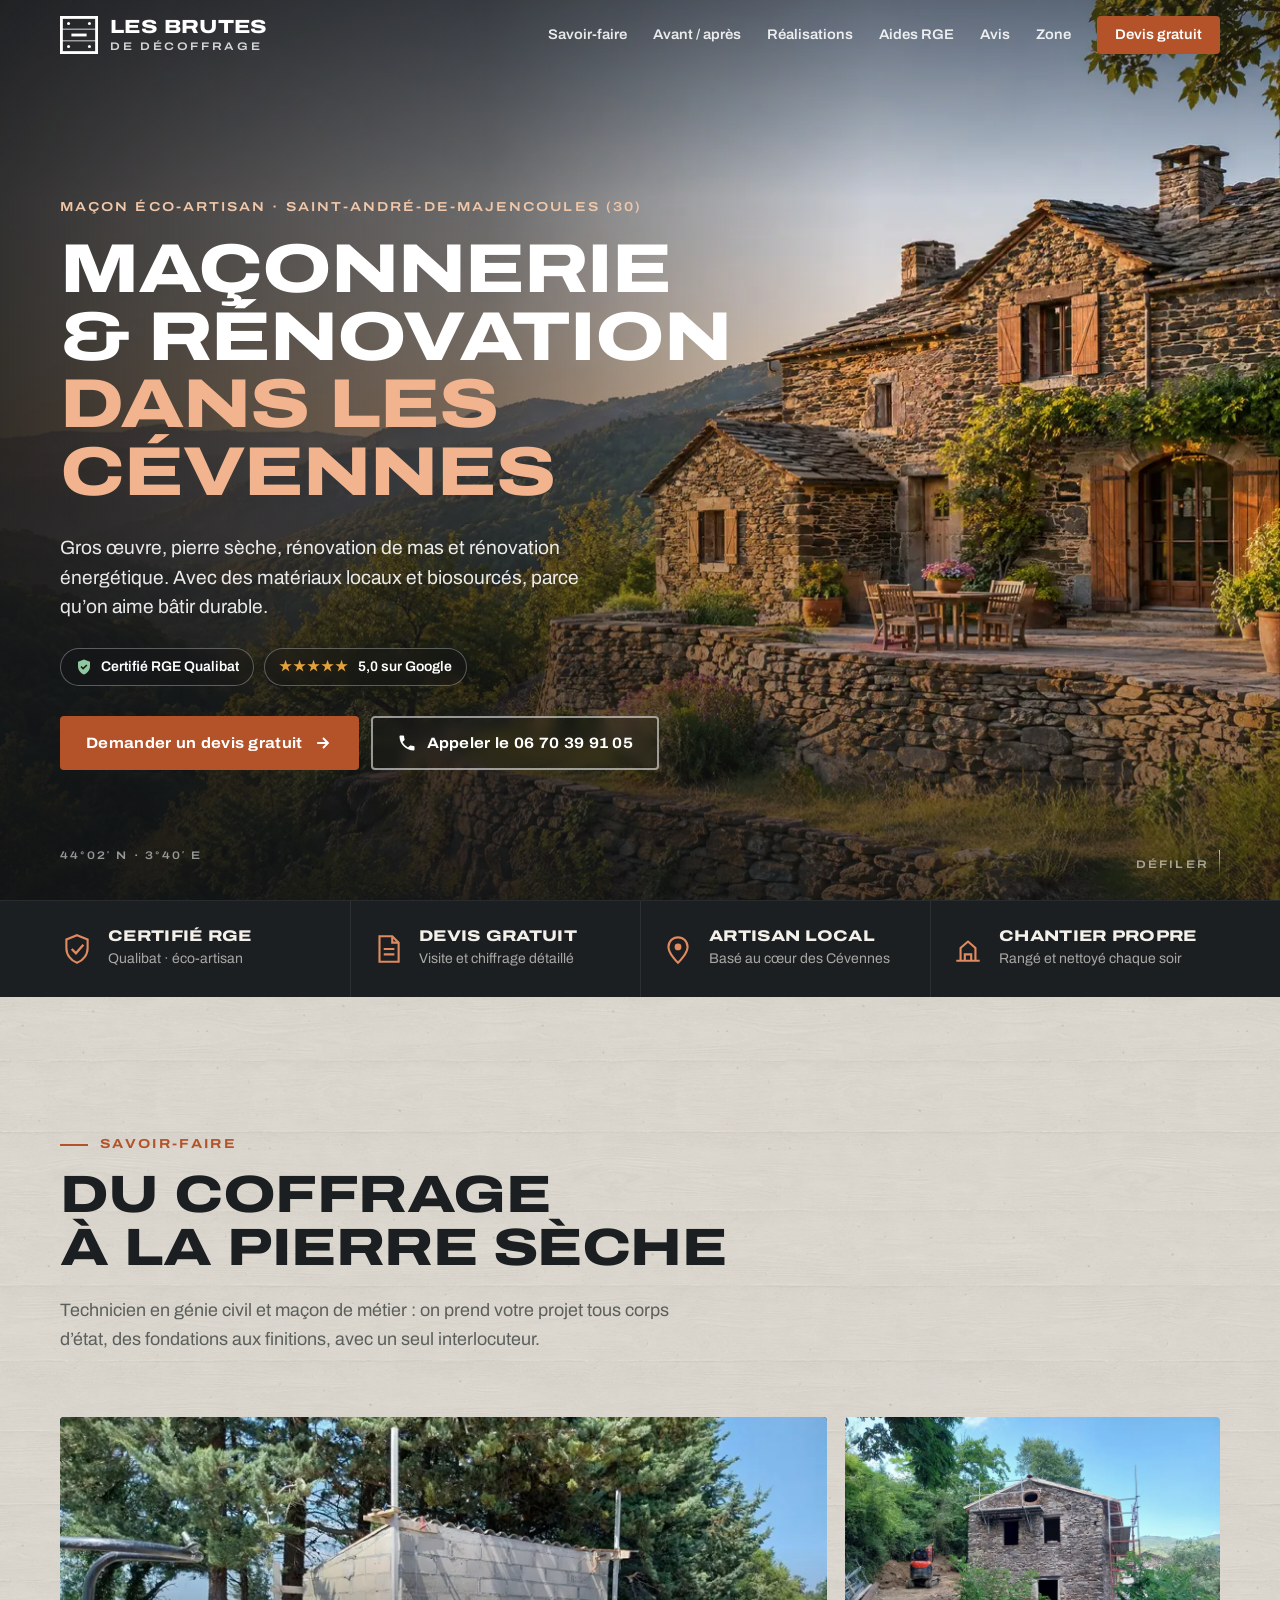
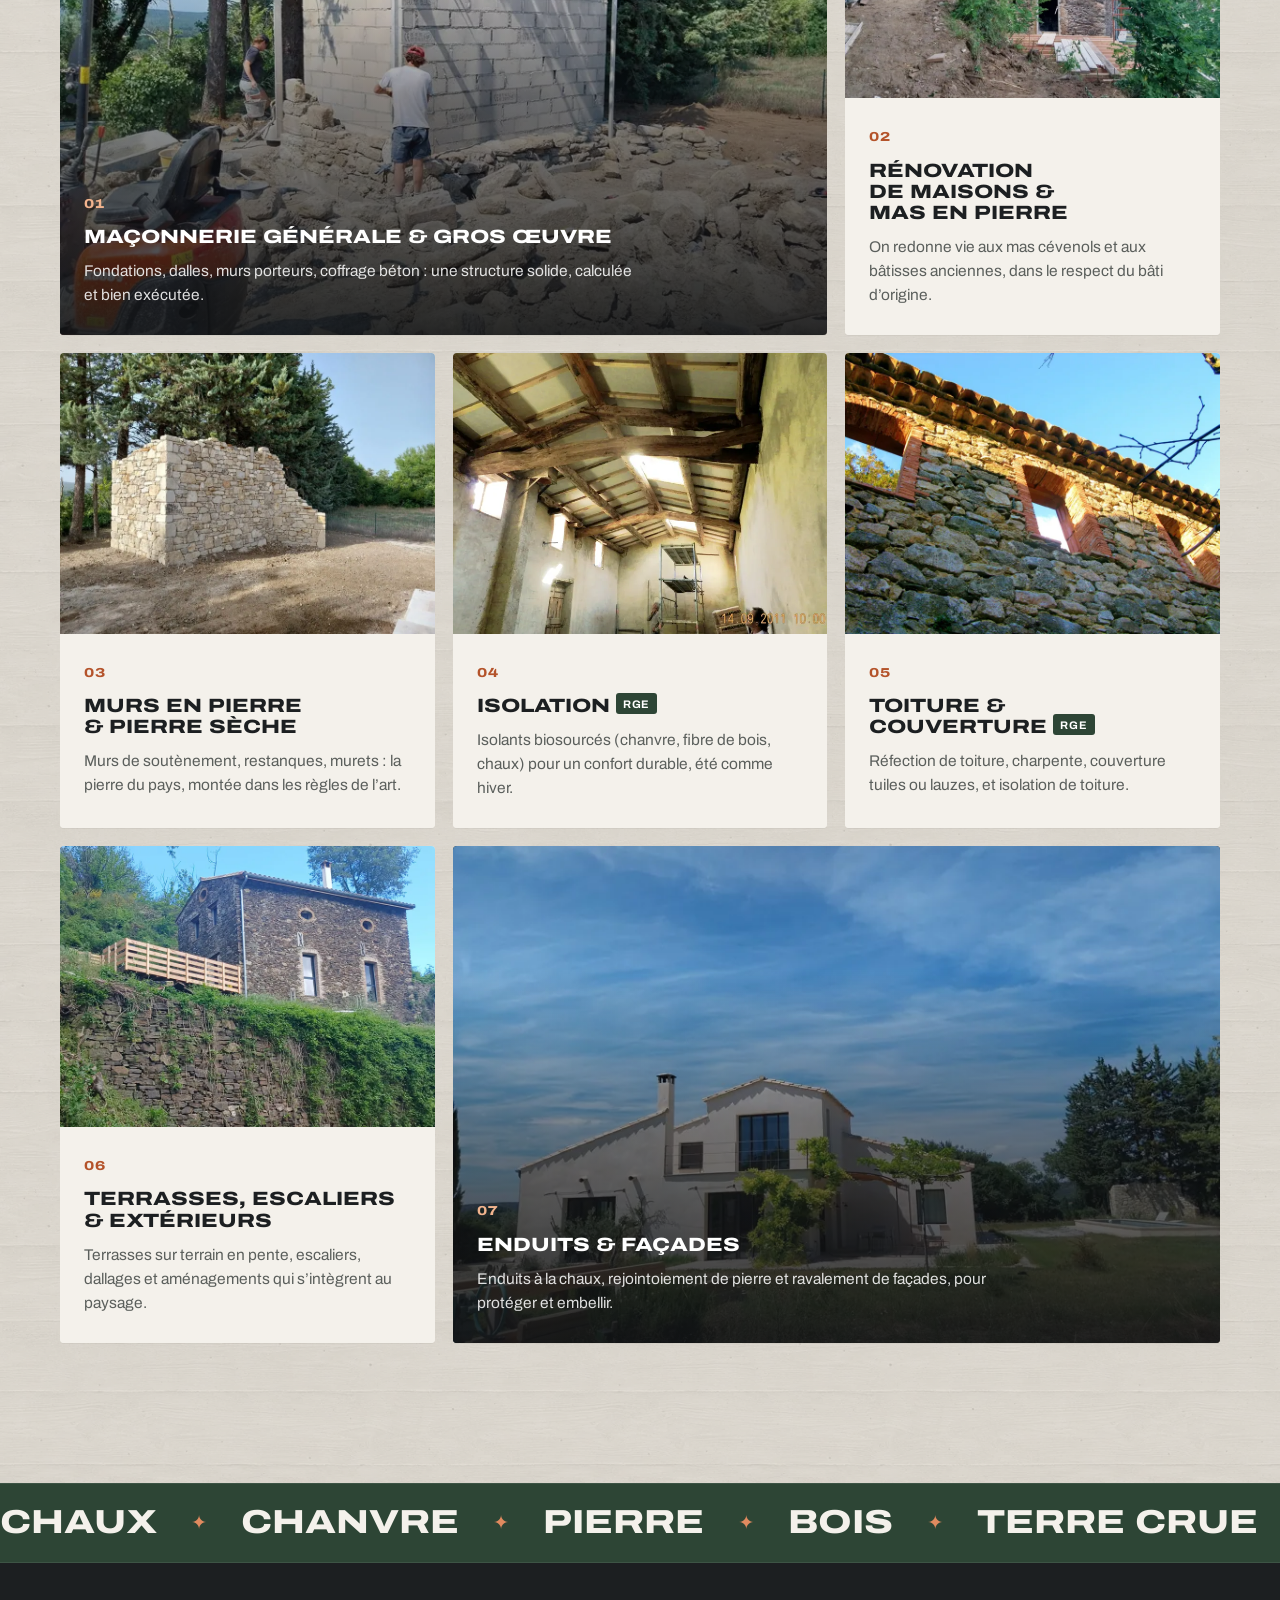
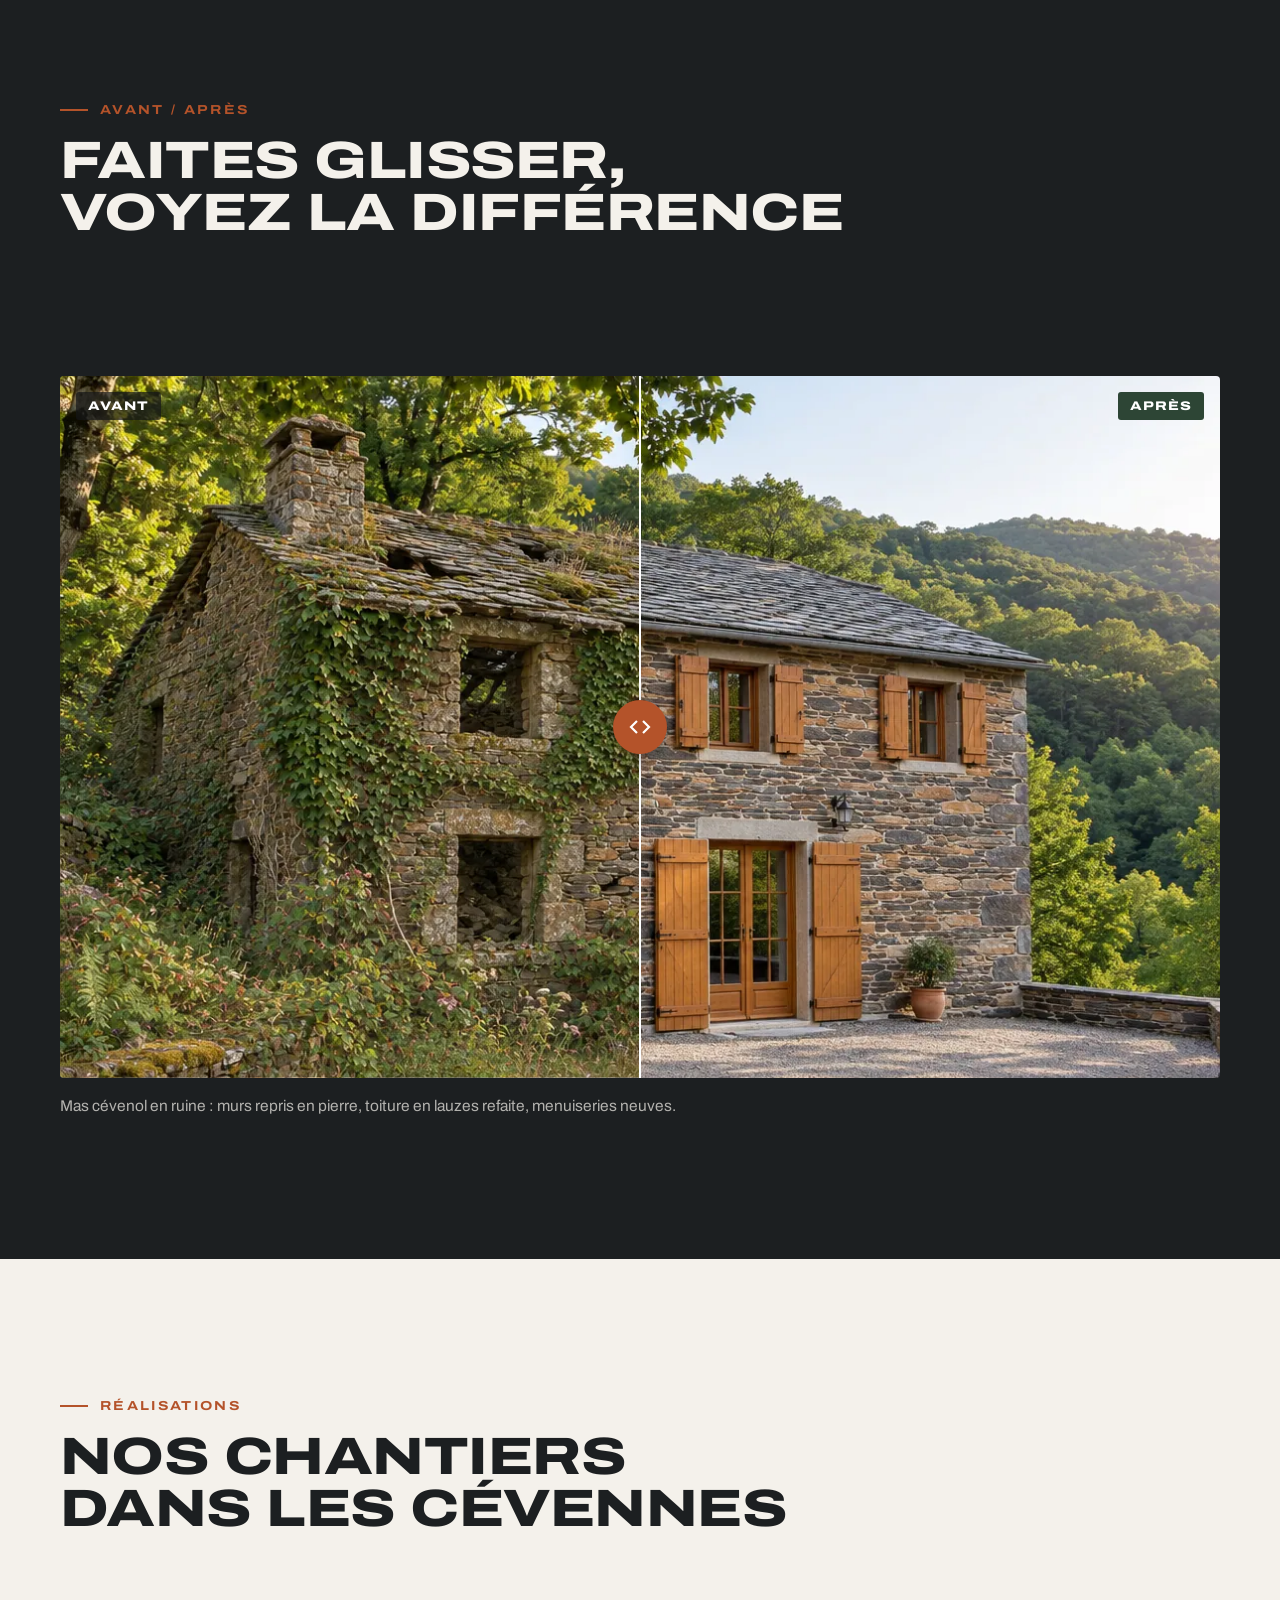
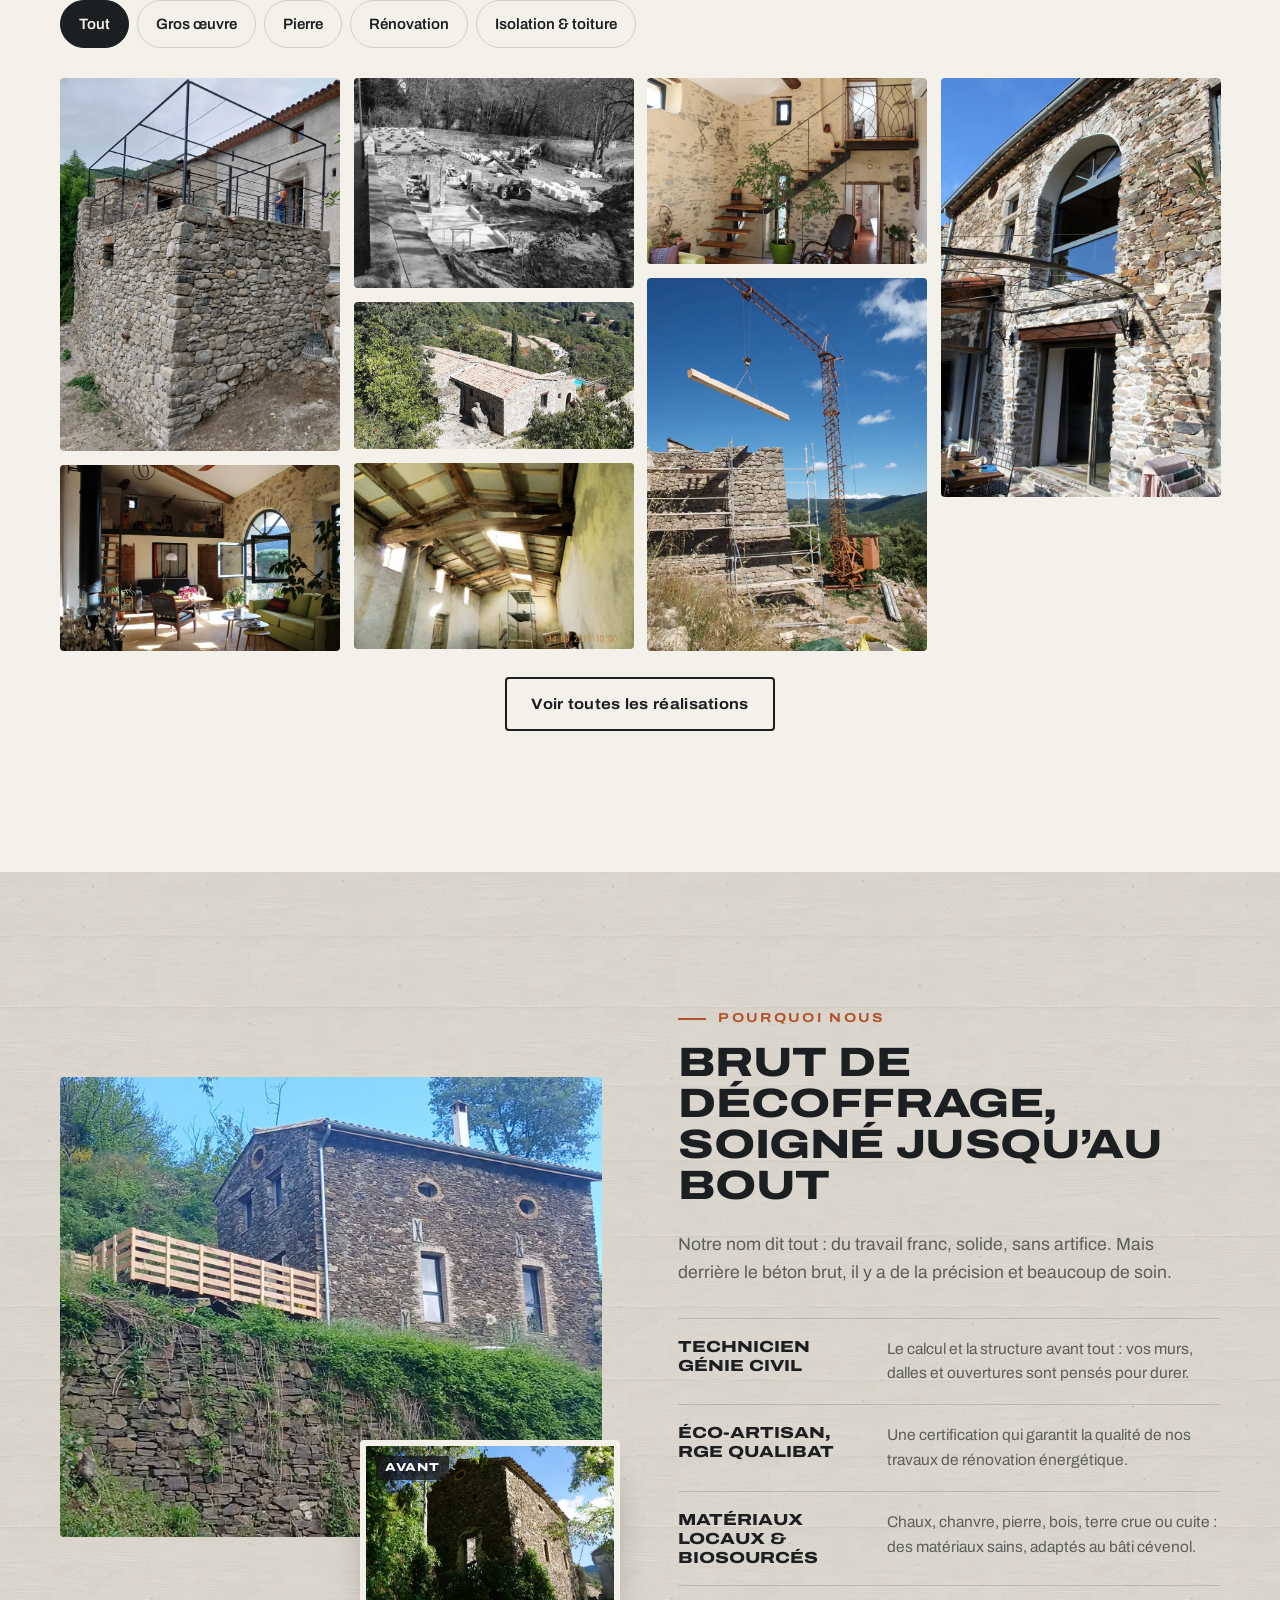
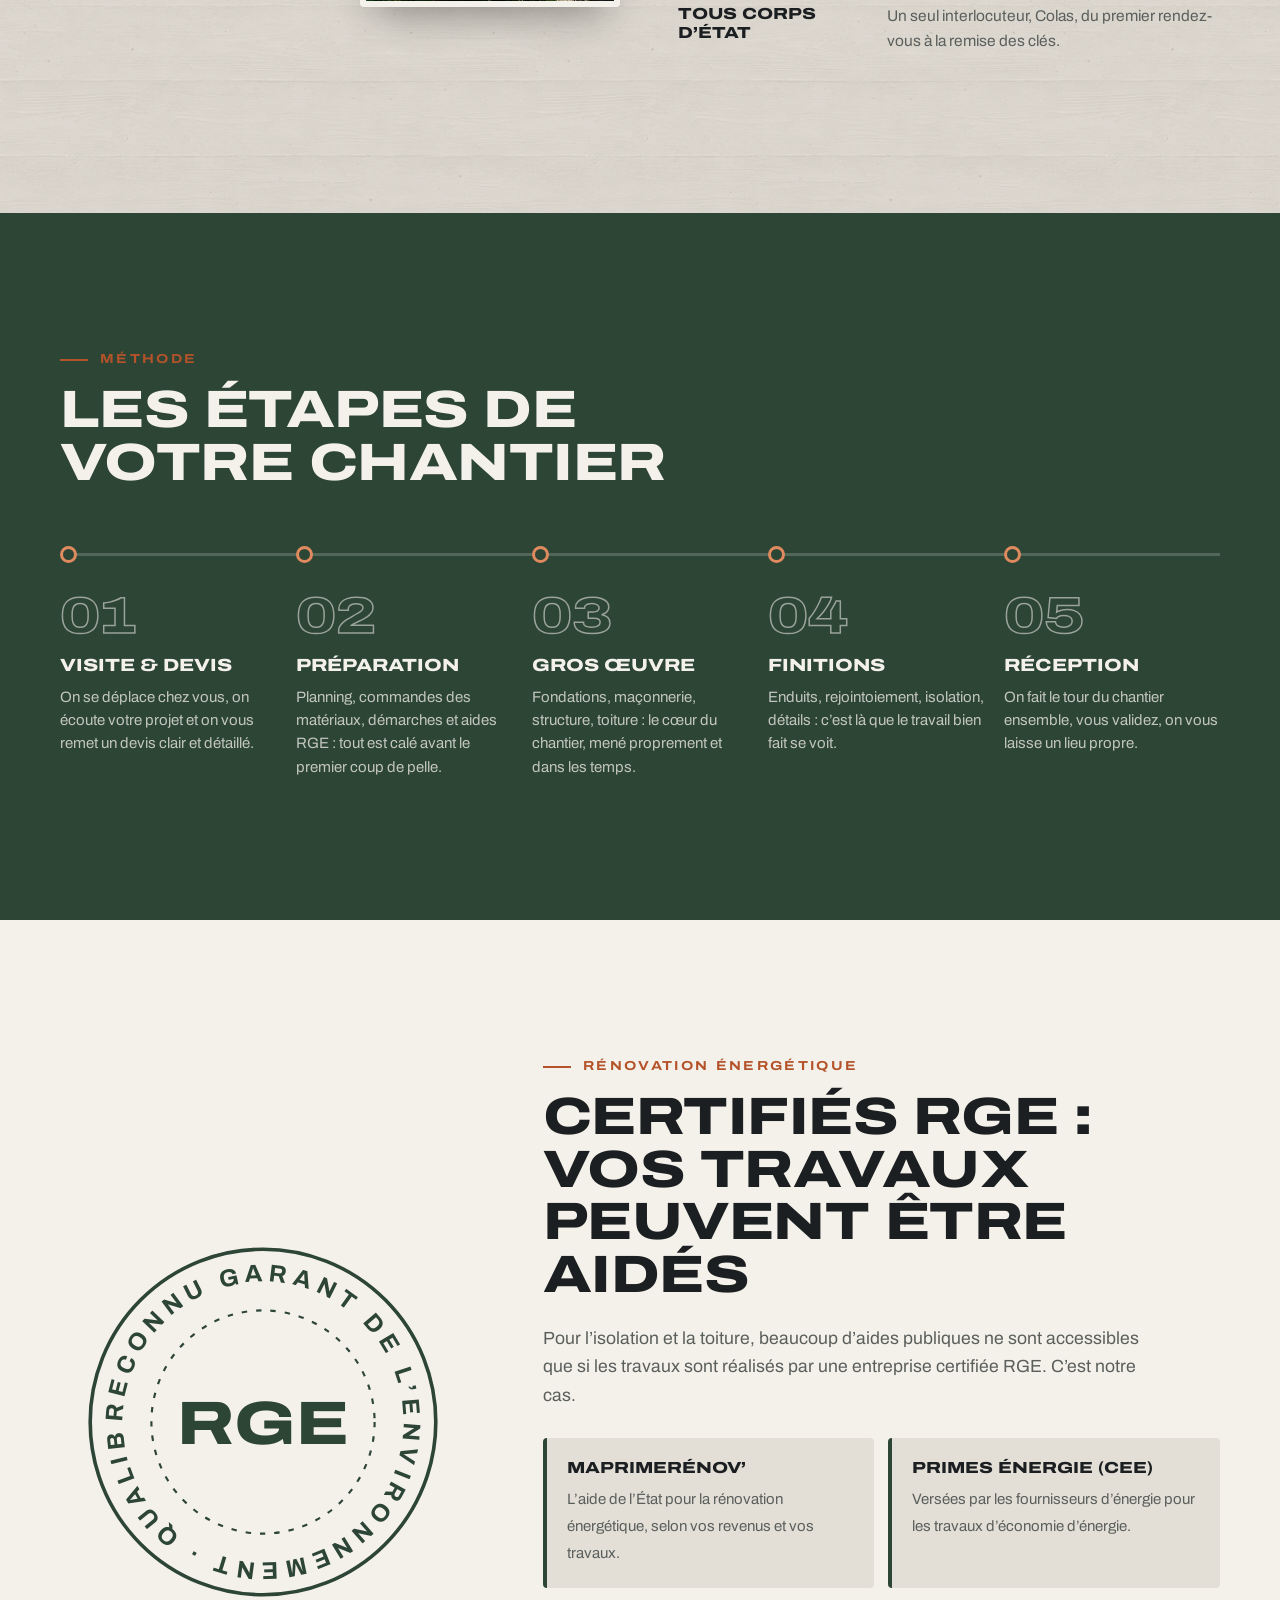
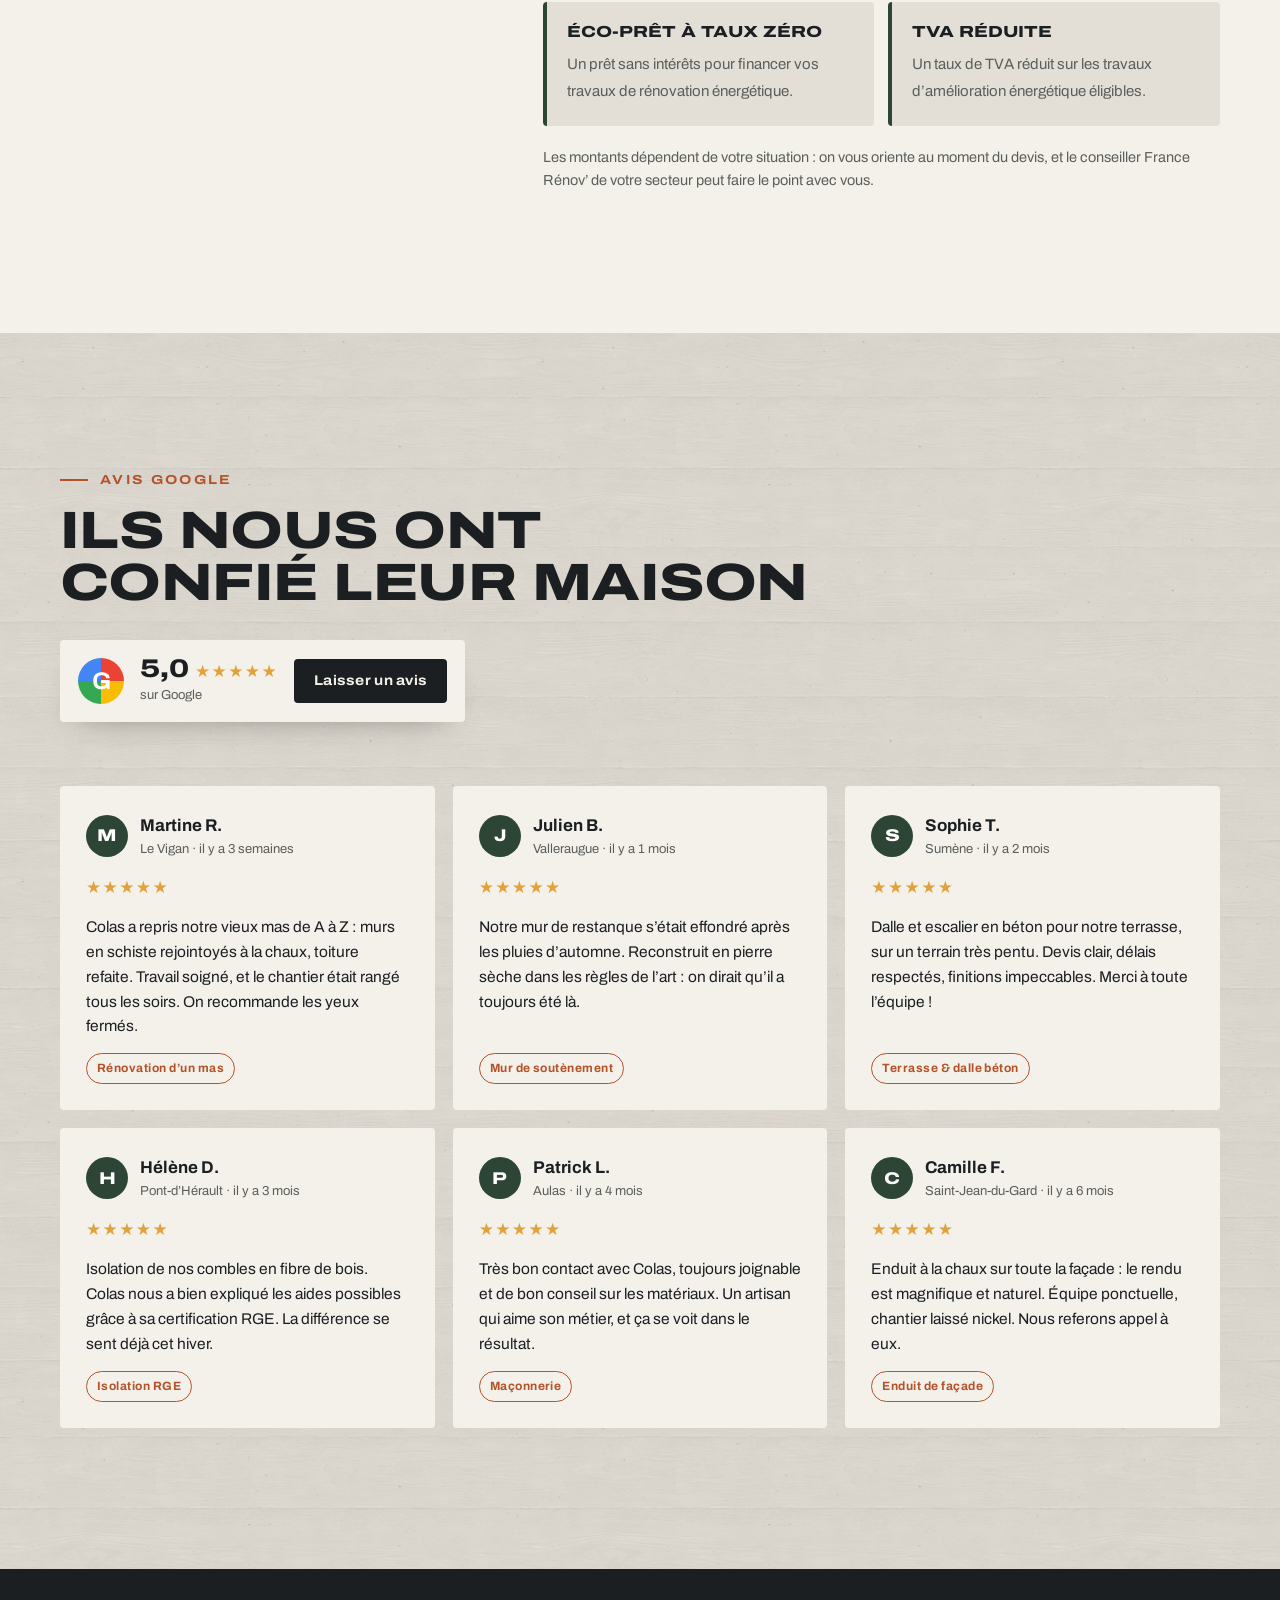
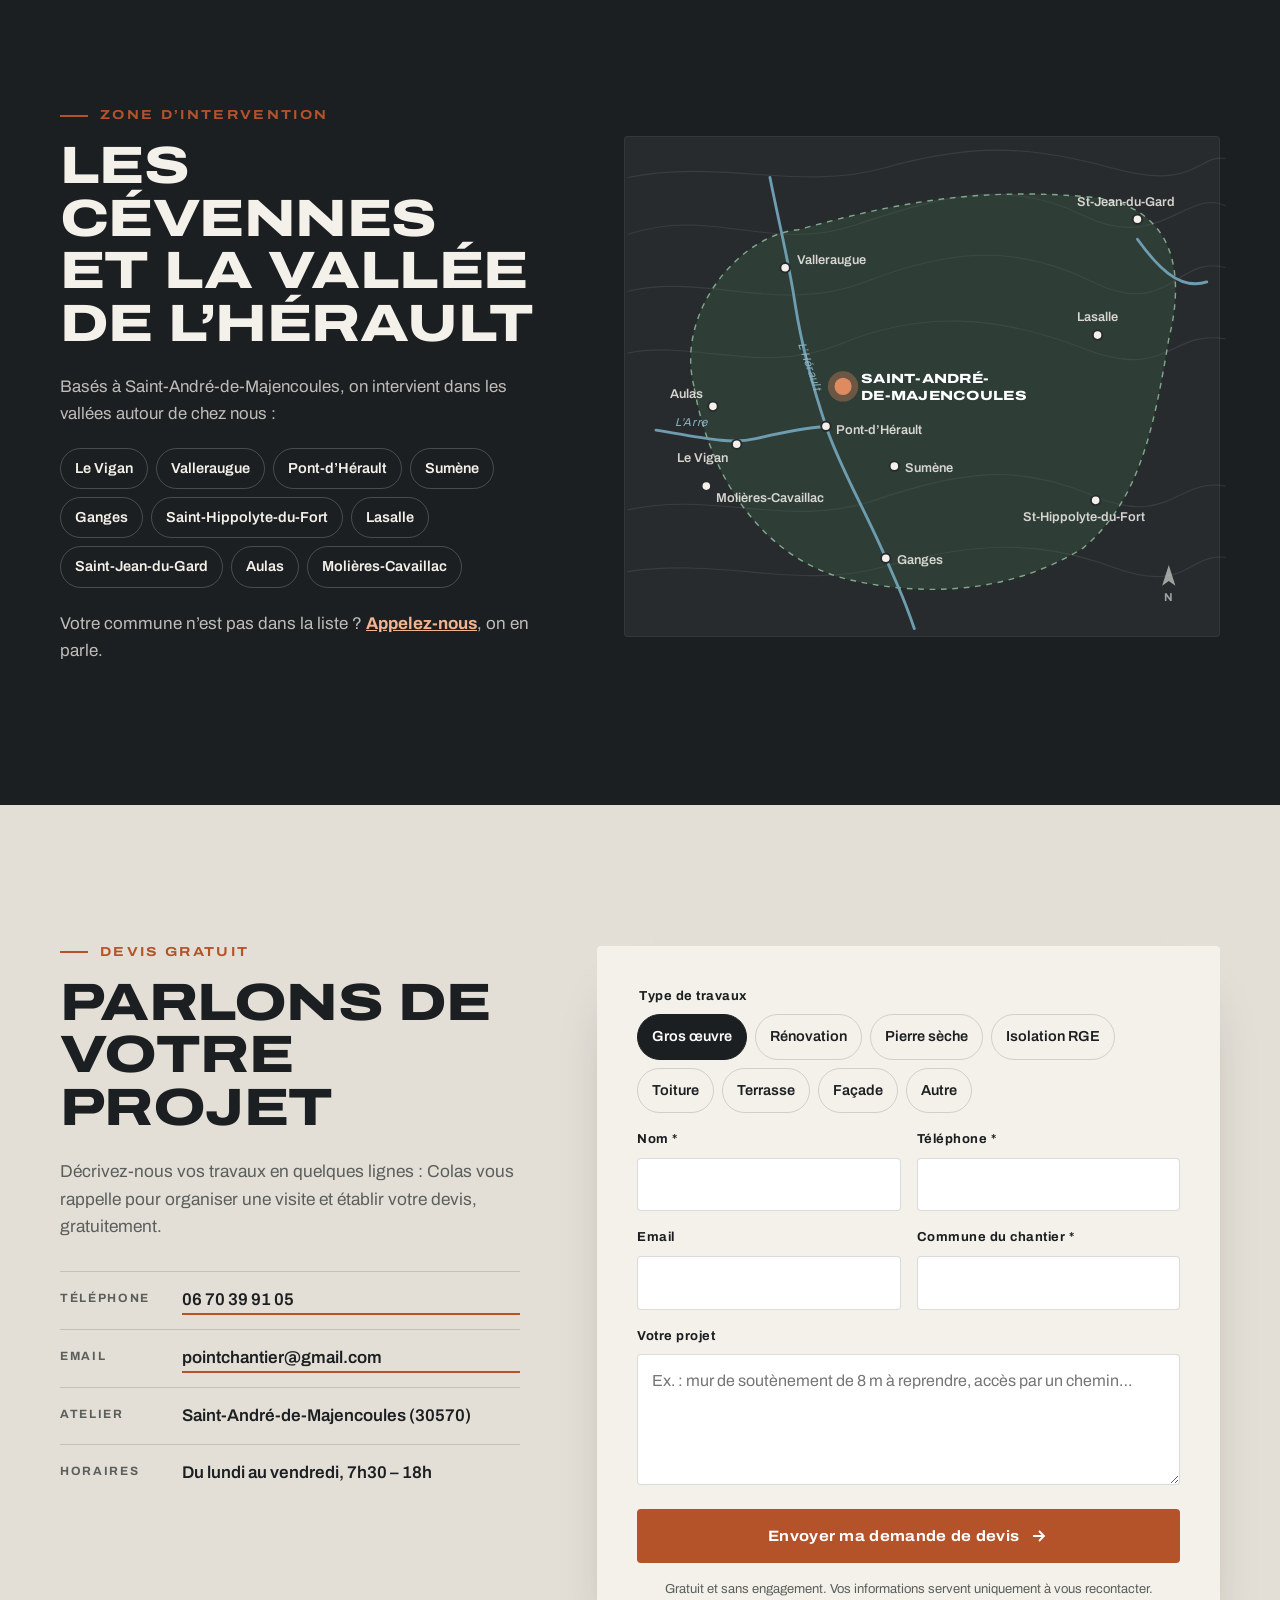
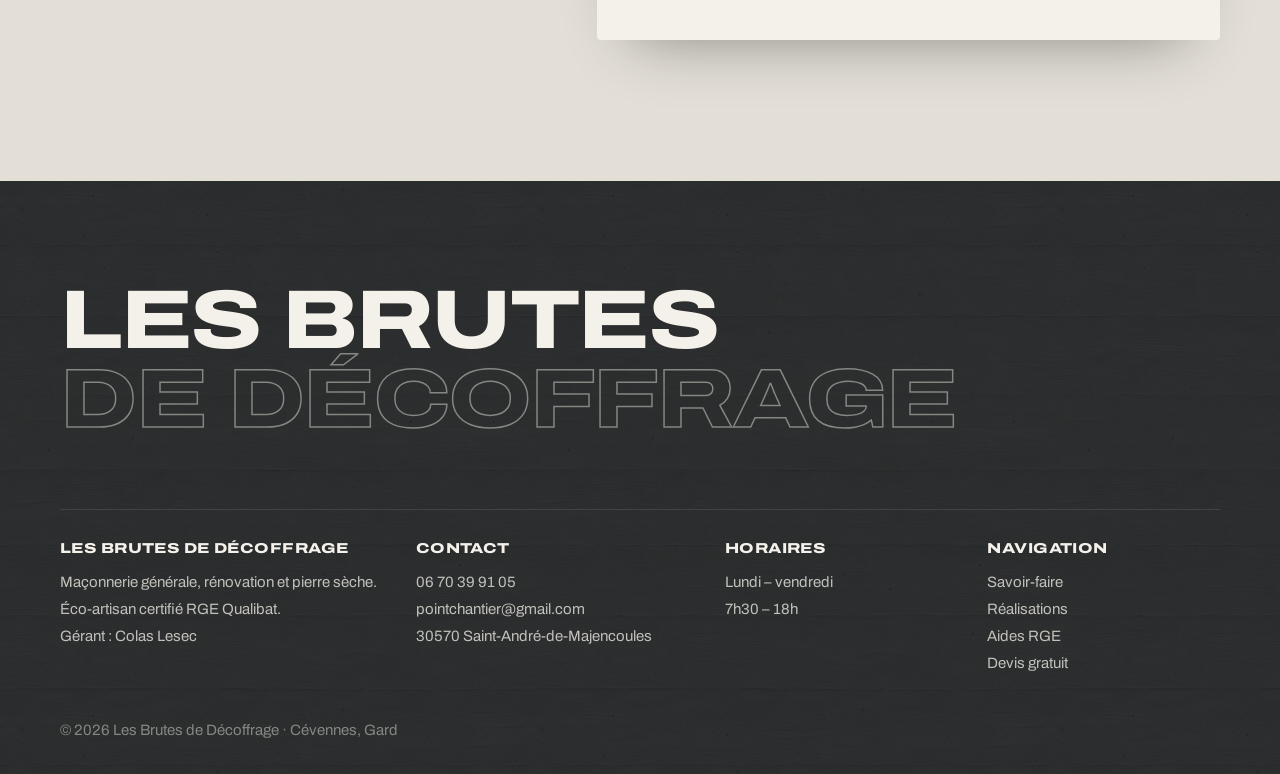
==== commit 8ffc6a49: "Nouvelle police, carte gros œuvre, galerie réduite" ====
--- a/index.html
+++ b/index.html
@@ -16,11 +16,10 @@
 <meta property="og:description" content="Gros œuvre, pierre sèche, rénovation de mas et rénovation énergétique RGE, avec des matériaux locaux et biosourcés. Devis gratuit.">
 <meta property="og:image" content="og-image.jpg">
 <meta name="twitter:card" content="summary_large_image">
-<link rel="preload" href="assets/fonts/big-shoulders-stencil-display-latin-wght-normal.woff2" as="font" type="font/woff2" crossorigin>
 <link rel="preload" href="assets/fonts/archivo-latin-wdth-normal.woff2" as="font" type="font/woff2" crossorigin>
 <link rel="preload" as="image" media="(min-width: 768px)" href="assets/img/hero-mas-1600.webp" imagesrcset="assets/img/hero-mas-1024.webp 1024w, assets/img/hero-mas-1600.webp 1600w, assets/img/hero-mas-2560.webp 2560w" imagesizes="100vw">
 <link rel="preload" as="image" media="(max-width: 767px)" href="assets/img/hero-mas-m-720.webp" imagesrcset="assets/img/hero-mas-m-720.webp 720w, assets/img/hero-mas-m-1080.webp 1080w" imagesizes="100vw">
-<link rel="stylesheet" href="assets/css/style.css?v=2">
+<link rel="stylesheet" href="assets/css/style.css?v=3">
 <script type="application/ld+json">
 {
   "@context": "https://schema.org",
@@ -36,7 +35,7 @@
   "areaServed": ["Saint-André-de-Majencoules","Le Vigan","Valleraugue","Pont-d'Hérault","Sumène","Ganges","Saint-Hippolyte-du-Fort","Lasalle","Saint-Jean-du-Gard","Aulas","Molières-Cavaillac"]
 }
 </script>
-<script src="assets/js/main.js?v=2" defer></script>
+<script src="assets/js/main.js?v=3" defer></script>
 </head>
 <body>
 <a class="skip" href="#main">Aller au contenu</a>
@@ -194,7 +193,7 @@
       <button aria-pressed="false" data-f="iso">Isolation &amp; toiture</button>
     </div>
     <!-- Photos issues du site actuel du client (Jimdo) – légendes à confirmer -->
-    <ul class="gal" id="gal">
+    <ul class="gal is-short" id="gal">
       <li data-c="pierre"><button><img src="assets/img/tour-pierre-restauree-800.webp" width="800" height="1067" loading="lazy" decoding="async" alt="Bâtisse en pierre restaurée"></button><span>Bâtisse en pierre restaurée</span></li>
       <li data-c="reno"><button><img src="assets/img/sejour-renove-arche-800.webp" width="800" height="533" loading="lazy" decoding="async" alt="Séjour rénové avec grande fenêtre en arche"></button><span>Séjour sous charpente</span></li>
       <li data-c="go"><button><img src="assets/img/fondations-chantier-800.webp" width="800" height="600" loading="lazy" decoding="async" alt="Fondations et réseaux sur un chantier"></button><span>Fondations</span></li>
@@ -217,6 +216,7 @@
       <li data-c="iso"><button><img src="assets/img/ap-combles-apres-800.webp" width="800" height="603" loading="lazy" decoding="async" alt="Combles isolés en fibre de bois"></button><span>Combles isolés</span></li>
       <li data-c="reno"><button><img src="assets/img/cuisine-contemporaine-800.webp" width="800" height="600" loading="lazy" decoding="async" alt="Cuisine contemporaine dans une maison rénovée"></button><span>Rénovation intérieure</span></li>
     </ul>
+    <div class="gal__more" id="galMore"><button class="btn btn--line" id="galMoreBtn" aria-controls="gal">Voir toutes les réalisations</button></div>
   </div>
 </section>
 
@@ -271,7 +271,7 @@
 <section class="rge" id="rge" aria-labelledby="rge-t">
   <div class="wrap rge__grid">
     <div class="rge__seal rv" aria-hidden="true">
-      <svg viewBox="0 0 200 200"><defs><path id="circ" d="M100 100m-78 0a78 78 0 1 1 156 0a78 78 0 1 1 -156 0"/></defs><circle cx="100" cy="100" r="96" fill="none" stroke="currentColor" stroke-width="2"/><circle cx="100" cy="100" r="62" fill="none" stroke="currentColor" stroke-width="1.2" stroke-dasharray="3 5"/><text font-size="13.5" letter-spacing="3.2" fill="currentColor"><textPath href="#circ">RECONNU GARANT DE L’ENVIRONNEMENT · QUALIBAT · </textPath></text><text x="100" y="114" text-anchor="middle" font-size="44" font-weight="800" fill="currentColor" class="rge__big">RGE</text></svg>
+      <svg viewBox="0 0 200 200"><defs><path id="circ" d="M100 100m-78 0a78 78 0 1 1 156 0a78 78 0 1 1 -156 0"/></defs><circle cx="100" cy="100" r="96" fill="none" stroke="currentColor" stroke-width="2"/><circle cx="100" cy="100" r="62" fill="none" stroke="currentColor" stroke-width="1.2" stroke-dasharray="3 5"/><text font-size="13.5" letter-spacing="3.2" fill="currentColor"><textPath href="#circ">RECONNU GARANT DE L’ENVIRONNEMENT · QUALIBAT · </textPath></text><text x="100" y="112" text-anchor="middle" font-weight="800" fill="currentColor" class="rge__big">RGE</text></svg>
     </div>
     <div>
       <p class="kicker rv">Rénovation énergétique</p>
--- a/assets/css/style.css
+++ b/assets/css/style.css
@@ -1,4 +1,3 @@
-@font-face{font-family:"Stencil";src:url(../fonts/big-shoulders-stencil-display-latin-wght-normal.woff2) format("woff2");font-weight:100 900;font-display:swap}
 @font-face{font-family:Archivo;src:url(../fonts/archivo-latin-wdth-normal.woff2) format("woff2");font-weight:100 900;font-stretch:62% 125%;font-display:swap}
 
 :root{
@@ -35,7 +34,7 @@
 /* titres */
 .kicker{font:700 13px/1 Archivo,sans-serif;font-stretch:118%;letter-spacing:.18em;text-transform:uppercase;color:var(--terre);display:flex;align-items:center;gap:12px;margin-bottom:18px}
 .kicker::before{content:"";width:28px;height:2px;background:currentColor}
-.h2{font-family:Stencil,Impact,sans-serif;font-weight:800;text-transform:uppercase;font-size:clamp(2.6rem,6.4vw,5.2rem);line-height:.9;letter-spacing:.005em}
+.h2{font-family:Archivo,sans-serif;font-weight:800;font-stretch:125%;text-transform:uppercase;font-size:clamp(1.85rem,4.1vw,3.3rem);line-height:1;letter-spacing:-.01em}
 .shead{margin-bottom:clamp(36px,5vw,64px);max-width:820px}
 .shead__txt{margin-top:22px;font-size:clamp(1.02rem,1.4vw,1.15rem);color:var(--muted);max-width:620px}
 .shead--light .h2{color:var(--chaux)}
@@ -63,7 +62,7 @@
 .logo{display:flex;align-items:center;gap:12px;text-decoration:none;margin-right:auto}
 .logo__mark svg{width:38px;height:38px;display:block}
 .logo__txt{display:flex;flex-direction:column;line-height:.86}
-.logo__txt b{font:800 25px/0.9 Stencil,sans-serif;text-transform:uppercase;letter-spacing:.02em}
+.logo__txt b{font:800 expanded 19px/0.95 Archivo,sans-serif;text-transform:uppercase;letter-spacing:.02em}
 .logo__txt small{font:600 11px/1 Archivo,sans-serif;font-stretch:120%;letter-spacing:.24em;text-transform:uppercase;opacity:.8;margin-top:4px}
 .nav{display:flex;align-items:center;gap:26px}
 .nav a{font:600 14px/1 Archivo,sans-serif;font-stretch:105%;text-decoration:none;opacity:.88;position:relative;padding:6px 0}
@@ -86,7 +85,7 @@
 .hero__shade{position:absolute;inset:0;background:linear-gradient(90deg,rgba(18,20,22,.86) 0%,rgba(18,20,22,.55) 38%,rgba(18,20,22,0) 68%),linear-gradient(0deg,rgba(18,20,22,.7) 0%,rgba(18,20,22,0) 40%),linear-gradient(180deg,rgba(18,20,22,.5) 0%,rgba(18,20,22,0) 22%)}
 .hero__in{position:relative;width:100%;padding-top:120px;padding-bottom:clamp(40px,7vw,80px)}
 .hero__eyebrow{font:600 13px/1.3 Archivo,sans-serif;font-stretch:118%;letter-spacing:.16em;text-transform:uppercase;color:#F0C7A8;margin-bottom:20px}
-.hero__title{font-family:Stencil,Impact,sans-serif;font-weight:800;text-transform:uppercase;font-size:clamp(3.2rem,8.8vw,8rem);line-height:.9;letter-spacing:.004em;max-width:11ch}
+.hero__title{font-family:Archivo,sans-serif;font-weight:800;font-stretch:125%;text-transform:uppercase;font-size:clamp(2.3rem,5.4vw,5rem);line-height:.98;letter-spacing:-.015em;max-width:13ch}
 .hero__title span{display:inline}
 .hero__title-accent{color:#F2B48E}
 .hero__sub{margin-top:26px;max-width:520px;font-size:clamp(1.04rem,1.5vw,1.2rem);line-height:1.55;color:rgba(255,255,255,.9)}
@@ -105,7 +104,7 @@
 .trust__list li{display:flex;align-items:center;gap:14px;padding:26px 20px;border-left:1px solid rgba(255,255,255,.08)}
 .trust__list li:first-child{border-left:0;padding-left:0}
 .trust__list svg{width:34px;height:34px;color:#E08A5F;flex:none}
-.trust__list b{display:block;font:800 22px/1 Stencil,sans-serif;text-transform:uppercase;letter-spacing:.02em}
+.trust__list b{display:block;font:800 expanded 15.5px/1.1 Archivo,sans-serif;text-transform:uppercase;letter-spacing:.02em}
 .trust__list span{font-size:14px;color:rgba(244,241,235,.65)}
 
 /* ===== services ===== */
@@ -115,12 +114,15 @@
 .svc__card:hover{transform:translateY(-4px);box-shadow:0 22px 40px -22px rgba(28,31,33,.45)}
 .svc__card img{aspect-ratio:4/3;object-fit:cover;width:100%;transition:transform .9s var(--ease)}
 .svc__card:hover img{transform:scale(1.05)}
-.svc__card--wide{grid-column:span 2;flex-direction:row}
-.svc__card--wide img{width:58%;aspect-ratio:auto;min-height:100%}
-.svc__card--wide .svc__body{align-self:flex-end}
+.svc__card--wide{grid-column:span 2;justify-content:flex-end;min-height:clamp(360px,32vw,460px);background:var(--schiste)}
+.svc__card--wide img{position:absolute;inset:0;width:100%;height:100%;aspect-ratio:auto}
+.svc__card--wide::after{content:"";position:absolute;inset:0;background:linear-gradient(0deg,rgba(18,20,22,.9) 0%,rgba(18,20,22,.45) 45%,rgba(18,20,22,0) 75%);pointer-events:none}
+.svc__card--wide .svc__body{position:relative;z-index:1;flex:none;background:none;color:#fff;max-width:600px}
+.svc__card--wide .svc__body p{color:rgba(255,255,255,.86)}
+.svc__card--wide .svc__n{color:#F2B48E}
 .svc__body{padding:24px 24px 28px;position:relative;background:var(--chaux);flex:1}
-.svc__n{font:800 15px/1 Stencil,sans-serif;color:var(--terre);letter-spacing:.08em}
-.svc__body h3{font:800 clamp(1.6rem,2.3vw,2rem)/.95 Stencil,sans-serif;text-transform:uppercase;margin:10px 0 12px}
+.svc__n{font:800 expanded 13px/1 Archivo,sans-serif;color:var(--terre);letter-spacing:.08em}
+.svc__body h3{font:800 expanded clamp(1.1rem,1.5vw,1.3rem)/1.1 Archivo,sans-serif;text-transform:uppercase;margin:10px 0 12px}
 .svc__body p{font-size:15.5px;color:var(--muted);line-height:1.55}
 .tag{font:700 11px/1 Archivo,sans-serif;font-style:normal;letter-spacing:.08em;background:var(--vert);color:#fff;padding:5px 7px 4px;border-radius:3px;vertical-align:middle;position:relative;top:-3px}
 
@@ -128,7 +130,7 @@
 .mat{background:var(--vert);color:var(--chaux);overflow:hidden;padding:22px 0;border-block:1px solid rgba(255,255,255,.08)}
 .mat__track{display:flex;width:max-content;animation:marq 38s linear infinite}
 .mat__row{display:flex;align-items:center;gap:34px;padding-right:34px}
-.mat__row span{font:800 clamp(2rem,4vw,3.2rem)/1 Stencil,sans-serif;text-transform:uppercase;white-space:nowrap}
+.mat__row span{font:800 expanded clamp(1.3rem,2.6vw,2.1rem)/1 Archivo,sans-serif;text-transform:uppercase;white-space:nowrap}
 .mat__row i{font-style:normal;color:#E08A5F;font-size:1.2rem}
 @keyframes marq{to{transform:translateX(-50%)}}
 
@@ -147,7 +149,7 @@
 .ba__handle span{position:absolute;top:50%;left:50%;width:54px;height:54px;margin:-27px 0 0 -27px;border-radius:50%;background:var(--terre);color:#fff;display:grid;place-items:center;box-shadow:0 6px 22px rgba(0,0,0,.35);transition:transform .25s var(--ease)}
 .ba__slider.is-drag .ba__handle span{transform:scale(1.12)}
 .ba__handle svg{width:24px;height:24px}
-.ba__lbl{position:absolute;top:16px;font:800 18px/1 Stencil,sans-serif;text-transform:uppercase;letter-spacing:.08em;padding:8px 12px;border-radius:3px;background:rgba(20,22,24,.7);color:#fff;pointer-events:none}
+.ba__lbl{position:absolute;top:16px;font:800 expanded 12.5px/1 Archivo,sans-serif;text-transform:uppercase;letter-spacing:.08em;padding:8px 12px;border-radius:3px;background:rgba(20,22,24,.7);color:#fff;pointer-events:none}
 .ba__lbl--l{left:16px}.ba__lbl--r{right:16px;background:var(--vert)}
 .ba__range{position:absolute;inset:0;width:100%;height:100%;opacity:0;margin:0;pointer-events:none}
 .ba__slider:has(.ba__range:focus-visible){outline:3px solid var(--terre);outline-offset:4px}
@@ -161,7 +163,11 @@
 .filters button.is-on{background:var(--schiste);color:var(--chaux);border-color:var(--schiste)}
 .gal{columns:4 260px;column-gap:14px}
 .gal li{break-inside:avoid;margin-bottom:14px;position:relative;border-radius:var(--r);overflow:hidden;background:var(--beton-2);animation:pop .5s var(--ease) both}
-.gal li[hidden]{display:none}
+.gal li[hidden],.gal.is-short li.is-extra{display:none}
+.gal__more{display:flex;justify-content:center;margin-top:26px}
+.gal__more[hidden]{display:none}
+.btn--line{border-color:var(--schiste);color:var(--schiste);background:transparent}
+.btn--line:hover{background:var(--schiste);color:var(--chaux)}
 @keyframes pop{from{opacity:0;transform:translateY(14px) scale(.98)}}
 .gal button{display:block;width:100%;padding:0;border:0;background:none;cursor:zoom-in}
 .gal img{width:100%;transition:transform .8s var(--ease),filter .5s}
@@ -181,11 +187,11 @@
 .why__main{width:100%;aspect-ratio:4/3.4;object-fit:cover;border-radius:var(--r)}
 .why__inset{position:absolute;right:-18px;bottom:0;width:48%;margin:0;border:6px solid var(--chaux);border-radius:var(--r);box-shadow:0 20px 40px -16px rgba(0,0,0,.4);background:var(--chaux)}
 .why__inset img{aspect-ratio:16/10;object-fit:cover;width:100%}
-.why__inset figcaption{position:absolute;top:10px;left:10px;font:800 15px/1 Stencil,sans-serif;text-transform:uppercase;letter-spacing:.08em;background:rgba(20,22,24,.75);color:#fff;padding:6px 9px;border-radius:3px}
-.why .h2{font-size:clamp(2.5rem,4.8vw,4.3rem)}
+.why__inset figcaption{position:absolute;top:10px;left:10px;font:800 expanded 11.5px/1 Archivo,sans-serif;text-transform:uppercase;letter-spacing:.08em;background:rgba(20,22,24,.75);color:#fff;padding:6px 9px;border-radius:3px}
+.why .h2{font-size:clamp(1.75rem,3.2vw,2.8rem)}
 .why__lead{margin:24px 0 30px;font-size:1.1rem;color:var(--muted)}
 .why__list li{padding:18px 0;border-top:1px solid var(--line);display:grid;grid-template-columns:minmax(150px,.8fr) 1.4fr;gap:18px}
-.why__list b{font:800 1.35rem/1 Stencil,sans-serif;text-transform:uppercase}
+.why__list b{font:800 expanded 1rem/1.2 Archivo,sans-serif;text-transform:uppercase}
 .why__list span{color:var(--muted);font-size:15.5px}
 
 /* ===== étapes ===== */
@@ -195,8 +201,8 @@
 .steps__list::after{background:#E08A5F;transform:scaleX(var(--p,0));transform-origin:left;transition:transform .2s linear}
 .steps__list li{position:relative}
 .steps__list li::before{content:"";position:absolute;top:-41px;left:0;width:17px;height:17px;border-radius:50%;background:var(--vert);border:3px solid #E08A5F}
-.steps__n{display:block;font:800 clamp(3.4rem,6vw,5rem)/.8 Stencil,sans-serif;color:transparent;-webkit-text-stroke:1.5px rgba(244,241,235,.55);margin:6px 0 16px}
-.steps__list h3{font:800 1.6rem/1 Stencil,sans-serif;text-transform:uppercase;margin-bottom:10px}
+.steps__n{display:block;font:800 expanded clamp(2.4rem,4vw,3.4rem)/.9 Archivo,sans-serif;color:transparent;-webkit-text-stroke:1.5px rgba(244,241,235,.55);margin:6px 0 16px}
+.steps__list h3{font:800 expanded 1.1rem/1.15 Archivo,sans-serif;text-transform:uppercase;margin-bottom:10px}
 .steps__list p{font-size:15px;color:rgba(244,241,235,.75);line-height:1.55}
 
 /* ===== RGE ===== */
@@ -204,12 +210,12 @@
 .rge__grid{display:grid;grid-template-columns:.75fr 1.25fr;gap:clamp(40px,6vw,90px);align-items:center}
 .rge__seal{color:var(--vert);max-width:360px;margin:0 auto;width:100%}
 .rge__seal svg{width:100%;height:auto;font-family:Archivo,sans-serif;font-weight:700;animation:spin 60s linear infinite}
-.rge__big{font-family:Stencil,sans-serif}
+.rge__big{font-family:Archivo,sans-serif;font-stretch:125%;font-size:34px}
 @keyframes spin{to{transform:rotate(360deg)}}
 .rge__lead{margin:24px 0 28px;font-size:1.1rem;color:var(--muted);max-width:620px}
 .rge__list{display:grid;grid-template-columns:1fr 1fr;gap:14px}
 .rge__list li{background:var(--beton);border-radius:var(--r);padding:20px 20px 22px;border-left:4px solid var(--vert)}
-.rge__list b{display:block;font:800 1.35rem/1 Stencil,sans-serif;text-transform:uppercase;margin-bottom:8px}
+.rge__list b{display:block;font:800 expanded 1rem/1.2 Archivo,sans-serif;text-transform:uppercase;margin-bottom:8px}
 .rge__list span{font-size:15px;color:var(--muted);line-height:1.5}
 .rge__note{margin-top:20px;font-size:14.5px;color:var(--muted)}
 
@@ -218,14 +224,14 @@
 .reviews__head{display:flex;justify-content:space-between;align-items:flex-end;gap:30px;flex-wrap:wrap;max-width:none}
 .gbadge{display:flex;align-items:center;gap:16px;background:var(--chaux);padding:16px 18px;border-radius:var(--r);box-shadow:0 14px 34px -20px rgba(0,0,0,.4)}
 .gbadge__g{width:46px;height:46px;border-radius:50%;display:grid;place-items:center;font:700 24px/1 Archivo,sans-serif;color:#fff;background:conic-gradient(#EA4335 0 25%,#FBBC05 0 50%,#34A853 0 75%,#4285F4 0)}
-.gbadge b{font:800 2rem/1 Stencil,sans-serif;margin-right:6px}
+.gbadge b{font:800 expanded 1.6rem/1 Archivo,sans-serif;margin-right:6px}
 .gbadge small{display:block;font-size:13px;color:var(--muted)}
 .rv-list{display:grid;grid-template-columns:repeat(3,1fr);gap:18px}
 .rcard{background:var(--chaux);border-radius:var(--r);padding:26px;display:flex;flex-direction:column;gap:14px;transition:transform .4s var(--ease),box-shadow .4s var(--ease)}
 .rcard:hover{transform:translateY(-3px);box-shadow:0 20px 36px -24px rgba(0,0,0,.45)}
 .rcard__top{display:flex;align-items:center;gap:12px}
 .rcard__top small{display:block;font-size:13px;color:var(--muted)}
-.rcard__av{width:42px;height:42px;border-radius:50%;display:grid;place-items:center;background:var(--vert);color:#fff;font:800 20px/1 Stencil,sans-serif}
+.rcard__av{width:42px;height:42px;border-radius:50%;display:grid;place-items:center;background:var(--vert);color:#fff;font:800 expanded 17px/1 Archivo,sans-serif}
 .rcard p{font-size:15.5px;line-height:1.6;flex:1}
 .rcard__tag{align-self:flex-start;font-size:12px;font-weight:700;letter-spacing:.04em;color:var(--terre);border:1px solid currentColor;border-radius:99px;padding:5px 10px}
 
@@ -249,7 +255,7 @@
 .map__towns text{fill:rgba(244,241,235,.85);font-size:13.5px;font-weight:600}
 .map__hq circle{fill:#E08A5F}
 .map__hq .map__pulse{fill:rgba(224,138,95,.35);transform-origin:217px 250px;animation:pulse 2.4s ease-out infinite}
-.map__hq text{fill:#fff;font:800 19px/1 Stencil,sans-serif;text-transform:uppercase;letter-spacing:.02em}
+.map__hq text{fill:#fff;font:800 expanded 14px/1 Archivo,sans-serif;text-transform:uppercase;letter-spacing:.02em}
 .map__n{fill:rgba(244,241,235,.6)}
 .map__n text{font-size:12px;font-weight:700}
 @keyframes pulse{from{transform:scale(.6);opacity:1}to{transform:scale(2.2);opacity:0}}
@@ -280,15 +286,15 @@
 .form__ok{position:absolute;inset:0;z-index:2;background:var(--chaux);border-radius:var(--r);display:flex;flex-direction:column;align-items:center;justify-content:center;text-align:center;padding:30px;gap:12px;animation:pop .5s var(--ease) both}
 .form__ok[hidden]{display:none}
 .form__ok svg{width:64px;height:64px;color:var(--vert)}
-.form__ok h3{font:800 2.2rem/1 Stencil,sans-serif;text-transform:uppercase}
+.form__ok h3{font:800 expanded 1.5rem/1.1 Archivo,sans-serif;text-transform:uppercase}
 .form__ok p{color:var(--muted)}
 
 /* ===== footer ===== */
 .ftr{color:rgba(244,241,235,.75);padding:clamp(60px,8vw,100px) 0 30px;overflow:hidden}
-.ftr .ftr__mark{font:800 clamp(4rem,15vw,13rem)/.82 Stencil,sans-serif;text-transform:uppercase;color:var(--chaux);letter-spacing:-.005em;margin-bottom:clamp(40px,6vw,70px)}
-.ftr .ftr__mark span{color:transparent;-webkit-text-stroke:1.5px rgba(244,241,235,.45)}
+.ftr .ftr__mark{font:800 expanded clamp(1.9rem,6.5vw,6rem)/.95 Archivo,sans-serif;text-transform:uppercase;color:var(--chaux);letter-spacing:-.03em;margin-bottom:clamp(40px,6vw,70px)}
+.ftr .ftr__mark span{white-space:nowrap;color:transparent;-webkit-text-stroke:1.5px rgba(244,241,235,.45)}
 .ftr__grid{display:grid;grid-template-columns:1.4fr 1.2fr 1fr 1fr;gap:30px;padding-top:30px;border-top:1px solid rgba(255,255,255,.1)}
-.ftr h3{font:800 1.2rem/1 Stencil,sans-serif;text-transform:uppercase;color:var(--chaux);margin-bottom:12px;letter-spacing:.03em}
+.ftr h3{font:800 expanded .9rem/1.2 Archivo,sans-serif;text-transform:uppercase;color:var(--chaux);margin-bottom:12px;letter-spacing:.03em}
 .ftr p{font-size:15px;line-height:1.8}
 .ftr a{text-decoration:none}
 .ftr a:hover{color:#F2B48E}
@@ -307,8 +313,7 @@
   .nav a:not(.nav__cta){display:none}
   .svc{grid-template-columns:1fr 1fr}
   .svc__card--wide{grid-column:span 2}
-  .svc__card--wide:last-child{grid-column:auto;flex-direction:column}
-  .svc__card--wide:last-child img{width:100%;aspect-ratio:4/3}
+  .svc__card--wide:last-child{grid-column:auto}
   .steps__list{grid-template-columns:repeat(3,1fr);row-gap:50px}
   .steps__list::before,.steps__list::after{display:none}
   .steps__list li::before{display:none}
@@ -318,11 +323,11 @@
 @media (max-width:767px){
   body{font-size:16px}
   .hdr__in{padding-top:12px;padding-bottom:12px;gap:8px}
-  .logo__txt b{font-size:22px}
+  .logo__txt b{font-size:17px}
   .logo__mark svg{width:34px;height:34px}
   .burger{display:block}
   .nav{position:fixed;inset:0;top:0;z-index:-1;background:var(--schiste);flex-direction:column;align-items:flex-start;justify-content:center;gap:6px;padding:90px var(--gut) 40px;opacity:0;visibility:hidden;transition:opacity .3s,visibility .3s}
-  .nav a:not(.nav__cta){display:block;font:800 2.4rem/1.1 Stencil,sans-serif;text-transform:uppercase}
+  .nav a:not(.nav__cta){display:block;font:800 expanded 1.55rem/1.3 Archivo,sans-serif;text-transform:uppercase}
   .nav__cta{margin-top:20px;font-size:16px!important}
   .hdr.is-open .nav{opacity:1;visibility:visible}
   .hdr.is-open{background:var(--schiste)}
@@ -331,7 +336,7 @@
   .hero__shade{background:linear-gradient(0deg,rgba(18,20,22,.92) 0%,rgba(18,20,22,.72) 42%,rgba(18,20,22,.1) 70%,rgba(18,20,22,.45) 100%)}
   .hero__in{padding-top:100px;padding-bottom:22px}
   .hero__eyebrow{font-size:11.5px;margin-bottom:14px}
-  .hero__title{font-size:clamp(2.9rem,14.2vw,4.4rem)}
+  .hero__title{font-size:clamp(1.95rem,9vw,2.6rem)}
   .hero__sub{margin-top:16px;font-size:1rem}
   .hero__badges{margin-top:16px;gap:8px}
   .hero__badges li{font-size:13px;padding:8px 12px}
@@ -343,11 +348,10 @@
   .trust__list li:nth-child(even){border-left:1px solid rgba(255,255,255,.08);padding-left:16px}
   .trust__list li:first-child{padding-left:12px}
   .trust__list li:nth-child(-n+2){border-bottom:1px solid rgba(255,255,255,.08)}
-  .trust__list b{font-size:19px}
+  .trust__list b{font-size:13.5px}
   .trust__list span{font-size:13px}
   .svc{grid-template-columns:1fr}
-  .svc__card--wide{grid-column:auto;flex-direction:column}
-  .svc__card--wide img{width:100%;aspect-ratio:4/3}
+  .svc__card--wide{grid-column:auto;min-height:340px}
   .ba__tabs{flex-wrap:nowrap;overflow-x:auto;margin-inline:calc(-1 * var(--gut));padding-inline:var(--gut);scrollbar-width:none}
   .ba__tabs::-webkit-scrollbar{display:none}
   .ba__tabs button{white-space:nowrap;flex:none}
@@ -367,7 +371,7 @@
   .steps__list::after{transform:scaleY(var(--p,0));transform-origin:top}
   .steps__list li{padding-bottom:34px}
   .steps__list li::before{display:block;top:4px;left:-34px}
-  .steps__n{font-size:3rem;margin-top:0}
+  .steps__n{font-size:2.3rem;margin-top:0}
   .rge__seal{max-width:200px}
   .rge__list{grid-template-columns:1fr}
   .rv-list{display:flex;overflow-x:auto;scroll-snap-type:x mandatory;gap:12px;margin-inline:calc(-1 * var(--gut));padding:4px var(--gut) 18px;scrollbar-width:none}
